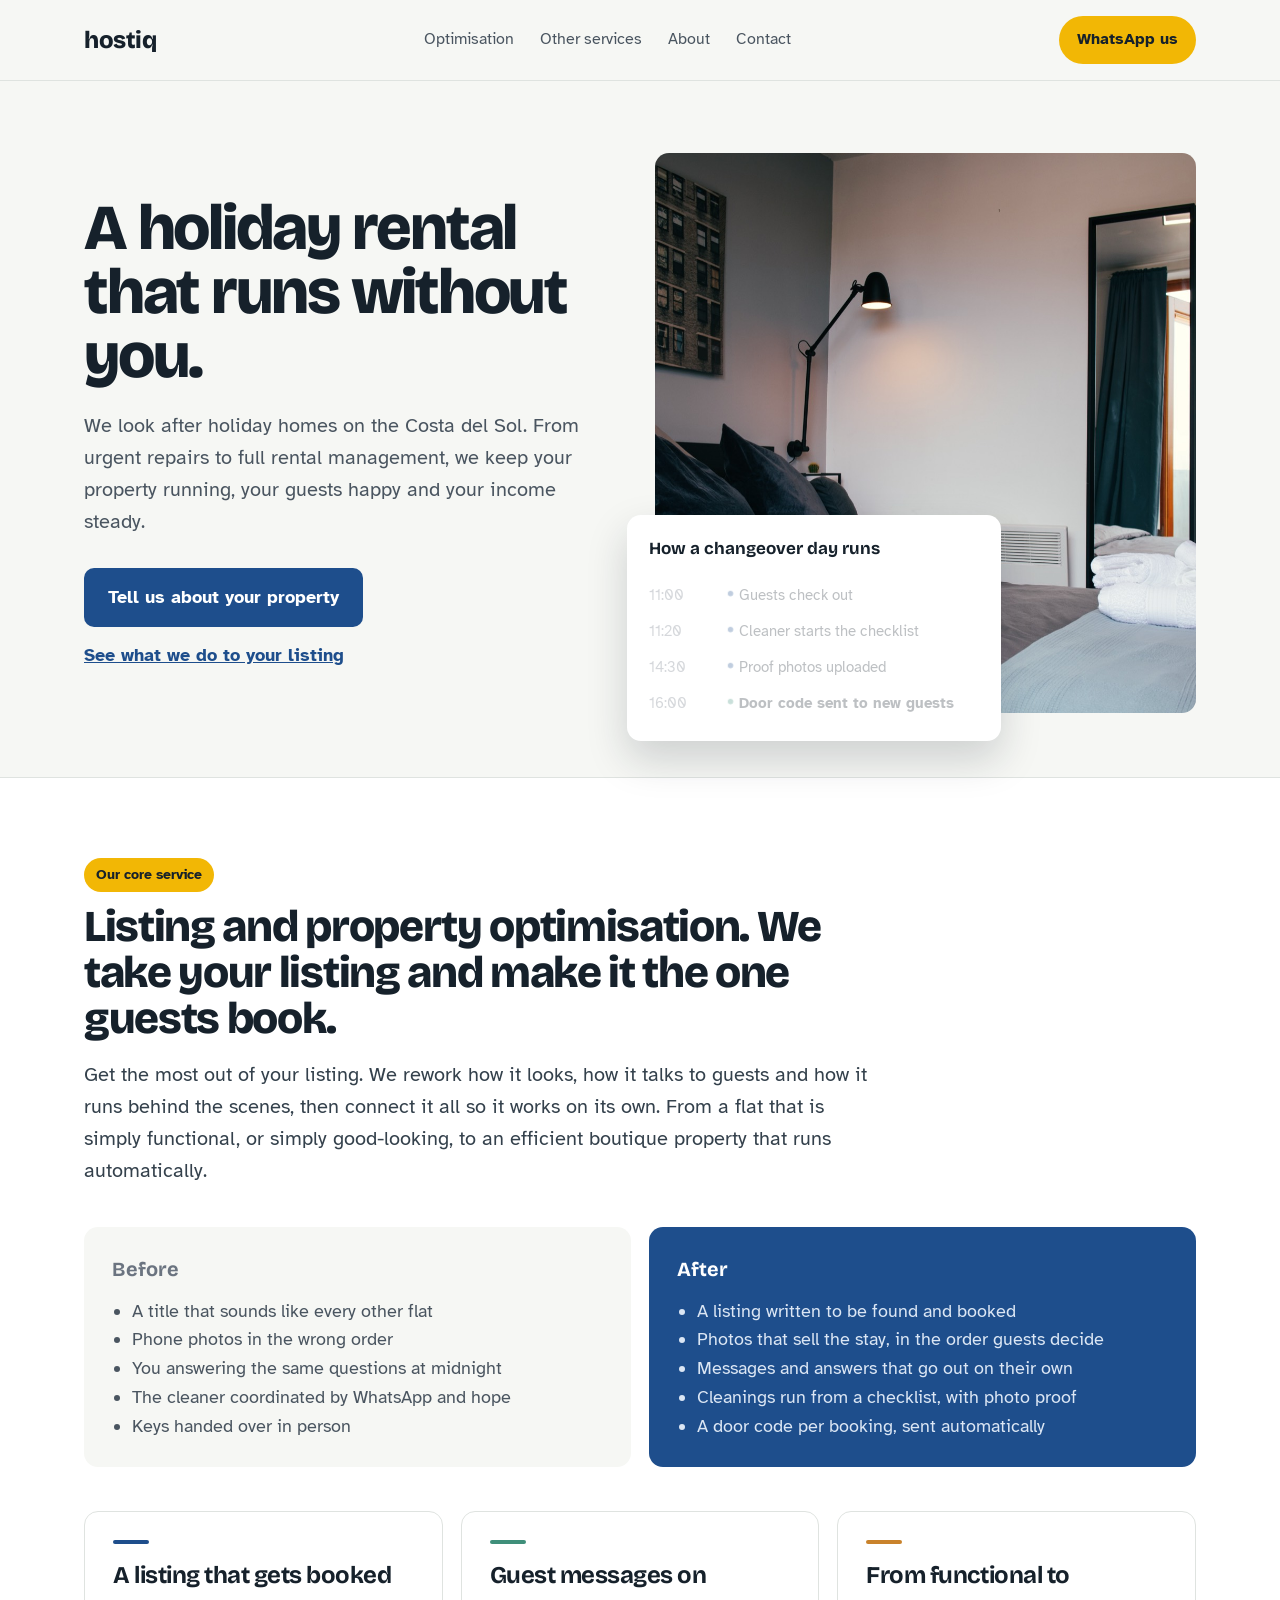
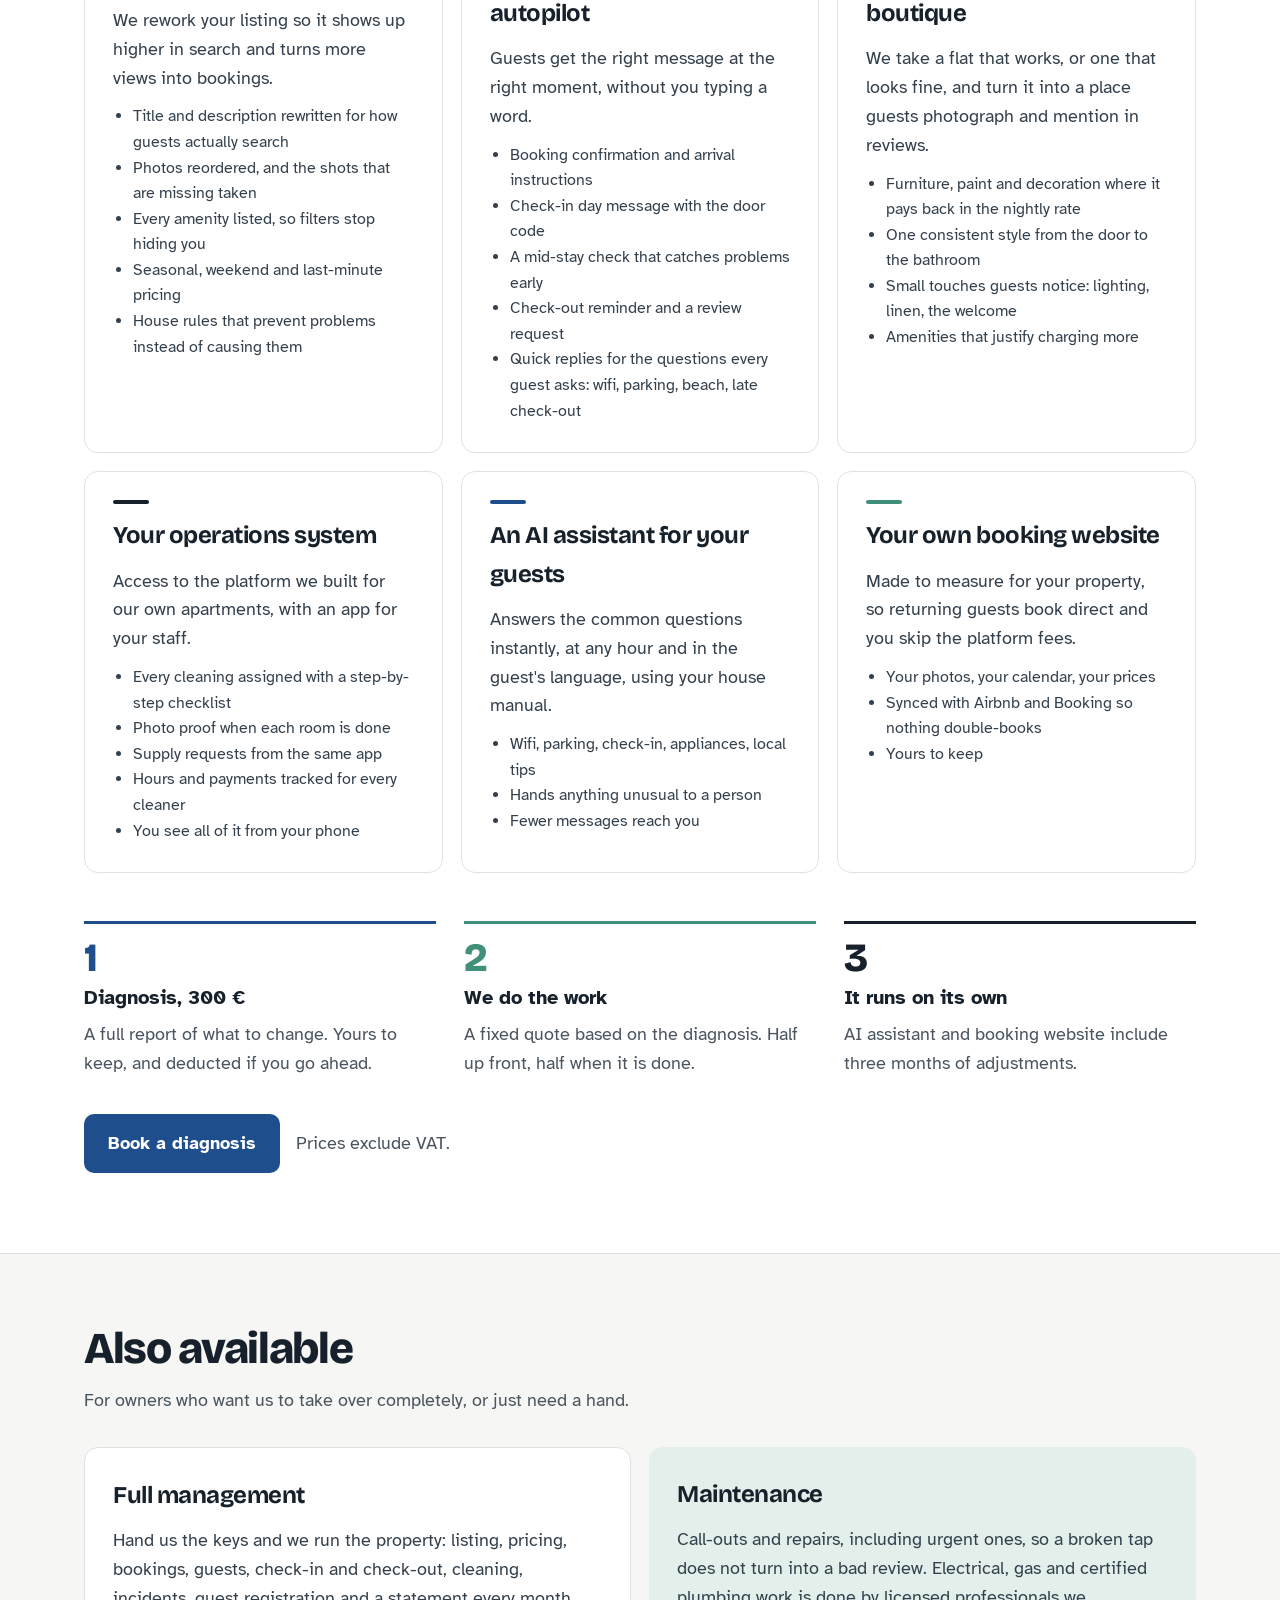
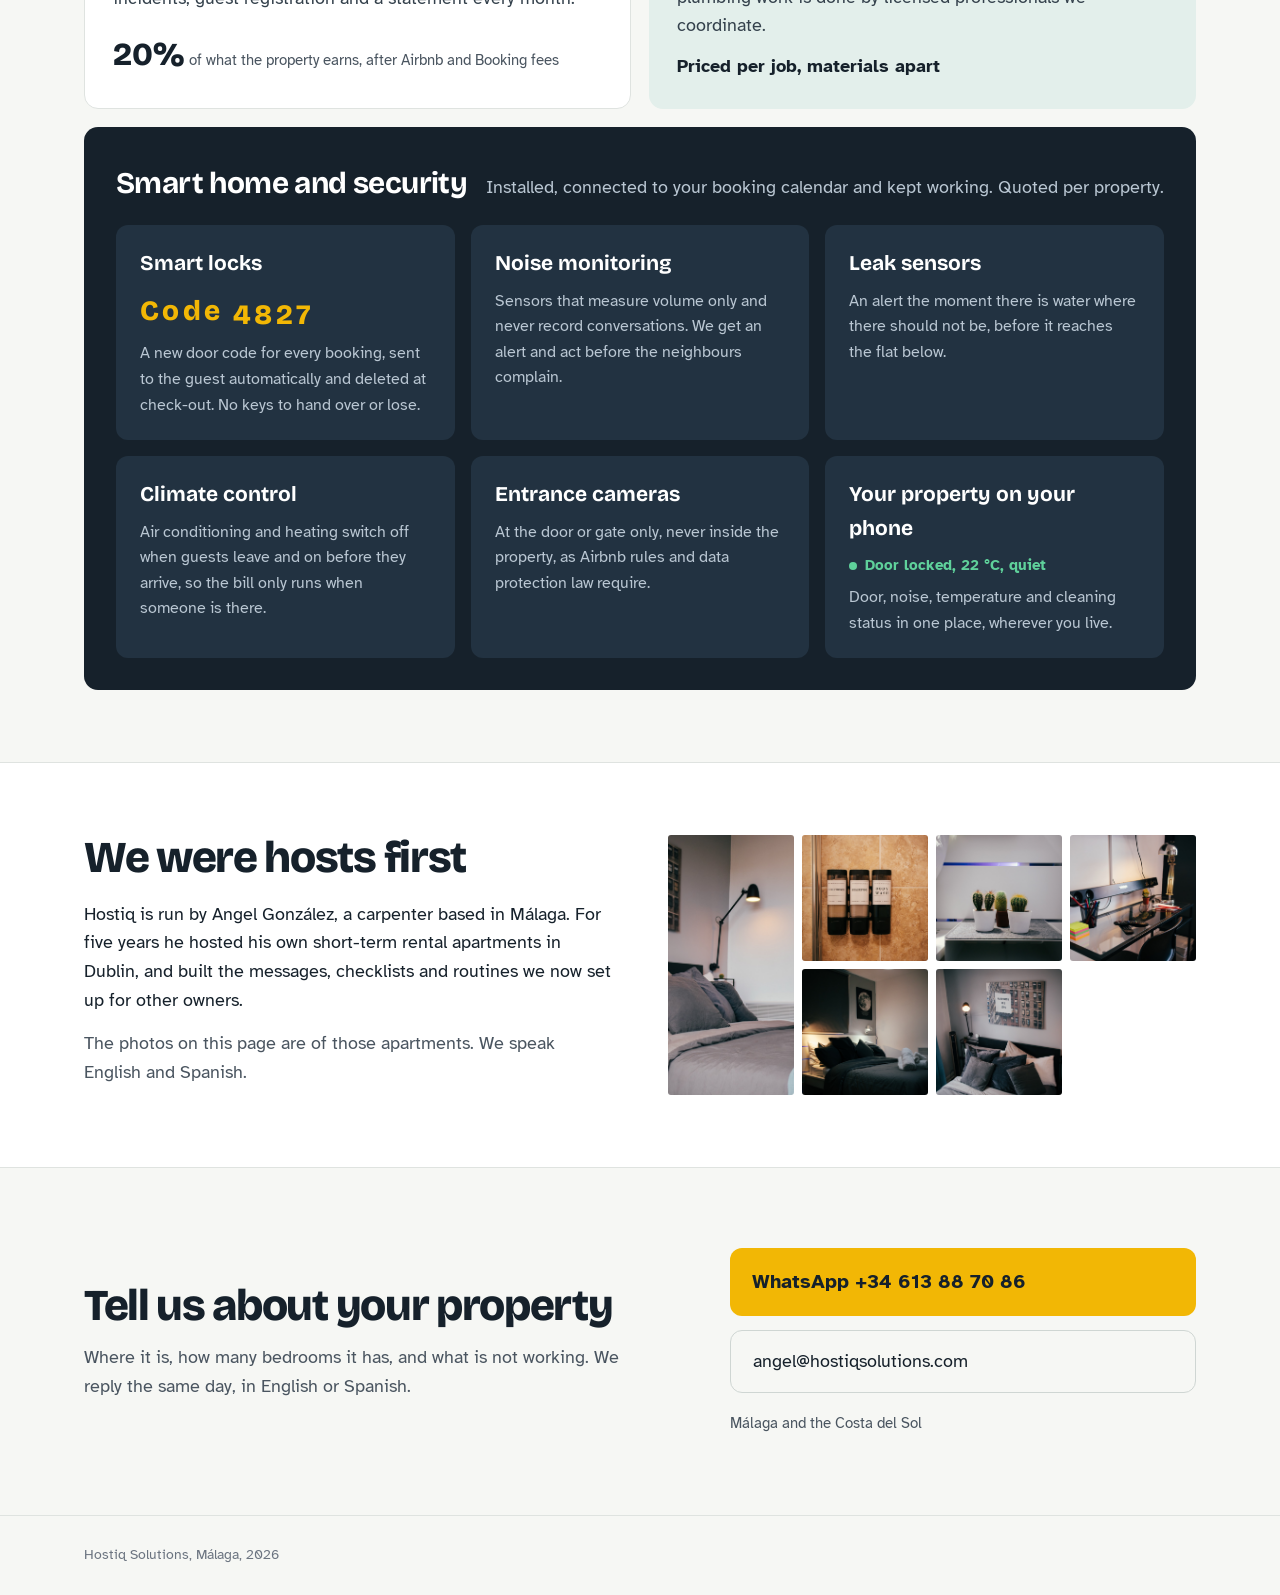
==== index.html @ 278e66f2 "Make listing and property optimisation the core service Co-Authored-By: Claude Opus 5.5 <noreply@ant" ====
<!doctype html>
<html lang="en">
<head>
<meta charset="utf-8">
<meta name="viewport" content="width=device-width, initial-scale=1, viewport-fit=cover">
<title>Hostiq Solutions | Holiday rental management on the Costa del Sol</title>
<meta name="description" content="Management, maintenance and setup for holiday rentals on the Costa del Sol. Run by a host with five years of short-term rental experience. WhatsApp +34 613 88 70 86.">
<link rel="icon" href="data:image/svg+xml,%3Csvg xmlns='http://www.w3.org/2000/svg' viewBox='0 0 32 32'%3E%3Crect width='32' height='32' rx='7' fill='%231e4e8c'/%3E%3Ctext x='16' y='22' font-family='sans-serif' font-size='18' font-weight='700' fill='white' text-anchor='middle'%3Eh%3C/text%3E%3C/svg%3E">
<link rel="stylesheet" href="https://fonts.googleapis.com/css2?family=Bricolage+Grotesque:opsz,wght@12..96,500;12..96,700;12..96,800&amp;family=Atkinson+Hyperlegible:wght@400;700&amp;display=swap">
<style>
body{margin:0}
a{color:#1e4e8c}a:hover{color:#163a68}
a:focus-visible{outline:3px solid #1e4e8c;outline-offset:3px}
.wrap{max-width:1160px;margin:0 auto;padding-inline:24px;box-sizing:border-box}
.hero{display:grid;grid-template-columns:minmax(0,1fr) minmax(0,1.05fr);gap:56px;align-items:center}
.day{display:grid;grid-template-columns:72px 18px minmax(0,1fr);row-gap:0}
.svc{display:grid;grid-template-columns:repeat(6,minmax(0,1fr));gap:18px}
.svc .big{grid-column:span 4}
.svc .side{grid-column:span 2}
.svc .half{grid-column:span 3}
.svc .full{grid-column:span 6}
.path{display:grid;grid-template-columns:repeat(3,minmax(0,1fr));gap:0}
.about{display:grid;grid-template-columns:minmax(0,1fr) minmax(0,1fr);gap:56px;align-items:start}
.gallery{display:grid;grid-template-columns:repeat(4,minmax(0,1fr));gap:8px}
.gallery img{width:100%;aspect-ratio:1/1;object-fit:cover;display:block;border-radius:3px}
.gallery img.tall{grid-row:span 2;aspect-ratio:auto;height:100%}
.contact{display:grid;grid-template-columns:minmax(0,1.3fr) minmax(0,1fr);gap:40px;align-items:center}
.h1{font-size:64px}
.daycard{position:absolute;left:-28px;bottom:-28px;width:330px}

@keyframes rise{from{opacity:0;transform:translateY(18px)}to{opacity:1;transform:none}}
.in1,.in2,.in3,.in4{animation:rise .8s cubic-bezier(.2,.7,.2,1) both}
.in2{animation-delay:.12s}.in3{animation-delay:.24s}.in4{animation-delay:.5s}
@keyframes step{0%,6%{opacity:.28}10%,88%{opacity:1}96%,100%{opacity:.28}}
@keyframes dot{0%,6%{transform:scale(.6);box-shadow:0 0 0 0 rgba(30,78,140,0)}10%{transform:scale(1.5);box-shadow:0 0 0 6px rgba(30,78,140,.18)}16%,88%{transform:scale(1);box-shadow:0 0 0 0 rgba(30,78,140,0)}96%,100%{transform:scale(.6)}}
.st{animation:step 10s ease-in-out infinite both}
.st .d{animation:dot 10s ease-in-out infinite both}
.st1{animation-delay:.6s}.st1 .d{animation-delay:.6s}
.st2{animation-delay:2.1s}.st2 .d{animation-delay:2.1s}
.st3{animation-delay:3.6s}.st3 .d{animation-delay:3.6s}
.st4{animation-delay:5.1s}.st4 .d{animation-delay:5.1s}
@keyframes code{0%,22%{transform:translateY(0)}25%,47%{transform:translateY(-1.25em)}50%,72%{transform:translateY(-2.5em)}75%,97%{transform:translateY(-3.75em)}100%{transform:translateY(-5em)}}
.codewin{display:inline-block;height:1.25em;overflow:hidden;vertical-align:bottom}
.codewin span{display:block;line-height:1.25em;animation:code 12s steps(1,end) infinite}
@keyframes pulse{0%,100%{opacity:1}50%{opacity:.35}}
.live{display:inline-block;width:8px;height:8px;border-radius:50%;background:#5fd19b;margin-right:8px;animation:pulse 2s ease-in-out infinite}
.lift{transition:transform .2s ease,box-shadow .2s ease}
.lift:hover{transform:translateY(-4px);box-shadow:0 14px 30px rgba(22,33,43,.14)}
.btn{transition:transform .15s ease,filter .15s ease}.btn:hover{transform:translateY(-2px);filter:brightness(1.06)}
@media (prefers-reduced-motion:reduce){.in1,.in2,.in3,.in4,.st,.st .d,.codewin span,.live{animation:none!important;opacity:1!important}.lift,.btn{transition:none}.lift:hover,.btn:hover{transform:none}}
.coregrid{display:grid;grid-template-columns:repeat(3,minmax(0,1fr));gap:18px}
.contrast{display:grid;grid-template-columns:1fr 1fr;gap:18px}
.steps{display:grid;grid-template-columns:repeat(3,minmax(0,1fr));gap:28px}
.smartgrid{display:grid;grid-template-columns:repeat(3,minmax(0,1fr));gap:16px}
@media (max-width:900px){.hero,.about,.contact{grid-template-columns:1fr}.svc .big,.svc .side,.svc .half,.svc .full{grid-column:span 6}.path{grid-template-columns:1fr}.navlinks{display:none!important}.gallery{grid-template-columns:repeat(2,minmax(0,1fr))}.h1{font-size:44px}.daycard{position:relative;left:auto;bottom:auto;width:auto;margin-top:-40px;margin-inline:12px}.heroimg{height:380px!important}.smartgrid,.coregrid,.contrast,.steps{grid-template-columns:1fr}}
</style>
</head>
<body>
<div style="background: #f6f7f4; color: #16212b; font-family: 'Atkinson Hyperlegible', system-ui, sans-serif; font-size: 18px; line-height: 1.6">

<header style="background: #f6f7f4; border-bottom: 1px solid #dfe3e0">
<div class="wrap" style="display: flex; align-items: center; justify-content: space-between; gap: 16px; padding-block: 16px; flex-wrap: wrap">
<a href="#top" style="font-family: 'Bricolage Grotesque', system-ui, sans-serif; font-weight: 800; font-size: 24px; letter-spacing: -0.02em; color: #16212b; text-decoration: none">hostiq</a>
<nav class="navlinks" style="display: flex; gap: 26px; font-size: 16px">
<a href="#core" style="color: #4a5560; text-decoration: none">Optimisation</a>
<a href="#services" style="color: #4a5560; text-decoration: none">Other services</a>
<a href="#about" style="color: #4a5560; text-decoration: none">About</a>
<a href="#contact" style="color: #4a5560; text-decoration: none">Contact</a>
</nav>
<a href="https://wa.me/34613887086" class="btn" style="background: #f2b705; color: #16212b; font-weight: 700; text-decoration: none; padding: 11px 18px; border-radius: 999px; font-size: 16px">WhatsApp us</a>
</div>
</header>

<section id="top" style="padding-block: 72px 64px">
<div class="wrap hero">
<div>
<h1 class="h1 in1" style="font-family: 'Bricolage Grotesque', system-ui, sans-serif; font-weight: 800; line-height: 1.0; letter-spacing: -0.035em; margin: 0 0 22px">A holiday rental that runs without you.</h1>
<p class="in2" style="font-size: 20px; color: #4a5560; margin: 0 0 30px; max-width: 34em">We look after holiday homes on the Costa del Sol. From urgent repairs to full rental management, we keep your property running, your guests happy and your income steady.</p>
<div class="in3" style="display: flex; gap: 14px; flex-wrap: wrap; align-items: center">
<a href="#contact" class="btn" style="background: #1e4e8c; color: #ffffff; font-weight: 700; text-decoration: none; padding: 15px 24px; border-radius: 10px">Tell us about your property</a>
<a href="#core" style="color: #1e4e8c; font-weight: 700">See what we do to your listing</a>
</div>
</div>

<div style="position: relative; z-index: 1">
<img src="img/IMG_9966.jpg" alt="Guest bedroom ready for the next arrival: made bed, folded towels, lamp on" class="heroimg" style="width: 100%; height: 560px; object-fit: cover; display: block; border-radius: 14px">
<div class="daycard in4" style="background: #ffffff; border-radius: 14px; padding: 20px 22px; box-shadow: 0 18px 40px rgba(22,33,43,0.18)">
<p style="margin: 0 0 14px; font-family: 'Bricolage Grotesque', system-ui, sans-serif; font-weight: 700; font-size: 17px">How a changeover day runs</p>
<div class="day" style="font-size: 15px">
<div class="st st1" style="color: #6b7480; padding-block: 6px">11:00</div><div class="st st1" style="display: flex; justify-content: center; padding-top: 12px"><div class="d" style="width: 9px; height: 9px; border-radius: 50%; background: #1e4e8c"></div></div><div class="st st1" style="padding-block: 6px">Guests check out</div>
<div class="st st2" style="color: #6b7480; padding-block: 6px">11:20</div><div class="st st2" style="display: flex; justify-content: center; padding-top: 12px"><div class="d" style="width: 9px; height: 9px; border-radius: 50%; background: #1e4e8c"></div></div><div class="st st2" style="padding-block: 6px">Cleaner starts the checklist</div>
<div class="st st3" style="color: #6b7480; padding-block: 6px">14:30</div><div class="st st3" style="display: flex; justify-content: center; padding-top: 12px"><div class="d" style="width: 9px; height: 9px; border-radius: 50%; background: #1e4e8c"></div></div><div class="st st3" style="padding-block: 6px">Proof photos uploaded</div>
<div class="st st4" style="color: #6b7480; padding-block: 6px">16:00</div><div class="st st4" style="display: flex; justify-content: center; padding-top: 12px"><div class="d" style="width: 9px; height: 9px; border-radius: 50%; background: #3f8f7a"></div></div><div class="st st4" style="padding-block: 6px; font-weight: 700">Door code sent to new guests</div>
</div>
</div>
</div>
</div>
</section>

<section id="core" style="padding-block: 80px; background: #ffffff; border-block: 1px solid #dfe3e0">
<div class="wrap">
<p style="margin: 0 0 12px; display: inline-block; background: #f2b705; color: #16212b; font-weight: 700; font-size: 14px; padding: 6px 12px; border-radius: 999px">Our core service</p>
<h2 style="font-family: 'Bricolage Grotesque', system-ui, sans-serif; font-weight: 800; font-size: 44px; letter-spacing: -0.03em; line-height: 1.05; margin: 0 0 16px; max-width: 18em">Listing and property optimisation. We take your listing and make it the one guests book.</h2>
<p style="font-size: 20px; color: #34414c; margin: 0 0 40px; max-width: 40em">Get the most out of your listing. We rework how it looks, how it talks to guests and how it runs behind the scenes, then connect it all so it works on its own. From a flat that is simply functional, or simply good-looking, to an efficient boutique property that runs automatically.</p>

<div class="contrast" style="margin-bottom: 44px">
<div style="background: #f6f7f4; border-radius: 14px; padding: 26px 28px">
<p style="margin: 0 0 12px; font-family: 'Bricolage Grotesque', system-ui, sans-serif; font-weight: 700; font-size: 20px; color: #6b7480">Before</p>
<ul style="margin: 0; padding-left: 20px; color: #4a5560">
<li>A title that sounds like every other flat</li>
<li>Phone photos in the wrong order</li>
<li>You answering the same questions at midnight</li>
<li>The cleaner coordinated by WhatsApp and hope</li>
<li>Keys handed over in person</li>
</ul>
</div>
<div style="background: #1e4e8c; color: #ffffff; border-radius: 14px; padding: 26px 28px">
<p style="margin: 0 0 12px; font-family: 'Bricolage Grotesque', system-ui, sans-serif; font-weight: 700; font-size: 20px">After</p>
<ul style="margin: 0; padding-left: 20px; color: #dbe6f4">
<li>A listing written to be found and booked</li>
<li>Photos that sell the stay, in the order guests decide</li>
<li>Messages and answers that go out on their own</li>
<li>Cleanings run from a checklist, with photo proof</li>
<li>A door code per booking, sent automatically</li>
</ul>
</div>
</div>

<div class="coregrid">
<article class="lift" style="background: #ffffff; border: 1px solid #dfe3e0; border-radius: 14px; padding: 28px; display: flex; flex-direction: column; gap: 12px">
<div style="width: 36px; height: 4px; border-radius: 2px; background: #1e4e8c"></div>
<h3 style="font-family: 'Bricolage Grotesque', system-ui, sans-serif; font-weight: 700; font-size: 24px; letter-spacing: -0.02em; margin: 0">A listing that gets booked</h3>
<p style="margin: 0; color: #34414c">We rework your listing so it shows up higher in search and turns more views into bookings.</p>
<ul style="margin: 0; padding-left: 20px; color: #34414c; font-size: 16px"><li>Title and description rewritten for how guests actually search</li><li>Photos reordered, and the shots that are missing taken</li><li>Every amenity listed, so filters stop hiding you</li><li>Seasonal, weekend and last-minute pricing</li><li>House rules that prevent problems instead of causing them</li></ul>
</article>
<article class="lift" style="background: #ffffff; border: 1px solid #dfe3e0; border-radius: 14px; padding: 28px; display: flex; flex-direction: column; gap: 12px">
<div style="width: 36px; height: 4px; border-radius: 2px; background: #3f8f7a"></div>
<h3 style="font-family: 'Bricolage Grotesque', system-ui, sans-serif; font-weight: 700; font-size: 24px; letter-spacing: -0.02em; margin: 0">Guest messages on autopilot</h3>
<p style="margin: 0; color: #34414c">Guests get the right message at the right moment, without you typing a word.</p>
<ul style="margin: 0; padding-left: 20px; color: #34414c; font-size: 16px"><li>Booking confirmation and arrival instructions</li><li>Check-in day message with the door code</li><li>A mid-stay check that catches problems early</li><li>Check-out reminder and a review request</li><li>Quick replies for the questions every guest asks: wifi, parking, beach, late check-out</li></ul>
</article>
<article class="lift" style="background: #ffffff; border: 1px solid #dfe3e0; border-radius: 14px; padding: 28px; display: flex; flex-direction: column; gap: 12px">
<div style="width: 36px; height: 4px; border-radius: 2px; background: #c9822b"></div>
<h3 style="font-family: 'Bricolage Grotesque', system-ui, sans-serif; font-weight: 700; font-size: 24px; letter-spacing: -0.02em; margin: 0">From functional to boutique</h3>
<p style="margin: 0; color: #34414c">We take a flat that works, or one that looks fine, and turn it into a place guests photograph and mention in reviews.</p>
<ul style="margin: 0; padding-left: 20px; color: #34414c; font-size: 16px"><li>Furniture, paint and decoration where it pays back in the nightly rate</li><li>One consistent style from the door to the bathroom</li><li>Small touches guests notice: lighting, linen, the welcome</li><li>Amenities that justify charging more</li></ul>
</article>
<article class="lift" style="background: #ffffff; border: 1px solid #dfe3e0; border-radius: 14px; padding: 28px; display: flex; flex-direction: column; gap: 12px">
<div style="width: 36px; height: 4px; border-radius: 2px; background: #16212b"></div>
<h3 style="font-family: 'Bricolage Grotesque', system-ui, sans-serif; font-weight: 700; font-size: 24px; letter-spacing: -0.02em; margin: 0">Your operations system</h3>
<p style="margin: 0; color: #34414c">Access to the platform we built for our own apartments, with an app for your staff.</p>
<ul style="margin: 0; padding-left: 20px; color: #34414c; font-size: 16px"><li>Every cleaning assigned with a step-by-step checklist</li><li>Photo proof when each room is done</li><li>Supply requests from the same app</li><li>Hours and payments tracked for every cleaner</li><li>You see all of it from your phone</li></ul>
</article>
<article class="lift" style="background: #ffffff; border: 1px solid #dfe3e0; border-radius: 14px; padding: 28px; display: flex; flex-direction: column; gap: 12px">
<div style="width: 36px; height: 4px; border-radius: 2px; background: #1e4e8c"></div>
<h3 style="font-family: 'Bricolage Grotesque', system-ui, sans-serif; font-weight: 700; font-size: 24px; letter-spacing: -0.02em; margin: 0">An AI assistant for your guests</h3>
<p style="margin: 0; color: #34414c">Answers the common questions instantly, at any hour and in the guest's language, using your house manual.</p>
<ul style="margin: 0; padding-left: 20px; color: #34414c; font-size: 16px"><li>Wifi, parking, check-in, appliances, local tips</li><li>Hands anything unusual to a person</li><li>Fewer messages reach you</li></ul>
</article>
<article class="lift" style="background: #ffffff; border: 1px solid #dfe3e0; border-radius: 14px; padding: 28px; display: flex; flex-direction: column; gap: 12px">
<div style="width: 36px; height: 4px; border-radius: 2px; background: #3f8f7a"></div>
<h3 style="font-family: 'Bricolage Grotesque', system-ui, sans-serif; font-weight: 700; font-size: 24px; letter-spacing: -0.02em; margin: 0">Your own booking website</h3>
<p style="margin: 0; color: #34414c">Made to measure for your property, so returning guests book direct and you skip the platform fees.</p>
<ul style="margin: 0; padding-left: 20px; color: #34414c; font-size: 16px"><li>Your photos, your calendar, your prices</li><li>Synced with Airbnb and Booking so nothing double-books</li><li>Yours to keep</li></ul>
</article>
</div>

<div class="steps" style="margin-top: 48px">
<div style="border-top: 3px solid #1e4e8c; padding-top: 14px">
<p style="font-family: 'Bricolage Grotesque', system-ui, sans-serif; font-weight: 800; font-size: 40px; color: #1e4e8c; margin: 0 0 4px; line-height: 1">1</p>
<h3 style="margin: 0 0 6px; font-size: 20px">Diagnosis, 300 €</h3>
<p style="margin: 0; color: #4a5560">A full report of what to change. Yours to keep, and deducted if you go ahead.</p>
</div>
<div style="border-top: 3px solid #3f8f7a; padding-top: 14px">
<p style="font-family: 'Bricolage Grotesque', system-ui, sans-serif; font-weight: 800; font-size: 40px; color: #3f8f7a; margin: 0 0 4px; line-height: 1">2</p>
<h3 style="margin: 0 0 6px; font-size: 20px">We do the work</h3>
<p style="margin: 0; color: #4a5560">A fixed quote based on the diagnosis. Half up front, half when it is done.</p>
</div>
<div style="border-top: 3px solid #16212b; padding-top: 14px">
<p style="font-family: 'Bricolage Grotesque', system-ui, sans-serif; font-weight: 800; font-size: 40px; color: #16212b; margin: 0 0 4px; line-height: 1">3</p>
<h3 style="margin: 0 0 6px; font-size: 20px">It runs on its own</h3>
<p style="margin: 0; color: #4a5560">AI assistant and booking website include three months of adjustments.</p>
</div>
</div>
<div style="margin-top: 36px; display: flex; gap: 16px; flex-wrap: wrap; align-items: center">
<a href="https://wa.me/34613887086" class="btn" style="background: #1e4e8c; color: #ffffff; font-weight: 700; text-decoration: none; padding: 15px 24px; border-radius: 10px">Book a diagnosis</a>
<span style="color: #4a5560">Prices exclude VAT.</span>
</div>
</div>
</section>

<section id="services" style="padding-block: 72px">
<div class="wrap">
<h2 style="font-family: 'Bricolage Grotesque', system-ui, sans-serif; font-weight: 800; font-size: 44px; letter-spacing: -0.03em; line-height: 1.05; margin: 0 0 14px">Also available</h2>
<p style="color: #4a5560; margin: 0 0 32px; max-width: 38em">For owners who want us to take over completely, or just need a hand.</p>
<div class="svc">
<article class="half lift" style="background: #ffffff; border: 1px solid #dfe3e0; border-radius: 14px; padding: 28px; display: flex; flex-direction: column; gap: 12px">
<h3 style="font-family: 'Bricolage Grotesque', system-ui, sans-serif; font-weight: 700; font-size: 24px; letter-spacing: -0.02em; margin: 0">Full management</h3>
<p style="margin: 0; color: #34414c">Hand us the keys and we run the property: listing, pricing, bookings, guests, check-in and check-out, cleaning, incidents, guest registration and a statement every month.</p>
<p style="margin: auto 0 0"><span style="font-family: 'Bricolage Grotesque', system-ui, sans-serif; font-weight: 800; font-size: 32px">20%</span> <span style="color: #4a5560; font-size: 15px">of what the property earns, after Airbnb and Booking fees</span></p>
</article>
<article class="half lift" style="background: #e3efeb; border-radius: 14px; padding: 28px; display: flex; flex-direction: column; gap: 12px">
<h3 style="font-family: 'Bricolage Grotesque', system-ui, sans-serif; font-weight: 700; font-size: 24px; letter-spacing: -0.02em; margin: 0">Maintenance</h3>
<p style="margin: 0; color: #34414c">Call-outs and repairs, including urgent ones, so a broken tap does not turn into a bad review. Electrical, gas and certified plumbing work is done by licensed professionals we coordinate.</p>
<p style="margin: auto 0 0; font-weight: 700">Priced per job, materials apart</p>
</article>
<article class="full lift" style="background: #16212b; color: #ffffff; border-radius: 14px; padding: 32px; display: flex; flex-direction: column; gap: 18px">
<div style="display: flex; justify-content: space-between; align-items: baseline; gap: 16px; flex-wrap: wrap">
<h3 style="font-family: 'Bricolage Grotesque', system-ui, sans-serif; font-weight: 700; font-size: 30px; letter-spacing: -0.02em; margin: 0; color: #ffffff">Smart home and security</h3>
<p style="margin: 0; color: #b9c6d2">Installed, connected to your booking calendar and kept working. Quoted per property.</p>
</div>
<div class="smartgrid">
<div class="lift" style="padding: 22px 24px; border-radius: 12px; background: #223241; display: flex; flex-direction: column; gap: 8px"><h3 style="margin: 0; font-family: 'Bricolage Grotesque', system-ui, sans-serif; font-weight: 700; font-size: 21px; color: #ffffff">Smart locks</h3><p style="margin: 0; font-family: 'Bricolage Grotesque', system-ui, sans-serif; font-weight: 800; font-size: 28px; letter-spacing: .12em; color: #f2b705">Code <span class="codewin"><span>4827<br>1593<br>7360<br>2948<br>4827</span></span></p><p style="margin: 0; color: #b9c6d2; font-size: 16px">A new door code for every booking, sent to the guest automatically and deleted at check-out. No keys to hand over or lose.</p></div>
<div class="lift" style="padding: 22px 24px; border-radius: 12px; background: #223241; display: flex; flex-direction: column; gap: 8px"><h3 style="margin: 0; font-family: 'Bricolage Grotesque', system-ui, sans-serif; font-weight: 700; font-size: 21px; color: #ffffff">Noise monitoring</h3><p style="margin: 0; color: #b9c6d2; font-size: 16px">Sensors that measure volume only and never record conversations. We get an alert and act before the neighbours complain.</p></div>
<div class="lift" style="padding: 22px 24px; border-radius: 12px; background: #223241; display: flex; flex-direction: column; gap: 8px"><h3 style="margin: 0; font-family: 'Bricolage Grotesque', system-ui, sans-serif; font-weight: 700; font-size: 21px; color: #ffffff">Leak sensors</h3><p style="margin: 0; color: #b9c6d2; font-size: 16px">An alert the moment there is water where there should not be, before it reaches the flat below.</p></div>
<div class="lift" style="padding: 22px 24px; border-radius: 12px; background: #223241; display: flex; flex-direction: column; gap: 8px"><h3 style="margin: 0; font-family: 'Bricolage Grotesque', system-ui, sans-serif; font-weight: 700; font-size: 21px; color: #ffffff">Climate control</h3><p style="margin: 0; color: #b9c6d2; font-size: 16px">Air conditioning and heating switch off when guests leave and on before they arrive, so the bill only runs when someone is there.</p></div>
<div class="lift" style="padding: 22px 24px; border-radius: 12px; background: #223241; display: flex; flex-direction: column; gap: 8px"><h3 style="margin: 0; font-family: 'Bricolage Grotesque', system-ui, sans-serif; font-weight: 700; font-size: 21px; color: #ffffff">Entrance cameras</h3><p style="margin: 0; color: #b9c6d2; font-size: 16px">At the door or gate only, never inside the property, as Airbnb rules and data protection law require.</p></div>
<div class="lift" style="padding: 22px 24px; border-radius: 12px; background: #223241; display: flex; flex-direction: column; gap: 8px"><h3 style="margin: 0; font-family: 'Bricolage Grotesque', system-ui, sans-serif; font-weight: 700; font-size: 21px; color: #ffffff">Your property on your phone</h3><p style="margin: 0; color: #5fd19b; font-size: 15px; font-weight: 700"><span class="live"></span>Door locked, 22 °C, quiet</p><p style="margin: 0; color: #b9c6d2; font-size: 16px">Door, noise, temperature and cleaning status in one place, wherever you live.</p></div>
</div>
</article>
</div>
</div>
</section>

<section id="about" style="padding-block: 72px; background: #ffffff; border-block: 1px solid #dfe3e0">
<div class="wrap about">
<div>
<h2 style="font-family: 'Bricolage Grotesque', system-ui, sans-serif; font-weight: 800; font-size: 44px; letter-spacing: -0.03em; line-height: 1.05; margin: 0 0 18px">We were hosts first</h2>
<p style="margin: 0 0 14px">Hostiq is run by Angel González, a carpenter based in Málaga. For five years he hosted his own short-term rental apartments in Dublin, and built the messages, checklists and routines we now set up for other owners.</p>
<p style="margin: 0; color: #4a5560">The photos on this page are of those apartments. We speak English and Spanish.</p>
</div>
<div class="gallery">
<img class="tall" src="img/IMG_0034.jpg" alt="Double bedroom with grey bedding and wall art">
<img src="img/IMG_0231.jpg" alt="Shampoo, conditioner and body wash dispensers on the shower wall">
<img src="img/IMG_0309.jpg" alt="Small cactus plants on a bedside shelf">
<img src="img/IMG_9973.jpg" alt="Desk with lamp, pens and notes for guests">
<img src="img/IMG_0346.jpg" alt="Bedroom with moon print and folded towels">
<img src="img/IMG_0099.jpg" alt="Bedroom with desk, lamp and wall art">
</div>
</div>
</section>

<section id="contact" style="padding-block: 80px">
<div class="wrap contact">
<div>
<h2 style="font-family: 'Bricolage Grotesque', system-ui, sans-serif; font-weight: 800; font-size: 44px; letter-spacing: -0.03em; line-height: 1.05; margin: 0 0 14px">Tell us about your property</h2>
<p style="margin: 0; color: #4a5560; max-width: 30em">Where it is, how many bedrooms it has, and what is not working. We reply the same day, in English or Spanish.</p>
</div>
<div style="display: grid; gap: 14px">
<a href="https://wa.me/34613887086" style="display: block; background: #f2b705; color: #16212b; font-weight: 700; text-decoration: none; padding: 18px 22px; border-radius: 12px; font-size: 20px">WhatsApp +34 613 88 70 86</a>
<a href="mailto:angel@hostiqsolutions.com" style="display: block; border: 1px solid #cfd6d3; color: #16212b; text-decoration: none; padding: 16px 22px; border-radius: 12px">angel@hostiqsolutions.com</a>
<p style="margin: 4px 0 0; color: #4a5560; font-size: 15px">Málaga and the Costa del Sol</p>
</div>
</div>
</section>
<footer style="padding-block: 28px; border-top: 1px solid #dfe3e0; color: #6b7480; font-size: 14px"><div class="wrap">Hostiq Solutions, Málaga, 2026</div></footer>
</div>
</body>
</html>
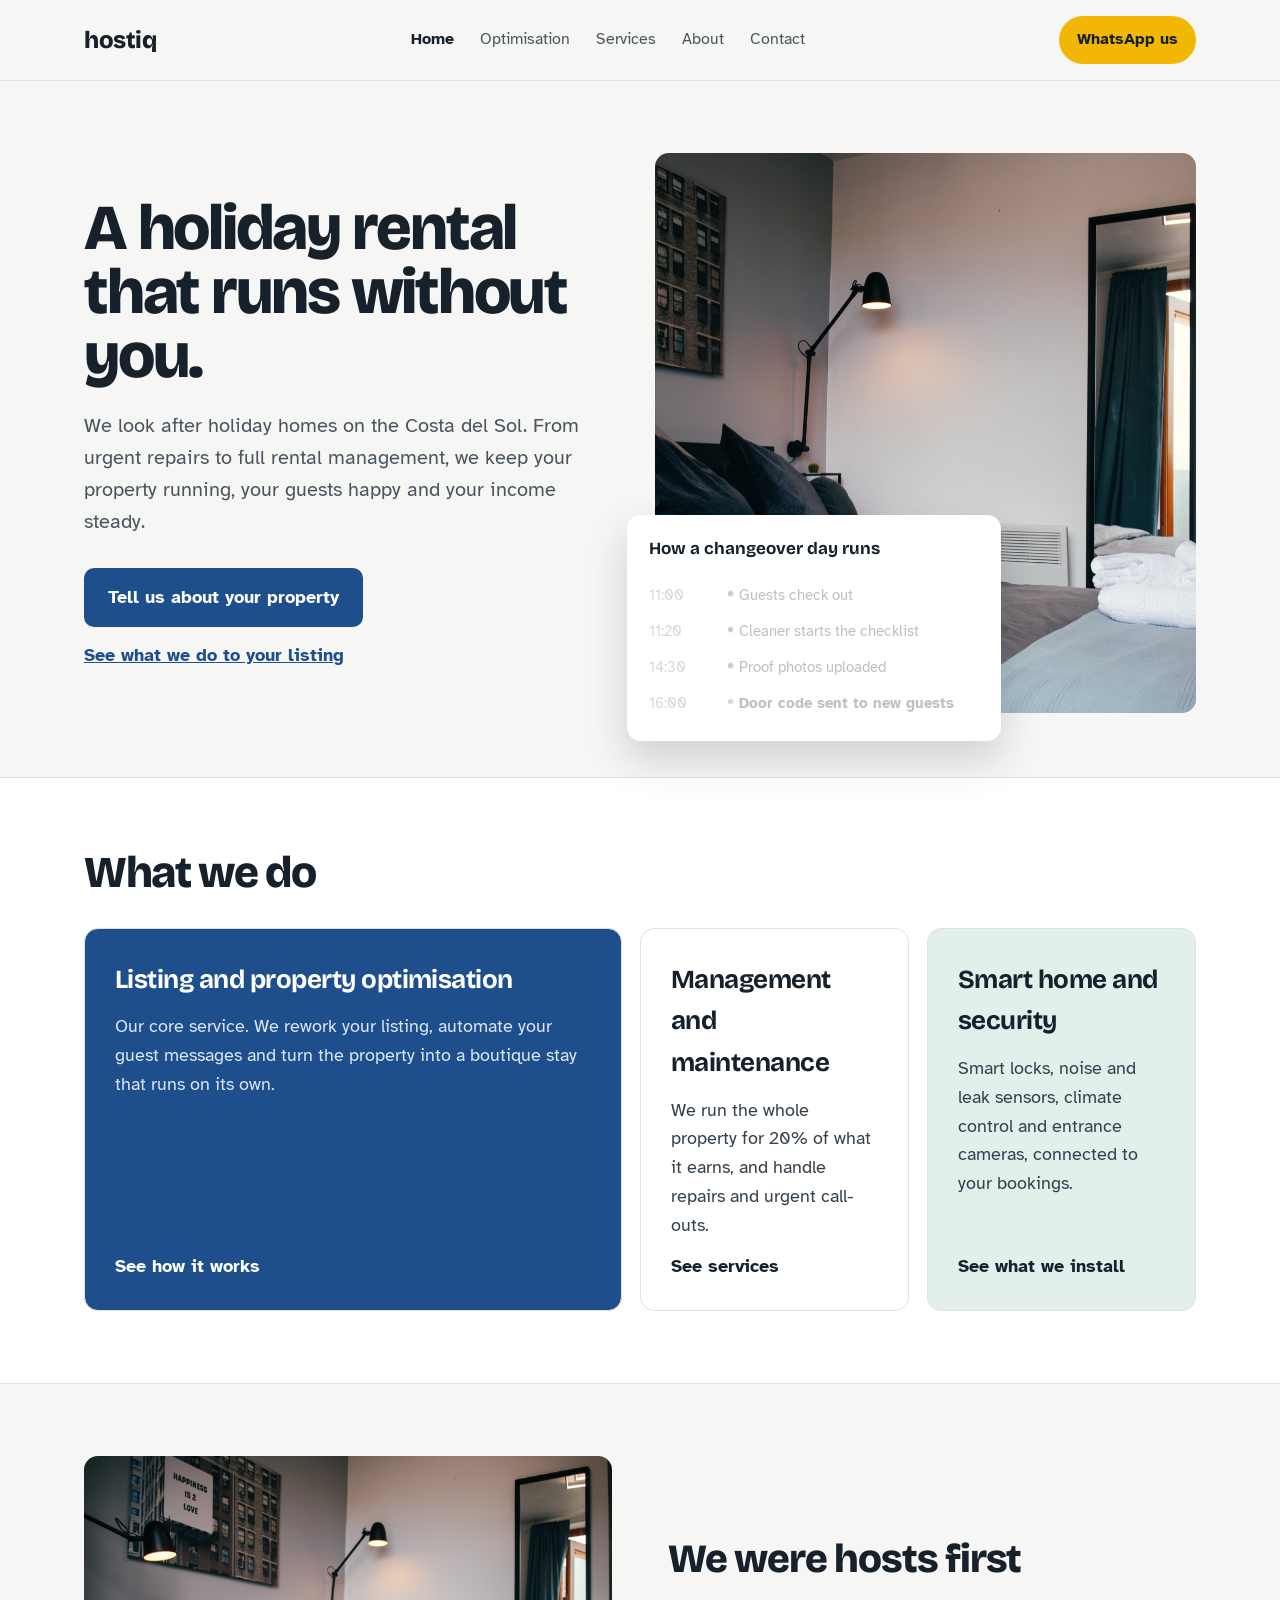
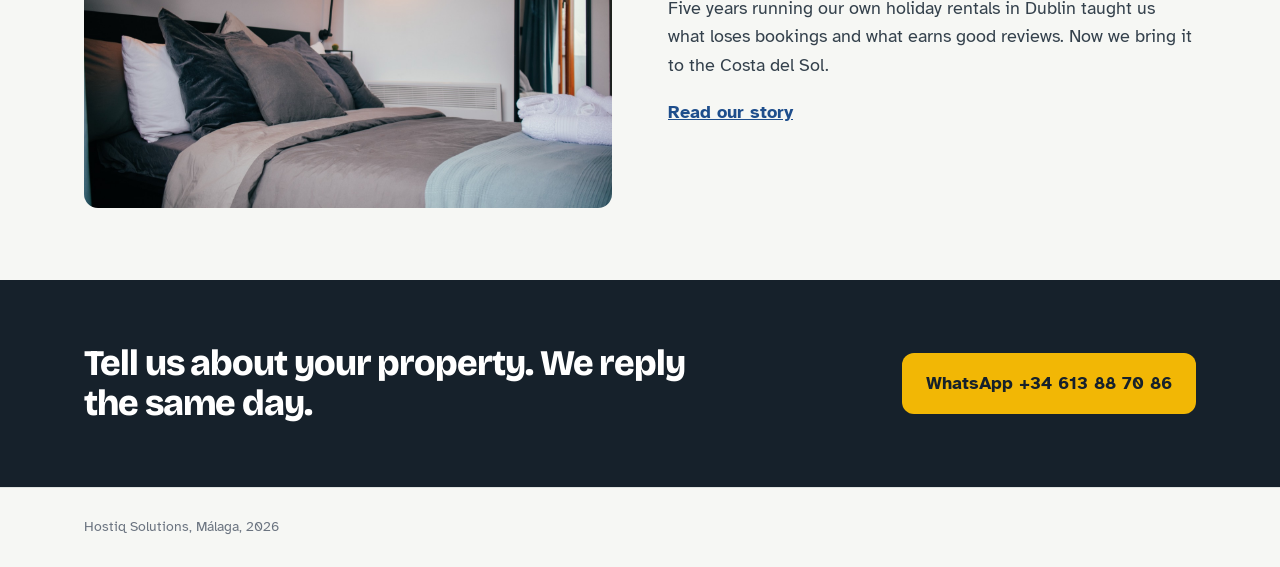
==== commit 88464136: "Split site into home, optimisation, services, about and contact pages Co-Authored-By: Claude Opus 5." ====
--- a/index.html
+++ b/index.html
@@ -3,8 +3,8 @@
 <head>
 <meta charset="utf-8">
 <meta name="viewport" content="width=device-width, initial-scale=1, viewport-fit=cover">
-<title>Hostiq Solutions | Holiday rental management on the Costa del Sol</title>
-<meta name="description" content="Management, maintenance and setup for holiday rentals on the Costa del Sol. Run by a host with five years of short-term rental experience. WhatsApp +34 613 88 70 86.">
+<title>Hostiq Solutions | Holiday rental optimisation and management, Costa del Sol</title>
+<meta name="description" content="Listing and property optimisation, management, maintenance and smart home for holiday rentals on the Costa del Sol. WhatsApp +34 613 88 70 86.">
 <link rel="icon" href="data:image/svg+xml,%3Csvg xmlns='http://www.w3.org/2000/svg' viewBox='0 0 32 32'%3E%3Crect width='32' height='32' rx='7' fill='%231e4e8c'/%3E%3Ctext x='16' y='22' font-family='sans-serif' font-size='18' font-weight='700' fill='white' text-anchor='middle'%3Eh%3C/text%3E%3C/svg%3E">
 <link rel="stylesheet" href="https://fonts.googleapis.com/css2?family=Bricolage+Grotesque:opsz,wght@12..96,500;12..96,700;12..96,800&amp;family=Atkinson+Hyperlegible:wght@400;700&amp;display=swap">
 <style>
@@ -48,24 +48,25 @@
 .lift:hover{transform:translateY(-4px);box-shadow:0 14px 30px rgba(22,33,43,.14)}
 .btn{transition:transform .15s ease,filter .15s ease}.btn:hover{transform:translateY(-2px);filter:brightness(1.06)}
 @media (prefers-reduced-motion:reduce){.in1,.in2,.in3,.in4,.st,.st .d,.codewin span,.live{animation:none!important;opacity:1!important}.lift,.btn{transition:none}.lift:hover,.btn:hover{transform:none}}
+.hometiles{display:grid;grid-template-columns:2fr 1fr 1fr;gap:18px}
 .coregrid{display:grid;grid-template-columns:repeat(3,minmax(0,1fr));gap:18px}
 .contrast{display:grid;grid-template-columns:1fr 1fr;gap:18px}
 .steps{display:grid;grid-template-columns:repeat(3,minmax(0,1fr));gap:28px}
 .smartgrid{display:grid;grid-template-columns:repeat(3,minmax(0,1fr));gap:16px}
-@media (max-width:900px){.hero,.about,.contact{grid-template-columns:1fr}.svc .big,.svc .side,.svc .half,.svc .full{grid-column:span 6}.path{grid-template-columns:1fr}.navlinks{display:none!important}.gallery{grid-template-columns:repeat(2,minmax(0,1fr))}.h1{font-size:44px}.daycard{position:relative;left:auto;bottom:auto;width:auto;margin-top:-40px;margin-inline:12px}.heroimg{height:380px!important}.smartgrid,.coregrid,.contrast,.steps{grid-template-columns:1fr}}
+@media (max-width:900px){.hero,.about,.contact{grid-template-columns:1fr}.svc .big,.svc .side,.svc .half,.svc .full{grid-column:span 6}.path{grid-template-columns:1fr}.navlinks{display:none!important}.gallery{grid-template-columns:repeat(2,minmax(0,1fr))}.h1{font-size:44px}.daycard{position:relative;left:auto;bottom:auto;width:auto;margin-top:-40px;margin-inline:12px}.heroimg{height:380px!important}.smartgrid,.coregrid,.contrast,.steps,.hometiles{grid-template-columns:1fr}}
 </style>
 </head>
 <body>
 <div style="background: #f6f7f4; color: #16212b; font-family: 'Atkinson Hyperlegible', system-ui, sans-serif; font-size: 18px; line-height: 1.6">
-
 <header style="background: #f6f7f4; border-bottom: 1px solid #dfe3e0">
 <div class="wrap" style="display: flex; align-items: center; justify-content: space-between; gap: 16px; padding-block: 16px; flex-wrap: wrap">
-<a href="#top" style="font-family: 'Bricolage Grotesque', system-ui, sans-serif; font-weight: 800; font-size: 24px; letter-spacing: -0.02em; color: #16212b; text-decoration: none">hostiq</a>
+<a href="index.html" style="font-family: 'Bricolage Grotesque', system-ui, sans-serif; font-weight: 800; font-size: 24px; letter-spacing: -0.02em; color: #16212b; text-decoration: none">hostiq</a>
 <nav class="navlinks" style="display: flex; gap: 26px; font-size: 16px">
-<a href="#core" style="color: #4a5560; text-decoration: none">Optimisation</a>
-<a href="#services" style="color: #4a5560; text-decoration: none">Other services</a>
-<a href="#about" style="color: #4a5560; text-decoration: none">About</a>
-<a href="#contact" style="color: #4a5560; text-decoration: none">Contact</a>
+<a href="index.html" style="color: #16212b; text-decoration: none; font-weight: 700;">Home</a>
+<a href="optimisation.html" style="color: #4a5560; text-decoration: none;">Optimisation</a>
+<a href="services.html" style="color: #4a5560; text-decoration: none;">Services</a>
+<a href="about.html" style="color: #4a5560; text-decoration: none;">About</a>
+<a href="contact.html" style="color: #4a5560; text-decoration: none;">Contact</a>
 </nav>
 <a href="https://wa.me/34613887086" class="btn" style="background: #f2b705; color: #16212b; font-weight: 700; text-decoration: none; padding: 11px 18px; border-radius: 999px; font-size: 16px">WhatsApp us</a>
 </div>
@@ -77,8 +78,8 @@
 <h1 class="h1 in1" style="font-family: 'Bricolage Grotesque', system-ui, sans-serif; font-weight: 800; line-height: 1.0; letter-spacing: -0.035em; margin: 0 0 22px">A holiday rental that runs without you.</h1>
 <p class="in2" style="font-size: 20px; color: #4a5560; margin: 0 0 30px; max-width: 34em">We look after holiday homes on the Costa del Sol. From urgent repairs to full rental management, we keep your property running, your guests happy and your income steady.</p>
 <div class="in3" style="display: flex; gap: 14px; flex-wrap: wrap; align-items: center">
-<a href="#contact" class="btn" style="background: #1e4e8c; color: #ffffff; font-weight: 700; text-decoration: none; padding: 15px 24px; border-radius: 10px">Tell us about your property</a>
-<a href="#core" style="color: #1e4e8c; font-weight: 700">See what we do to your listing</a>
+<a href="contact.html" class="btn" style="background: #1e4e8c; color: #ffffff; font-weight: 700; text-decoration: none; padding: 15px 24px; border-radius: 10px">Tell us about your property</a>
+<a href="optimisation.html" style="color: #1e4e8c; font-weight: 700">See what we do to your listing</a>
 </div>
 </div>
 
@@ -97,160 +98,44 @@
 </div>
 </section>
 
-<section id="core" style="padding-block: 80px; background: #ffffff; border-block: 1px solid #dfe3e0">
+<section style="padding-block: 72px; background: #ffffff; border-block: 1px solid #dfe3e0">
 <div class="wrap">
-<p style="margin: 0 0 12px; display: inline-block; background: #f2b705; color: #16212b; font-weight: 700; font-size: 14px; padding: 6px 12px; border-radius: 999px">Our core service</p>
-<h2 style="font-family: 'Bricolage Grotesque', system-ui, sans-serif; font-weight: 800; font-size: 44px; letter-spacing: -0.03em; line-height: 1.05; margin: 0 0 16px; max-width: 18em">Listing and property optimisation. We take your listing and make it the one guests book.</h2>
-<p style="font-size: 20px; color: #34414c; margin: 0 0 40px; max-width: 40em">Get the most out of your listing. We rework how it looks, how it talks to guests and how it runs behind the scenes, then connect it all so it works on its own. From a flat that is simply functional, or simply good-looking, to an efficient boutique property that runs automatically.</p>
-
-<div class="contrast" style="margin-bottom: 44px">
-<div style="background: #f6f7f4; border-radius: 14px; padding: 26px 28px">
-<p style="margin: 0 0 12px; font-family: 'Bricolage Grotesque', system-ui, sans-serif; font-weight: 700; font-size: 20px; color: #6b7480">Before</p>
-<ul style="margin: 0; padding-left: 20px; color: #4a5560">
-<li>A title that sounds like every other flat</li>
-<li>Phone photos in the wrong order</li>
-<li>You answering the same questions at midnight</li>
-<li>The cleaner coordinated by WhatsApp and hope</li>
-<li>Keys handed over in person</li>
-</ul>
-</div>
-<div style="background: #1e4e8c; color: #ffffff; border-radius: 14px; padding: 26px 28px">
-<p style="margin: 0 0 12px; font-family: 'Bricolage Grotesque', system-ui, sans-serif; font-weight: 700; font-size: 20px">After</p>
-<ul style="margin: 0; padding-left: 20px; color: #dbe6f4">
-<li>A listing written to be found and booked</li>
-<li>Photos that sell the stay, in the order guests decide</li>
-<li>Messages and answers that go out on their own</li>
-<li>Cleanings run from a checklist, with photo proof</li>
-<li>A door code per booking, sent automatically</li>
-</ul>
-</div>
-</div>
-
-<div class="coregrid">
-<article class="lift" style="background: #ffffff; border: 1px solid #dfe3e0; border-radius: 14px; padding: 28px; display: flex; flex-direction: column; gap: 12px">
-<div style="width: 36px; height: 4px; border-radius: 2px; background: #1e4e8c"></div>
-<h3 style="font-family: 'Bricolage Grotesque', system-ui, sans-serif; font-weight: 700; font-size: 24px; letter-spacing: -0.02em; margin: 0">A listing that gets booked</h3>
-<p style="margin: 0; color: #34414c">We rework your listing so it shows up higher in search and turns more views into bookings.</p>
-<ul style="margin: 0; padding-left: 20px; color: #34414c; font-size: 16px"><li>Title and description rewritten for how guests actually search</li><li>Photos reordered, and the shots that are missing taken</li><li>Every amenity listed, so filters stop hiding you</li><li>Seasonal, weekend and last-minute pricing</li><li>House rules that prevent problems instead of causing them</li></ul>
-</article>
-<article class="lift" style="background: #ffffff; border: 1px solid #dfe3e0; border-radius: 14px; padding: 28px; display: flex; flex-direction: column; gap: 12px">
-<div style="width: 36px; height: 4px; border-radius: 2px; background: #3f8f7a"></div>
-<h3 style="font-family: 'Bricolage Grotesque', system-ui, sans-serif; font-weight: 700; font-size: 24px; letter-spacing: -0.02em; margin: 0">Guest messages on autopilot</h3>
-<p style="margin: 0; color: #34414c">Guests get the right message at the right moment, without you typing a word.</p>
-<ul style="margin: 0; padding-left: 20px; color: #34414c; font-size: 16px"><li>Booking confirmation and arrival instructions</li><li>Check-in day message with the door code</li><li>A mid-stay check that catches problems early</li><li>Check-out reminder and a review request</li><li>Quick replies for the questions every guest asks: wifi, parking, beach, late check-out</li></ul>
-</article>
-<article class="lift" style="background: #ffffff; border: 1px solid #dfe3e0; border-radius: 14px; padding: 28px; display: flex; flex-direction: column; gap: 12px">
-<div style="width: 36px; height: 4px; border-radius: 2px; background: #c9822b"></div>
-<h3 style="font-family: 'Bricolage Grotesque', system-ui, sans-serif; font-weight: 700; font-size: 24px; letter-spacing: -0.02em; margin: 0">From functional to boutique</h3>
-<p style="margin: 0; color: #34414c">We take a flat that works, or one that looks fine, and turn it into a place guests photograph and mention in reviews.</p>
-<ul style="margin: 0; padding-left: 20px; color: #34414c; font-size: 16px"><li>Furniture, paint and decoration where it pays back in the nightly rate</li><li>One consistent style from the door to the bathroom</li><li>Small touches guests notice: lighting, linen, the welcome</li><li>Amenities that justify charging more</li></ul>
-</article>
-<article class="lift" style="background: #ffffff; border: 1px solid #dfe3e0; border-radius: 14px; padding: 28px; display: flex; flex-direction: column; gap: 12px">
-<div style="width: 36px; height: 4px; border-radius: 2px; background: #16212b"></div>
-<h3 style="font-family: 'Bricolage Grotesque', system-ui, sans-serif; font-weight: 700; font-size: 24px; letter-spacing: -0.02em; margin: 0">Your operations system</h3>
-<p style="margin: 0; color: #34414c">Access to the platform we built for our own apartments, with an app for your staff.</p>
-<ul style="margin: 0; padding-left: 20px; color: #34414c; font-size: 16px"><li>Every cleaning assigned with a step-by-step checklist</li><li>Photo proof when each room is done</li><li>Supply requests from the same app</li><li>Hours and payments tracked for every cleaner</li><li>You see all of it from your phone</li></ul>
-</article>
-<article class="lift" style="background: #ffffff; border: 1px solid #dfe3e0; border-radius: 14px; padding: 28px; display: flex; flex-direction: column; gap: 12px">
-<div style="width: 36px; height: 4px; border-radius: 2px; background: #1e4e8c"></div>
-<h3 style="font-family: 'Bricolage Grotesque', system-ui, sans-serif; font-weight: 700; font-size: 24px; letter-spacing: -0.02em; margin: 0">An AI assistant for your guests</h3>
-<p style="margin: 0; color: #34414c">Answers the common questions instantly, at any hour and in the guest's language, using your house manual.</p>
-<ul style="margin: 0; padding-left: 20px; color: #34414c; font-size: 16px"><li>Wifi, parking, check-in, appliances, local tips</li><li>Hands anything unusual to a person</li><li>Fewer messages reach you</li></ul>
-</article>
-<article class="lift" style="background: #ffffff; border: 1px solid #dfe3e0; border-radius: 14px; padding: 28px; display: flex; flex-direction: column; gap: 12px">
-<div style="width: 36px; height: 4px; border-radius: 2px; background: #3f8f7a"></div>
-<h3 style="font-family: 'Bricolage Grotesque', system-ui, sans-serif; font-weight: 700; font-size: 24px; letter-spacing: -0.02em; margin: 0">Your own booking website</h3>
-<p style="margin: 0; color: #34414c">Made to measure for your property, so returning guests book direct and you skip the platform fees.</p>
-<ul style="margin: 0; padding-left: 20px; color: #34414c; font-size: 16px"><li>Your photos, your calendar, your prices</li><li>Synced with Airbnb and Booking so nothing double-books</li><li>Yours to keep</li></ul>
-</article>
-</div>
-
-<div class="steps" style="margin-top: 48px">
-<div style="border-top: 3px solid #1e4e8c; padding-top: 14px">
-<p style="font-family: 'Bricolage Grotesque', system-ui, sans-serif; font-weight: 800; font-size: 40px; color: #1e4e8c; margin: 0 0 4px; line-height: 1">1</p>
-<h3 style="margin: 0 0 6px; font-size: 20px">Diagnosis, 300 €</h3>
-<p style="margin: 0; color: #4a5560">A full report of what to change. Yours to keep, and deducted if you go ahead.</p>
-</div>
-<div style="border-top: 3px solid #3f8f7a; padding-top: 14px">
-<p style="font-family: 'Bricolage Grotesque', system-ui, sans-serif; font-weight: 800; font-size: 40px; color: #3f8f7a; margin: 0 0 4px; line-height: 1">2</p>
-<h3 style="margin: 0 0 6px; font-size: 20px">We do the work</h3>
-<p style="margin: 0; color: #4a5560">A fixed quote based on the diagnosis. Half up front, half when it is done.</p>
-</div>
-<div style="border-top: 3px solid #16212b; padding-top: 14px">
-<p style="font-family: 'Bricolage Grotesque', system-ui, sans-serif; font-weight: 800; font-size: 40px; color: #16212b; margin: 0 0 4px; line-height: 1">3</p>
-<h3 style="margin: 0 0 6px; font-size: 20px">It runs on its own</h3>
-<p style="margin: 0; color: #4a5560">AI assistant and booking website include three months of adjustments.</p>
-</div>
-</div>
-<div style="margin-top: 36px; display: flex; gap: 16px; flex-wrap: wrap; align-items: center">
-<a href="https://wa.me/34613887086" class="btn" style="background: #1e4e8c; color: #ffffff; font-weight: 700; text-decoration: none; padding: 15px 24px; border-radius: 10px">Book a diagnosis</a>
-<span style="color: #4a5560">Prices exclude VAT.</span>
+<h2 style="font-family: 'Bricolage Grotesque', system-ui, sans-serif; font-weight: 800; font-size: 44px; letter-spacing: -0.03em; line-height: 1.05; margin: 0 0 32px">What we do</h2>
+<div class="hometiles">
+<a href="optimisation.html" class="lift" style="background: #1e4e8c; color: #ffffff; border-radius: 14px; padding: 30px; display: flex; flex-direction: column; gap: 12px; text-decoration: none; border: 1px solid #dfe3e0">
+<h3 style="font-family: 'Bricolage Grotesque', system-ui, sans-serif; font-weight: 700; font-size: 26px; letter-spacing: -0.02em; margin: 0; color: #ffffff">Listing and property optimisation</h3>
+<p style="margin: 0; color: #dbe6f4">Our core service. We rework your listing, automate your guest messages and turn the property into a boutique stay that runs on its own.</p>
+<span style="margin-top: auto; font-weight: 700; color: #ffffff">See how it works</span>
+</a>
+<a href="services.html" class="lift" style="background: #ffffff; color: #16212b; border-radius: 14px; padding: 30px; display: flex; flex-direction: column; gap: 12px; text-decoration: none; border: 1px solid #dfe3e0">
+<h3 style="font-family: 'Bricolage Grotesque', system-ui, sans-serif; font-weight: 700; font-size: 26px; letter-spacing: -0.02em; margin: 0; color: #16212b">Management and maintenance</h3>
+<p style="margin: 0; color: #34414c">We run the whole property for 20% of what it earns, and handle repairs and urgent call-outs.</p>
+<span style="margin-top: auto; font-weight: 700; color: #16212b">See services</span>
+</a>
+<a href="services.html" class="lift" style="background: #e3efeb; color: #16212b; border-radius: 14px; padding: 30px; display: flex; flex-direction: column; gap: 12px; text-decoration: none; border: 1px solid #dfe3e0">
+<h3 style="font-family: 'Bricolage Grotesque', system-ui, sans-serif; font-weight: 700; font-size: 26px; letter-spacing: -0.02em; margin: 0; color: #16212b">Smart home and security</h3>
+<p style="margin: 0; color: #34414c">Smart locks, noise and leak sensors, climate control and entrance cameras, connected to your bookings.</p>
+<span style="margin-top: auto; font-weight: 700; color: #16212b">See what we install</span>
+</a>
 </div>
 </div>
 </section>
 
-<section id="services" style="padding-block: 72px">
-<div class="wrap">
-<h2 style="font-family: 'Bricolage Grotesque', system-ui, sans-serif; font-weight: 800; font-size: 44px; letter-spacing: -0.03em; line-height: 1.05; margin: 0 0 14px">Also available</h2>
-<p style="color: #4a5560; margin: 0 0 32px; max-width: 38em">For owners who want us to take over completely, or just need a hand.</p>
-<div class="svc">
-<article class="half lift" style="background: #ffffff; border: 1px solid #dfe3e0; border-radius: 14px; padding: 28px; display: flex; flex-direction: column; gap: 12px">
-<h3 style="font-family: 'Bricolage Grotesque', system-ui, sans-serif; font-weight: 700; font-size: 24px; letter-spacing: -0.02em; margin: 0">Full management</h3>
-<p style="margin: 0; color: #34414c">Hand us the keys and we run the property: listing, pricing, bookings, guests, check-in and check-out, cleaning, incidents, guest registration and a statement every month.</p>
-<p style="margin: auto 0 0"><span style="font-family: 'Bricolage Grotesque', system-ui, sans-serif; font-weight: 800; font-size: 32px">20%</span> <span style="color: #4a5560; font-size: 15px">of what the property earns, after Airbnb and Booking fees</span></p>
-</article>
-<article class="half lift" style="background: #e3efeb; border-radius: 14px; padding: 28px; display: flex; flex-direction: column; gap: 12px">
-<h3 style="font-family: 'Bricolage Grotesque', system-ui, sans-serif; font-weight: 700; font-size: 24px; letter-spacing: -0.02em; margin: 0">Maintenance</h3>
-<p style="margin: 0; color: #34414c">Call-outs and repairs, including urgent ones, so a broken tap does not turn into a bad review. Electrical, gas and certified plumbing work is done by licensed professionals we coordinate.</p>
-<p style="margin: auto 0 0; font-weight: 700">Priced per job, materials apart</p>
-</article>
-<article class="full lift" style="background: #16212b; color: #ffffff; border-radius: 14px; padding: 32px; display: flex; flex-direction: column; gap: 18px">
-<div style="display: flex; justify-content: space-between; align-items: baseline; gap: 16px; flex-wrap: wrap">
-<h3 style="font-family: 'Bricolage Grotesque', system-ui, sans-serif; font-weight: 700; font-size: 30px; letter-spacing: -0.02em; margin: 0; color: #ffffff">Smart home and security</h3>
-<p style="margin: 0; color: #b9c6d2">Installed, connected to your booking calendar and kept working. Quoted per property.</p>
-</div>
-<div class="smartgrid">
-<div class="lift" style="padding: 22px 24px; border-radius: 12px; background: #223241; display: flex; flex-direction: column; gap: 8px"><h3 style="margin: 0; font-family: 'Bricolage Grotesque', system-ui, sans-serif; font-weight: 700; font-size: 21px; color: #ffffff">Smart locks</h3><p style="margin: 0; font-family: 'Bricolage Grotesque', system-ui, sans-serif; font-weight: 800; font-size: 28px; letter-spacing: .12em; color: #f2b705">Code <span class="codewin"><span>4827<br>1593<br>7360<br>2948<br>4827</span></span></p><p style="margin: 0; color: #b9c6d2; font-size: 16px">A new door code for every booking, sent to the guest automatically and deleted at check-out. No keys to hand over or lose.</p></div>
-<div class="lift" style="padding: 22px 24px; border-radius: 12px; background: #223241; display: flex; flex-direction: column; gap: 8px"><h3 style="margin: 0; font-family: 'Bricolage Grotesque', system-ui, sans-serif; font-weight: 700; font-size: 21px; color: #ffffff">Noise monitoring</h3><p style="margin: 0; color: #b9c6d2; font-size: 16px">Sensors that measure volume only and never record conversations. We get an alert and act before the neighbours complain.</p></div>
-<div class="lift" style="padding: 22px 24px; border-radius: 12px; background: #223241; display: flex; flex-direction: column; gap: 8px"><h3 style="margin: 0; font-family: 'Bricolage Grotesque', system-ui, sans-serif; font-weight: 700; font-size: 21px; color: #ffffff">Leak sensors</h3><p style="margin: 0; color: #b9c6d2; font-size: 16px">An alert the moment there is water where there should not be, before it reaches the flat below.</p></div>
-<div class="lift" style="padding: 22px 24px; border-radius: 12px; background: #223241; display: flex; flex-direction: column; gap: 8px"><h3 style="margin: 0; font-family: 'Bricolage Grotesque', system-ui, sans-serif; font-weight: 700; font-size: 21px; color: #ffffff">Climate control</h3><p style="margin: 0; color: #b9c6d2; font-size: 16px">Air conditioning and heating switch off when guests leave and on before they arrive, so the bill only runs when someone is there.</p></div>
-<div class="lift" style="padding: 22px 24px; border-radius: 12px; background: #223241; display: flex; flex-direction: column; gap: 8px"><h3 style="margin: 0; font-family: 'Bricolage Grotesque', system-ui, sans-serif; font-weight: 700; font-size: 21px; color: #ffffff">Entrance cameras</h3><p style="margin: 0; color: #b9c6d2; font-size: 16px">At the door or gate only, never inside the property, as Airbnb rules and data protection law require.</p></div>
-<div class="lift" style="padding: 22px 24px; border-radius: 12px; background: #223241; display: flex; flex-direction: column; gap: 8px"><h3 style="margin: 0; font-family: 'Bricolage Grotesque', system-ui, sans-serif; font-weight: 700; font-size: 21px; color: #ffffff">Your property on your phone</h3><p style="margin: 0; color: #5fd19b; font-size: 15px; font-weight: 700"><span class="live"></span>Door locked, 22 °C, quiet</p><p style="margin: 0; color: #b9c6d2; font-size: 16px">Door, noise, temperature and cleaning status in one place, wherever you live.</p></div>
-</div>
-</article>
+<section style="padding-block: 72px">
+<div class="wrap about" style="align-items: center">
+<img src="img/IMG_0034.jpg" alt="Double bedroom from one of our Dublin apartments" style="width: 100%; border-radius: 14px; display: block">
+<div>
+<h2 style="font-family: 'Bricolage Grotesque', system-ui, sans-serif; font-weight: 800; font-size: 40px; letter-spacing: -0.03em; line-height: 1.05; margin: 0 0 14px">We were hosts first</h2>
+<p style="margin: 0 0 18px; color: #34414c">Five years running our own holiday rentals in Dublin taught us what loses bookings and what earns good reviews. Now we bring it to the Costa del Sol.</p>
+<a href="about.html" style="font-weight: 700">Read our story</a>
 </div>
 </div>
 </section>
 
-<section id="about" style="padding-block: 72px; background: #ffffff; border-block: 1px solid #dfe3e0">
-<div class="wrap about">
-<div>
-<h2 style="font-family: 'Bricolage Grotesque', system-ui, sans-serif; font-weight: 800; font-size: 44px; letter-spacing: -0.03em; line-height: 1.05; margin: 0 0 18px">We were hosts first</h2>
-<p style="margin: 0 0 14px">Hostiq is run by Angel González, a carpenter based in Málaga. For five years he hosted his own short-term rental apartments in Dublin, and built the messages, checklists and routines we now set up for other owners.</p>
-<p style="margin: 0; color: #4a5560">The photos on this page are of those apartments. We speak English and Spanish.</p>
-</div>
-<div class="gallery">
-<img class="tall" src="img/IMG_0034.jpg" alt="Double bedroom with grey bedding and wall art">
-<img src="img/IMG_0231.jpg" alt="Shampoo, conditioner and body wash dispensers on the shower wall">
-<img src="img/IMG_0309.jpg" alt="Small cactus plants on a bedside shelf">
-<img src="img/IMG_9973.jpg" alt="Desk with lamp, pens and notes for guests">
-<img src="img/IMG_0346.jpg" alt="Bedroom with moon print and folded towels">
-<img src="img/IMG_0099.jpg" alt="Bedroom with desk, lamp and wall art">
-</div>
-</div>
-</section>
-
-<section id="contact" style="padding-block: 80px">
-<div class="wrap contact">
-<div>
-<h2 style="font-family: 'Bricolage Grotesque', system-ui, sans-serif; font-weight: 800; font-size: 44px; letter-spacing: -0.03em; line-height: 1.05; margin: 0 0 14px">Tell us about your property</h2>
-<p style="margin: 0; color: #4a5560; max-width: 30em">Where it is, how many bedrooms it has, and what is not working. We reply the same day, in English or Spanish.</p>
-</div>
-<div style="display: grid; gap: 14px">
-<a href="https://wa.me/34613887086" style="display: block; background: #f2b705; color: #16212b; font-weight: 700; text-decoration: none; padding: 18px 22px; border-radius: 12px; font-size: 20px">WhatsApp +34 613 88 70 86</a>
-<a href="mailto:angel@hostiqsolutions.com" style="display: block; border: 1px solid #cfd6d3; color: #16212b; text-decoration: none; padding: 16px 22px; border-radius: 12px">angel@hostiqsolutions.com</a>
-<p style="margin: 4px 0 0; color: #4a5560; font-size: 15px">Málaga and the Costa del Sol</p>
-</div>
+<section style="padding-block: 64px; background: #16212b; color: #ffffff">
+<div class="wrap" style="display: flex; justify-content: space-between; align-items: center; gap: 24px; flex-wrap: wrap">
+<h2 style="font-family: 'Bricolage Grotesque', system-ui, sans-serif; font-weight: 800; font-size: 36px; letter-spacing: -0.03em; line-height: 1.1; margin: 0; color: #ffffff; max-width: 18em">Tell us about your property. We reply the same day.</h2>
+<a href="https://wa.me/34613887086" class="btn" style="background: #f2b705; color: #16212b; font-weight: 700; text-decoration: none; padding: 16px 24px; border-radius: 12px; font-size: 18px">WhatsApp +34 613 88 70 86</a>
 </div>
 </section>
 <footer style="padding-block: 28px; border-top: 1px solid #dfe3e0; color: #6b7480; font-size: 14px"><div class="wrap">Hostiq Solutions, Málaga, 2026</div></footer>
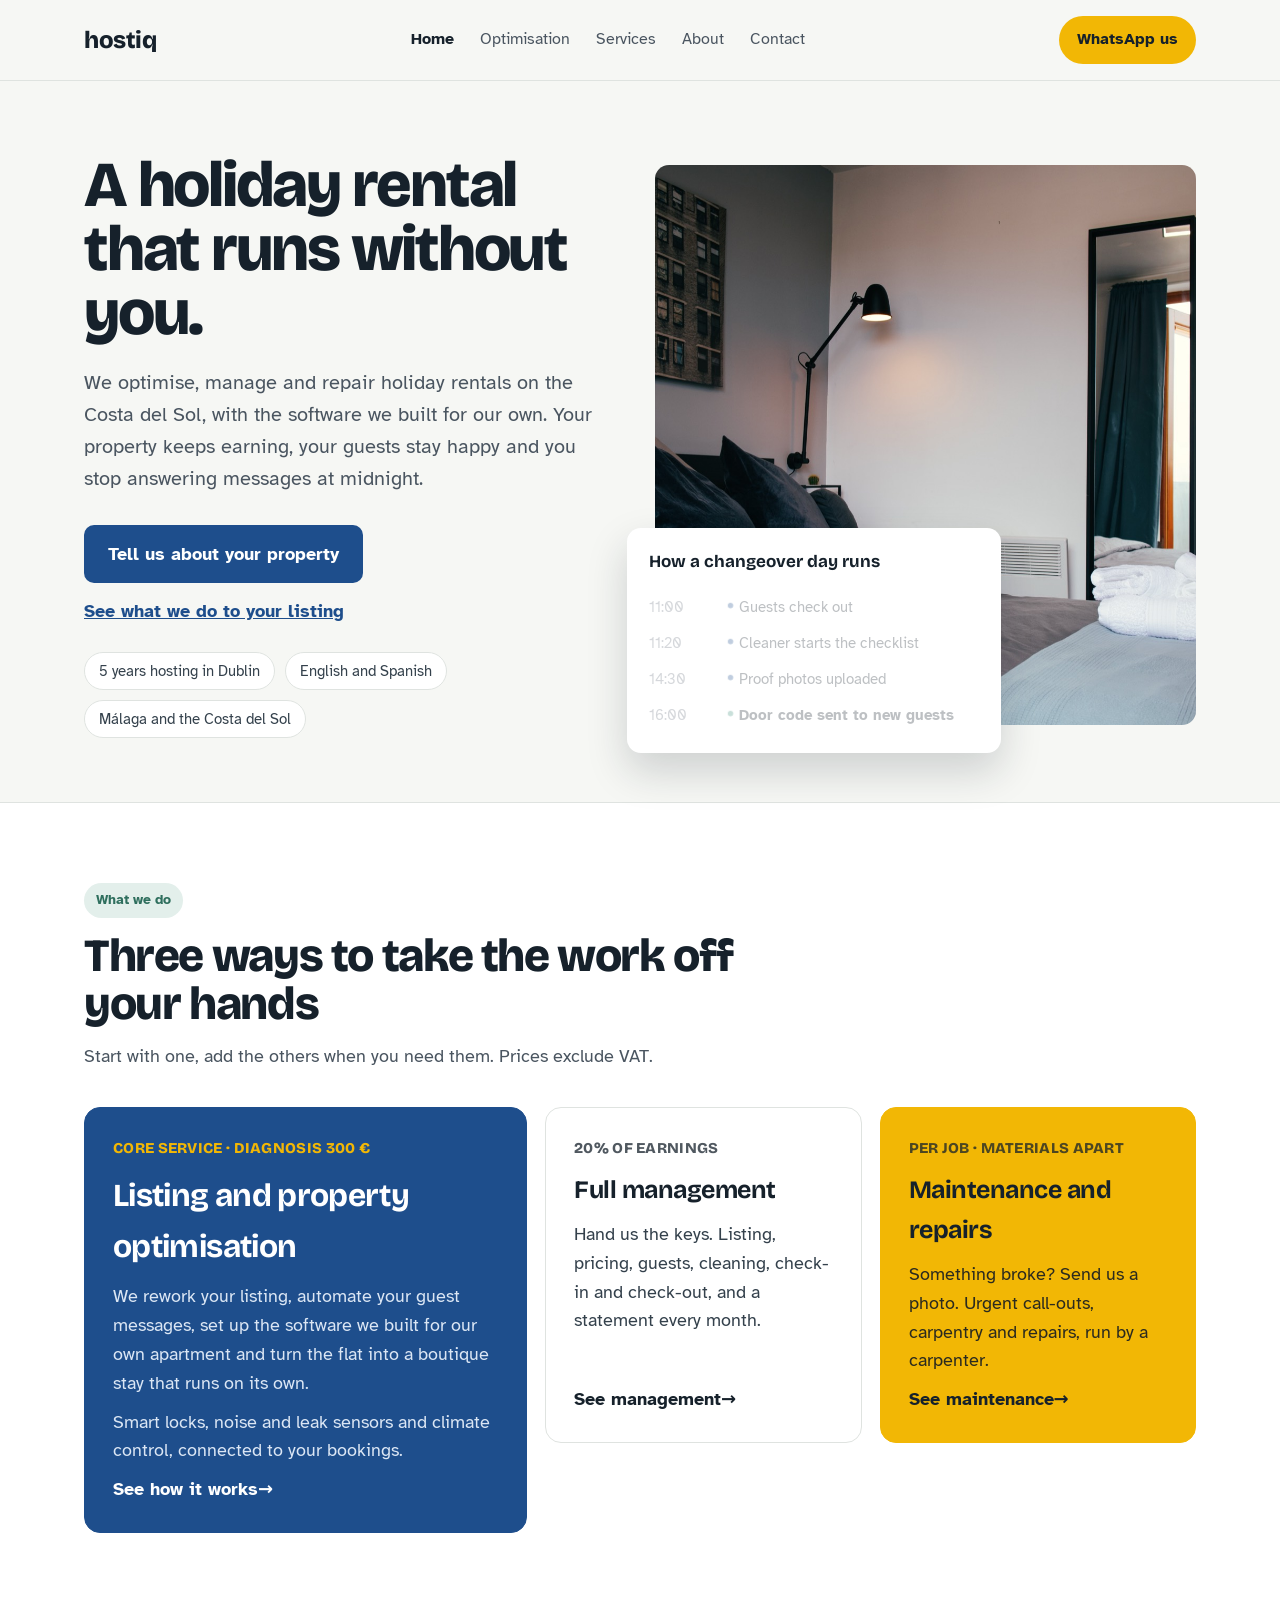
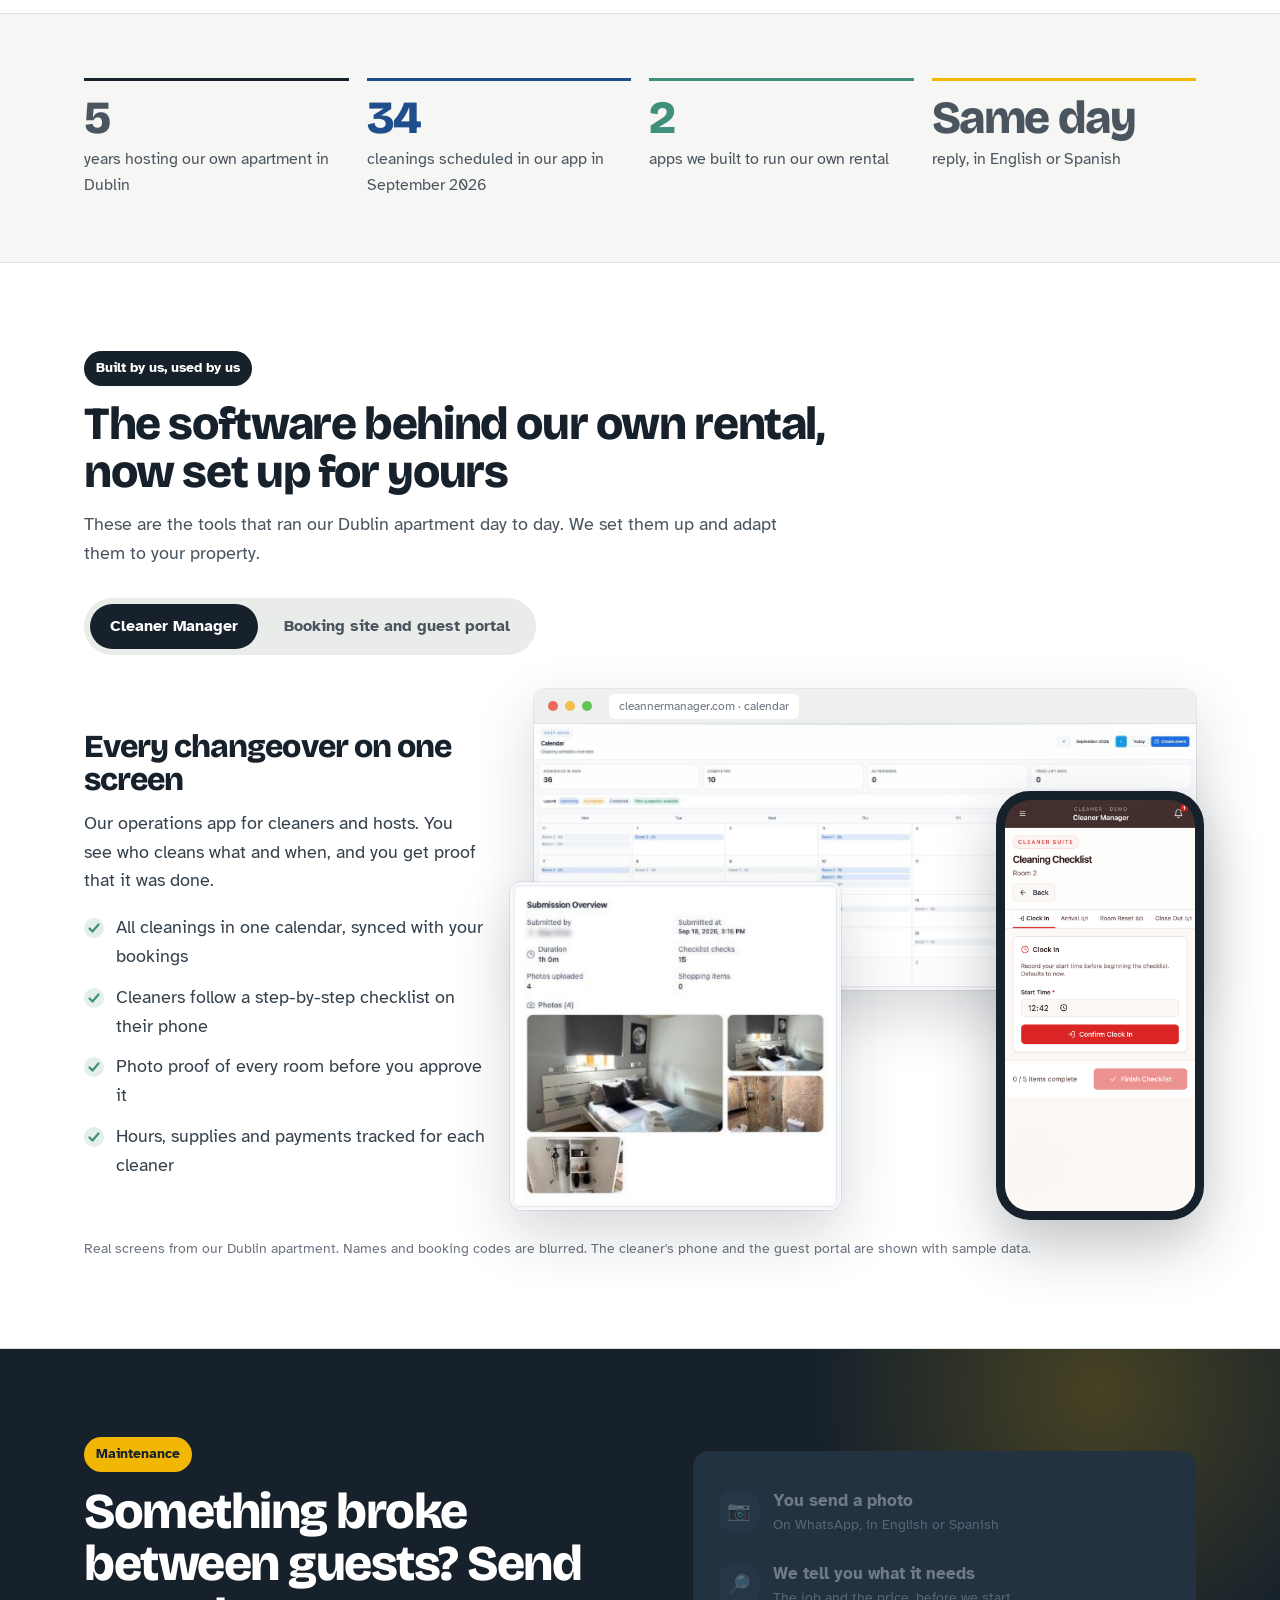
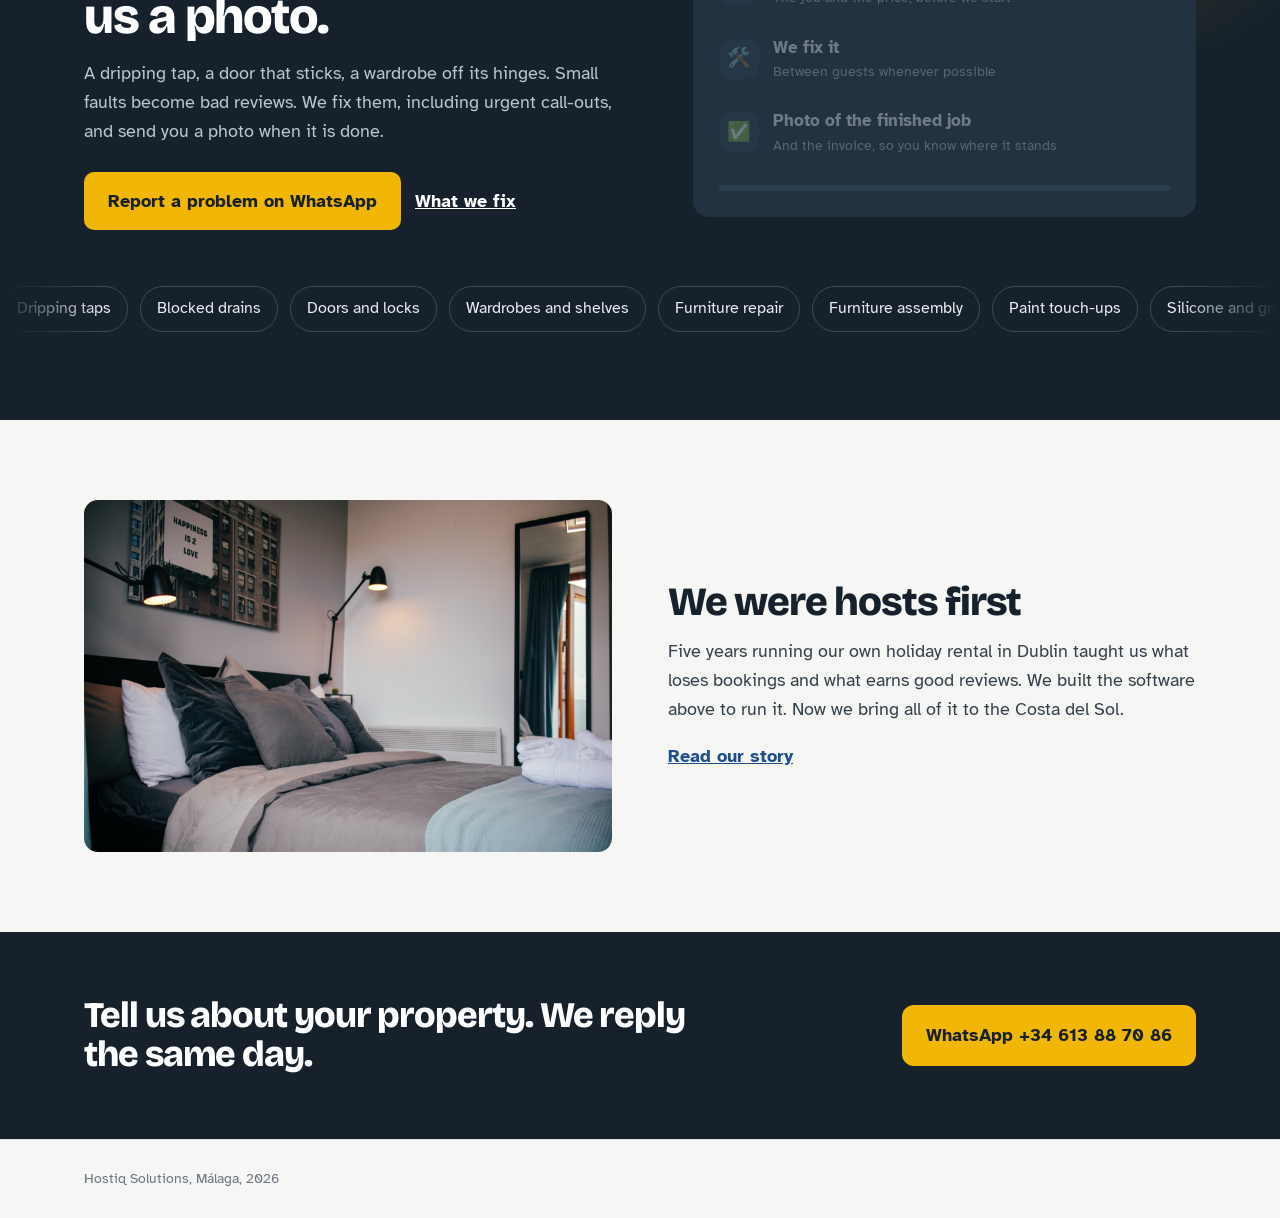
==== commit 290fe67b: "Restructure home and services: app screenshots, maintenance spotlight, scroll motion - Home: clearer" ====
--- a/index.html
+++ b/index.html
@@ -55,6 +55,8 @@
 .smartgrid{display:grid;grid-template-columns:repeat(3,minmax(0,1fr));gap:16px}
 @media (max-width:900px){.hero,.about,.contact{grid-template-columns:1fr}.svc .big,.svc .side,.svc .half,.svc .full{grid-column:span 6}.path{grid-template-columns:1fr}.navlinks{display:none!important}.gallery{grid-template-columns:repeat(2,minmax(0,1fr))}.h1{font-size:44px}.daycard{position:relative;left:auto;bottom:auto;width:auto;margin-top:-40px;margin-inline:12px}.heroimg{height:380px!important}.smartgrid,.coregrid,.contrast,.steps,.hometiles{grid-template-columns:1fr}}
 </style>
+<link rel="stylesheet" href="motion.css">
+<script src="motion.js" defer></script>
 </head>
 <body>
 <div style="background: #f6f7f4; color: #16212b; font-family: 'Atkinson Hyperlegible', system-ui, sans-serif; font-size: 18px; line-height: 1.6">
@@ -76,11 +78,12 @@
 <div class="wrap hero">
 <div>
 <h1 class="h1 in1" style="font-family: 'Bricolage Grotesque', system-ui, sans-serif; font-weight: 800; line-height: 1.0; letter-spacing: -0.035em; margin: 0 0 22px">A holiday rental that runs without you.</h1>
-<p class="in2" style="font-size: 20px; color: #4a5560; margin: 0 0 30px; max-width: 34em">We look after holiday homes on the Costa del Sol. From urgent repairs to full rental management, we keep your property running, your guests happy and your income steady.</p>
+<p class="in2" style="font-size: 20px; color: #4a5560; margin: 0 0 30px; max-width: 34em">We optimise, manage and repair holiday rentals on the Costa del Sol, with the software we built for our own. Your property keeps earning, your guests stay happy and you stop answering messages at midnight.</p>
 <div class="in3" style="display: flex; gap: 14px; flex-wrap: wrap; align-items: center">
 <a href="contact.html" class="btn" style="background: #1e4e8c; color: #ffffff; font-weight: 700; text-decoration: none; padding: 15px 24px; border-radius: 10px">Tell us about your property</a>
 <a href="optimisation.html" style="color: #1e4e8c; font-weight: 700">See what we do to your listing</a>
 </div>
+<div class="chips in4"><span>5 years hosting in Dublin</span><span>English and Spanish</span><span>Málaga and the Costa del Sol</span></div>
 </div>
 
 <div style="position: relative; z-index: 1">
@@ -98,35 +101,129 @@
 </div>
 </section>
 
-<section style="padding-block: 72px; background: #ffffff; border-block: 1px solid #dfe3e0">
+<section id="services" style="padding-block: 80px; background: #ffffff; border-block: 1px solid #dfe3e0">
 <div class="wrap">
-<h2 style="font-family: 'Bricolage Grotesque', system-ui, sans-serif; font-weight: 800; font-size: 44px; letter-spacing: -0.03em; line-height: 1.05; margin: 0 0 32px">What we do</h2>
-<div class="hometiles">
-<a href="optimisation.html" class="lift" style="background: #1e4e8c; color: #ffffff; border-radius: 14px; padding: 30px; display: flex; flex-direction: column; gap: 12px; text-decoration: none; border: 1px solid #dfe3e0">
-<h3 style="font-family: 'Bricolage Grotesque', system-ui, sans-serif; font-weight: 700; font-size: 26px; letter-spacing: -0.02em; margin: 0; color: #ffffff">Listing and property optimisation</h3>
-<p style="margin: 0; color: #dbe6f4">Our core service. We rework your listing, automate your guest messages and turn the property into a boutique stay that runs on its own.</p>
-<span style="margin-top: auto; font-weight: 700; color: #ffffff">See how it works</span>
+<p class="eyebrow reveal" style="background: #e3efeb; color: #2f6f5e">What we do</p>
+<h2 class="hd reveal" style="font-size: 46px; margin: 0 0 14px; max-width: 16em">Three ways to take the work off your hands</h2>
+<p class="reveal" style="color: #4a5560; margin: 0 0 36px; max-width: 38em">Start with one, add the others when you need them. Prices exclude VAT.</p>
+<div class="tiles4">
+<a href="optimisation.html" class="tile core lift reveal" style="background: #1e4e8c; color: #ffffff; border-color: #1e4e8c">
+<span class="price" style="color: #f2b705; opacity: 1">Core service · Diagnosis 300 €</span>
+<h3 style="font-size: 32px; color: #ffffff">Listing and property optimisation</h3>
+<p style="color: #dbe6f4">We rework your listing, automate your guest messages, set up the software we built for our own apartment and turn the flat into a boutique stay that runs on its own.</p>
+<p style="color: #dbe6f4">Smart locks, noise and leak sensors and climate control, connected to your bookings.</p>
+<span class="go" style="color: #ffffff">See how it works</span>
 </a>
-<a href="services.html" class="lift" style="background: #ffffff; color: #16212b; border-radius: 14px; padding: 30px; display: flex; flex-direction: column; gap: 12px; text-decoration: none; border: 1px solid #dfe3e0">
-<h3 style="font-family: 'Bricolage Grotesque', system-ui, sans-serif; font-weight: 700; font-size: 26px; letter-spacing: -0.02em; margin: 0; color: #16212b">Management and maintenance</h3>
-<p style="margin: 0; color: #34414c">We run the whole property for 20% of what it earns, and handle repairs and urgent call-outs.</p>
-<span style="margin-top: auto; font-weight: 700; color: #16212b">See services</span>
+<a href="services.html#management" class="tile lift reveal d1" style="background: #ffffff; color: #16212b">
+<span class="price">20% of earnings</span>
+<h3>Full management</h3>
+<p style="color: #34414c">Hand us the keys. Listing, pricing, guests, cleaning, check-in and check-out, and a statement every month.</p>
+<span class="go">See management</span>
 </a>
-<a href="services.html" class="lift" style="background: #e3efeb; color: #16212b; border-radius: 14px; padding: 30px; display: flex; flex-direction: column; gap: 12px; text-decoration: none; border: 1px solid #dfe3e0">
-<h3 style="font-family: 'Bricolage Grotesque', system-ui, sans-serif; font-weight: 700; font-size: 26px; letter-spacing: -0.02em; margin: 0; color: #16212b">Smart home and security</h3>
-<p style="margin: 0; color: #34414c">Smart locks, noise and leak sensors, climate control and entrance cameras, connected to your bookings.</p>
-<span style="margin-top: auto; font-weight: 700; color: #16212b">See what we install</span>
+<a href="services.html#maintenance" class="tile lift reveal d2" style="background: #f2b705; color: #16212b; border-color: #f2b705">
+<span class="price">Per job · materials apart</span>
+<h3>Maintenance and repairs</h3>
+<p style="color: #2b2a1f">Something broke? Send us a photo. Urgent call-outs, carpentry and repairs, run by a carpenter.</p>
+<span class="go">See maintenance</span>
 </a>
 </div>
 </div>
 </section>
 
-<section style="padding-block: 72px">
+<section style="padding-block: 64px">
+<div class="wrap stats">
+<div class="stat reveal"><p class="n" data-count="5">5</p><p>years hosting our own apartment in Dublin</p></div>
+<div class="stat reveal d1" style="border-color: #1e4e8c"><p class="n" data-count="36" style="color: #1e4e8c">36</p><p>cleanings scheduled in our app in September 2026</p></div>
+<div class="stat reveal d2" style="border-color: #3f8f7a"><p class="n" data-count="2" style="color: #3f8f7a">2</p><p>apps we built to run our own rental</p></div>
+<div class="stat reveal d3" style="border-color: #f2b705"><p class="n">Same day</p><p>reply, in English or Spanish</p></div>
+</div>
+</section>
+
+<section id="software" style="padding-block: 88px; background: #ffffff; border-block: 1px solid #dfe3e0; overflow: hidden">
+<div class="wrap">
+<p class="eyebrow reveal" style="background: #16212b; color: #ffffff">Built by us, used by us</p>
+<h2 class="hd reveal" style="font-size: 46px; margin: 0 0 14px; max-width: 17em">The software behind our own rental, now set up for yours</h2>
+<p class="reveal" style="color: #4a5560; margin: 0 0 30px; max-width: 40em">These are the tools that ran our Dublin apartment day to day. We set them up and adapt them to your property.</p>
+<div class="tabs reveal" role="tablist" aria-label="Our software">
+<button role="tab" id="t-cm" aria-controls="p-cm" aria-selected="true">Cleaner Manager</button>
+<button role="tab" id="t-hba" aria-controls="p-hba" aria-selected="false" tabindex="-1">Booking site and guest portal</button>
+</div>
+
+<div class="panel" id="p-cm" role="tabpanel" aria-labelledby="t-cm">
+<div>
+<h3 class="hd" style="font-size: 32px; margin: 0">Every changeover on one screen</h3>
+<p style="color: #34414c; margin: 12px 0 0">Our operations app for cleaners and hosts. You see who cleans what and when, and you get proof that it was done.</p>
+<ul class="ticks">
+<li>All cleanings in one calendar, synced with your bookings</li>
+<li>Cleaners follow a step-by-step checklist on their phone</li>
+<li>Photo proof of every room before you approve it</li>
+<li>Hours, supplies and payments tracked for each cleaner</li>
+</ul>
+</div>
+<div class="stage">
+<div class="browser main reveal"><div class="bar"><i></i><i></i><i></i><b>cleannermanager.com · calendar</b></div><img src="img/app-cm-calendar.jpg" alt="Cleaner Manager calendar for September 2026 with 36 scheduled cleanings across two rooms" loading="lazy" width="1397" height="560"></div>
+<div class="browser card reveal d2 float slow"><img src="img/app-cm-proof.jpg" alt="Submitted cleaning with checklist checks, duration and four proof photos of the room" loading="lazy" width="788" height="780"></div>
+<div class="phone over reveal d3 float"><img src="img/app-cm-phone.jpg" alt="Cleaner app on a phone showing the cleaning checklist with clock-in" loading="lazy" width="600" height="1299"></div>
+</div>
+</div>
+
+<div class="panel" id="p-hba" role="tabpanel" aria-labelledby="t-hba" hidden>
+<div>
+<h3 class="hd" style="font-size: 32px; margin: 0">Direct bookings and a private guest portal</h3>
+<p style="color: #34414c; margin: 12px 0 0">Hosted by Angel, the booking website and guest app of our Dublin apartment.</p>
+<ul class="ticks">
+<li>A booking website with live availability, synced with Airbnb</li>
+<li>A private portal for confirmed guests: arrival, wifi, house manual, local tips</li>
+<li>An AI assistant that answers from the house manual, at any hour</li>
+<li>English, Spanish, Italian and French</li>
+</ul>
+<p style="margin: 18px 0 0"><a href="https://hosted-by-angel-booking.vercel.app/" style="font-weight: 700" rel="noopener">Visit the live booking site</a></p>
+</div>
+<div class="stage">
+<div class="browser main reveal"><div class="bar"><i></i><i></i><i></i><b>hosted-by-angel · guest portal</b></div><img src="img/app-hba-assistant.jpg" alt="Private guest portal with the AI assistant answering a question about heating and hot water" loading="lazy" width="1400" height="875"></div>
+<div class="browser card reveal d2 float slow"><div class="bar"><i></i><i></i><i></i></div><img src="img/app-hba-home.jpg" alt="Hosted by Angel booking website with an availability search over a photo of the room" loading="lazy" width="1400" height="875"></div>
+<div class="phone over reveal d3 float"><img src="img/app-hba-assistant-phone.jpg" alt="AI assistant on a phone answering a guest" loading="lazy" width="600" height="1299"></div>
+</div>
+</div>
+<p class="note">Real screens from our Dublin apartment. Names and booking codes are blurred. The cleaner's phone and the guest portal are shown with sample data.</p>
+</div>
+</section>
+
+<section class="fix" style="padding-block: 88px">
+<div class="wrap fixgrid">
+<div>
+<p class="eyebrow reveal" style="background: #f2b705; color: #16212b">Maintenance</p>
+<h2 class="hd reveal" style="font-size: 50px; margin: 0 0 16px; color: #ffffff">Something broke between guests? Send us a photo.</h2>
+<p class="reveal" style="color: #b9c6d2; margin: 0 0 26px; max-width: 32em">A dripping tap, a door that sticks, a wardrobe off its hinges. Small faults become bad reviews. We fix them, including urgent call-outs, and send you a photo when it is done.</p>
+<div class="reveal" style="display: flex; gap: 14px; flex-wrap: wrap; align-items: center">
+<a href="https://wa.me/34613887086?text=Hi%2C%20something%20needs%20fixing%20at%20my%20property" class="btn" style="background: #f2b705; color: #16212b; font-weight: 700; text-decoration: none; padding: 15px 24px; border-radius: 10px">Report a problem on WhatsApp</a>
+<a href="services.html#maintenance" style="color: #ffffff; font-weight: 700">What we fix</a>
+</div>
+</div>
+<div class="reveal d2">
+<div class="track" aria-label="How a call-out works">
+<div class="row"><div class="ic" aria-hidden="true">📷</div><div><b>You send a photo</b><span>On WhatsApp, in English or Spanish</span></div></div>
+<div class="row"><div class="ic" aria-hidden="true">🔎</div><div><b>We tell you what it needs</b><span>The job and the price, before we start</span></div></div>
+<div class="row"><div class="ic" aria-hidden="true">🛠️</div><div><b>We fix it</b><span>Between guests whenever possible</span></div></div>
+<div class="row"><div class="ic" aria-hidden="true">✅</div><div><b>Photo of the finished job</b><span>And the invoice, so you know where it stands</span></div></div>
+<div class="bar"><i></i></div>
+</div>
+</div>
+</div>
+<div class="marquee" style="margin-top: 56px; position: relative" aria-hidden="true">
+<div class="run">
+<span>Dripping taps</span><span>Blocked drains</span><span>Doors and locks</span><span>Wardrobes and shelves</span><span>Furniture repair</span><span>Furniture assembly</span><span>Paint touch-ups</span><span>Silicone and grout</span><span>Blinds and curtain rails</span><span>Bulbs and lamps</span><span>Electrics, gas and AC by licensed pros</span>
+<span>Dripping taps</span><span>Blocked drains</span><span>Doors and locks</span><span>Wardrobes and shelves</span><span>Furniture repair</span><span>Furniture assembly</span><span>Paint touch-ups</span><span>Silicone and grout</span><span>Blinds and curtain rails</span><span>Bulbs and lamps</span><span>Electrics, gas and AC by licensed pros</span>
+</div>
+</div>
+</section>
+
+<section style="padding-block: 80px">
 <div class="wrap about" style="align-items: center">
-<img src="img/IMG_0034.jpg" alt="Double bedroom from one of our Dublin apartments" style="width: 100%; border-radius: 14px; display: block">
-<div>
-<h2 style="font-family: 'Bricolage Grotesque', system-ui, sans-serif; font-weight: 800; font-size: 40px; letter-spacing: -0.03em; line-height: 1.05; margin: 0 0 14px">We were hosts first</h2>
-<p style="margin: 0 0 18px; color: #34414c">Five years running our own holiday rentals in Dublin taught us what loses bookings and what earns good reviews. Now we bring it to the Costa del Sol.</p>
+<img src="img/IMG_0034.jpg" alt="Double bedroom in our Dublin apartment" class="reveal" style="width: 100%; border-radius: 14px; display: block" loading="lazy">
+<div class="reveal d1">
+<h2 class="hd" style="font-size: 40px; margin: 0 0 14px">We were hosts first</h2>
+<p style="margin: 0 0 18px; color: #34414c">Five years running our own holiday rental in Dublin taught us what loses bookings and what earns good reviews. We built the software above to run it. Now we bring all of it to the Costa del Sol.</p>
 <a href="about.html" style="font-weight: 700">Read our story</a>
 </div>
 </div>
--- a/motion.css
+++ b/motion.css
@@ -0,0 +1,117 @@
+/* Shared motion, device frames and new sections. */
+.hd{font-family:'Bricolage Grotesque',system-ui,sans-serif;font-weight:800;letter-spacing:-.03em;line-height:1.05}
+.eyebrow{display:inline-block;font-weight:700;font-size:14px;padding:6px 12px;border-radius:999px;margin:0 0 14px}
+
+/* Scroll reveal: only hidden when JS is running. */
+.js .reveal{opacity:0;transform:translateY(32px);transition:opacity .8s cubic-bezier(.2,.7,.2,1),transform .8s cubic-bezier(.2,.7,.2,1)}
+.js .reveal.on{opacity:1;transform:none}
+.js .reveal.d1{transition-delay:.1s}.js .reveal.d2{transition-delay:.2s}.js .reveal.d3{transition-delay:.3s}.js .reveal.d4{transition-delay:.4s}
+
+/* Trust chips under the hero. */
+.chips{display:flex;flex-wrap:wrap;gap:10px;margin-top:26px}
+.chips span{background:#ffffff;border:1px solid #dfe3e0;border-radius:999px;padding:6px 14px;font-size:15px;color:#34414c}
+
+/* Service tiles on the home page. */
+.tiles4{display:grid;grid-template-columns:1.4fr 1fr 1fr;grid-template-rows:auto auto;gap:18px}
+.tiles4 .core{grid-row:span 2}
+.tile{border-radius:16px;padding:28px;display:flex;flex-direction:column;gap:10px;text-decoration:none;border:1px solid #dfe3e0}
+.tile h3{font-family:'Bricolage Grotesque',system-ui,sans-serif;font-weight:700;font-size:25px;letter-spacing:-.02em;margin:0}
+.tile p{margin:0}
+.tile .go{margin-top:auto;font-weight:700}
+.tile .go::after{content:' \2192';display:inline-block;transition:transform .2s ease}
+.tile:hover .go::after{transform:translateX(5px)}
+.price{font-family:'Bricolage Grotesque',system-ui,sans-serif;font-weight:800;font-size:15px;letter-spacing:.02em;text-transform:uppercase;opacity:.75}
+
+/* Device frames. */
+.browser{background:#ffffff;border-radius:12px;overflow:hidden;box-shadow:0 24px 60px rgba(22,33,43,.18),0 0 0 1px rgba(22,33,43,.08)}
+.browser .bar{display:flex;align-items:center;gap:7px;height:34px;padding:0 14px;background:#eef0ee;border-bottom:1px solid #dfe3e0}
+.browser .bar i{width:10px;height:10px;border-radius:50%;background:#cfd5d1}
+.browser .bar i:nth-child(1){background:#ef6a5e}.browser .bar i:nth-child(2){background:#f5be4f}.browser .bar i:nth-child(3){background:#61c454}
+.browser .bar b{margin-left:10px;font-weight:400;font-size:12px;color:#6b7480;background:#ffffff;border-radius:6px;padding:3px 10px;white-space:nowrap;overflow:hidden;text-overflow:ellipsis;max-width:70%}
+.browser img,.phone img{display:block;width:100%;height:auto}
+.phone{width:230px;border:9px solid #16212b;border-radius:34px;overflow:hidden;background:#16212b;box-shadow:0 24px 60px rgba(22,33,43,.28)}
+.float{animation:float 7s ease-in-out infinite}
+.float.slow{animation-duration:9s;animation-delay:-3s}
+@keyframes float{0%,100%{transform:translateY(0)}50%{transform:translateY(-12px)}}
+
+/* App showcase with tabs. */
+.tabs{display:inline-flex;gap:6px;background:#e9ece9;padding:6px;border-radius:999px;margin:0 0 34px;flex-wrap:wrap}
+.tabs button{font:inherit;font-weight:700;font-size:16px;border:0;border-radius:999px;padding:10px 20px;background:transparent;color:#4a5560;cursor:pointer;transition:background .2s ease,color .2s ease}
+.tabs button[aria-selected=true]{background:#16212b;color:#ffffff}
+.tabs button:focus-visible{outline:3px solid #1e4e8c;outline-offset:2px}
+.panel{display:grid;grid-template-columns:minmax(0,.85fr) minmax(0,1.4fr);gap:48px;align-items:center}
+.panel[hidden]{display:none}
+.js .panel.enter{animation:panelin .6s cubic-bezier(.2,.7,.2,1) both}
+@keyframes panelin{from{opacity:0;transform:translateY(16px)}to{opacity:1;transform:none}}
+.ticks{list-style:none;padding:0;margin:18px 0 0;display:grid;gap:12px}
+.ticks li{position:relative;padding-left:32px;color:#34414c}
+.ticks li::before{content:'';position:absolute;left:0;top:5px;width:20px;height:20px;border-radius:50%;background:#e3efeb url("data:image/svg+xml,%3Csvg xmlns='http://www.w3.org/2000/svg' viewBox='0 0 20 20'%3E%3Cpath d='M5.5 10.5l3 3 6-7' fill='none' stroke='%233f8f7a' stroke-width='2.2' stroke-linecap='round' stroke-linejoin='round'/%3E%3C/svg%3E") center/20px no-repeat}
+.stage{position:relative;padding:0 0 230px 0}
+.stage .main{position:relative;z-index:0}
+.stage .over{position:absolute;right:-8px;bottom:0;width:190px;z-index:2}
+.stage .card{position:absolute;left:-24px;bottom:10px;width:50%;z-index:1}
+.note{font-size:14px;color:#6b7480;margin:18px 0 0}
+
+/* Maintenance spotlight. */
+.fix{background:#16212b;color:#ffffff;position:relative;overflow:hidden}
+.fix::before{content:'';position:absolute;inset:-40% -10% auto auto;width:620px;height:620px;border-radius:50%;background:radial-gradient(circle,rgba(242,183,5,.22),rgba(242,183,5,0) 65%);animation:glow 8s ease-in-out infinite}
+@keyframes glow{0%,100%{transform:translate(0,0) scale(1)}50%{transform:translate(-60px,40px) scale(1.12)}}
+.fixgrid{display:grid;grid-template-columns:minmax(0,1.1fr) minmax(0,1fr);gap:56px;align-items:center;position:relative}
+.track{background:#223241;border-radius:16px;padding:26px;display:grid;gap:4px}
+.track .row{display:grid;grid-template-columns:40px minmax(0,1fr);gap:14px;align-items:center;padding:10px 0}
+.js .track .row{opacity:.35}
+.track .ic{width:40px;height:40px;border-radius:12px;display:grid;place-items:center;background:#2c3f50;font-size:19px}
+.track .row b{display:block;font-size:17px}
+.track .row span{display:block;font-size:14px;color:#b9c6d2}
+.track .bar{height:6px;border-radius:3px;background:#2c3f50;overflow:hidden;margin-top:14px}
+.track .bar i{display:block;height:100%;width:0;background:#f2b705;border-radius:3px}
+.js .fix.on .track .row{animation:lit 12s ease-in-out infinite both}
+.js .fix.on .track .row:nth-child(2){animation-delay:3s}
+.js .fix.on .track .row:nth-child(3){animation-delay:6s}
+.js .fix.on .track .row:nth-child(4){animation-delay:9s}
+.js .fix.on .track .row .ic{animation:icon 12s ease-in-out infinite both;animation-delay:inherit}
+.js .fix.on .track .bar i{animation:fill 12s linear infinite}
+@keyframes lit{0%{opacity:.35}4%,92%{opacity:1}100%{opacity:.35}}
+@keyframes icon{0%{background:#2c3f50}4%,92%{background:#f2b705}100%{background:#2c3f50}}
+@keyframes fill{0%{width:0}92%{width:100%}100%{width:100%}}
+
+/* Moving list of jobs. */
+.marquee{overflow:hidden;-webkit-mask-image:linear-gradient(90deg,transparent,#000 8%,#000 92%,transparent);mask-image:linear-gradient(90deg,transparent,#000 8%,#000 92%,transparent)}
+.marquee .run{display:flex;gap:12px;width:max-content;animation:run 40s linear infinite}
+.marquee:hover .run{animation-play-state:paused}
+.marquee span{white-space:nowrap;border:1px solid rgba(255,255,255,.18);border-radius:999px;padding:9px 16px;font-size:16px;color:#e8eef3}
+.marquee.light span{border-color:#dfe3e0;color:#34414c;background:#ffffff}
+@keyframes run{to{transform:translateX(-50%)}}
+
+/* Jobs grid on the services page. */
+.jobs{display:grid;grid-template-columns:repeat(4,minmax(0,1fr));gap:14px}
+.job{background:#223241;border-radius:14px;padding:20px;display:flex;flex-direction:column;gap:8px;transition:transform .2s ease,background .2s ease}
+.job:hover{transform:translateY(-4px);background:#2a3d4e}
+.job .em{font-size:26px;line-height:1}
+.job b{font-size:17px}
+.job span{font-size:15px;color:#b9c6d2}
+.pro{border:1px dashed rgba(242,183,5,.6);border-radius:14px;padding:20px 22px;color:#e8eef3}
+
+/* Count-up numbers. */
+.stats{display:grid;grid-template-columns:repeat(4,minmax(0,1fr));gap:18px}
+.stat{border-top:3px solid #16212b;padding-top:14px}
+.stat .n{font-family:'Bricolage Grotesque',system-ui,sans-serif;font-weight:800;font-size:46px;letter-spacing:-.03em;line-height:1;margin:0 0 6px}
+.stat p{margin:0;color:#4a5560;font-size:16px}
+
+@media (max-width:900px){
+.tiles4,.panel,.fixgrid,.stats{grid-template-columns:1fr}
+.tiles4 .core{grid-row:auto}
+.jobs{grid-template-columns:repeat(2,minmax(0,1fr))}
+.stage{padding:0 0 180px}
+.stage .over{width:150px;right:0}
+.stage .card{left:0;width:58%}
+.phone{width:190px}
+}
+@media (max-width:520px){.jobs{grid-template-columns:1fr}.stats{grid-template-columns:repeat(2,minmax(0,1fr))}}
+@media (prefers-reduced-motion:reduce){
+.js .reveal{opacity:1;transform:none;transition:none}
+.float,.marquee .run,.fix::before,.js .panel.enter{animation:none}
+.js .fix.on .track .row,.js .fix.on .track .row .ic,.js .fix.on .track .bar i{animation:none;opacity:1}
+.js .fix.on .track .bar i{width:100%}
+.tile .go::after,.job{transition:none}
+}
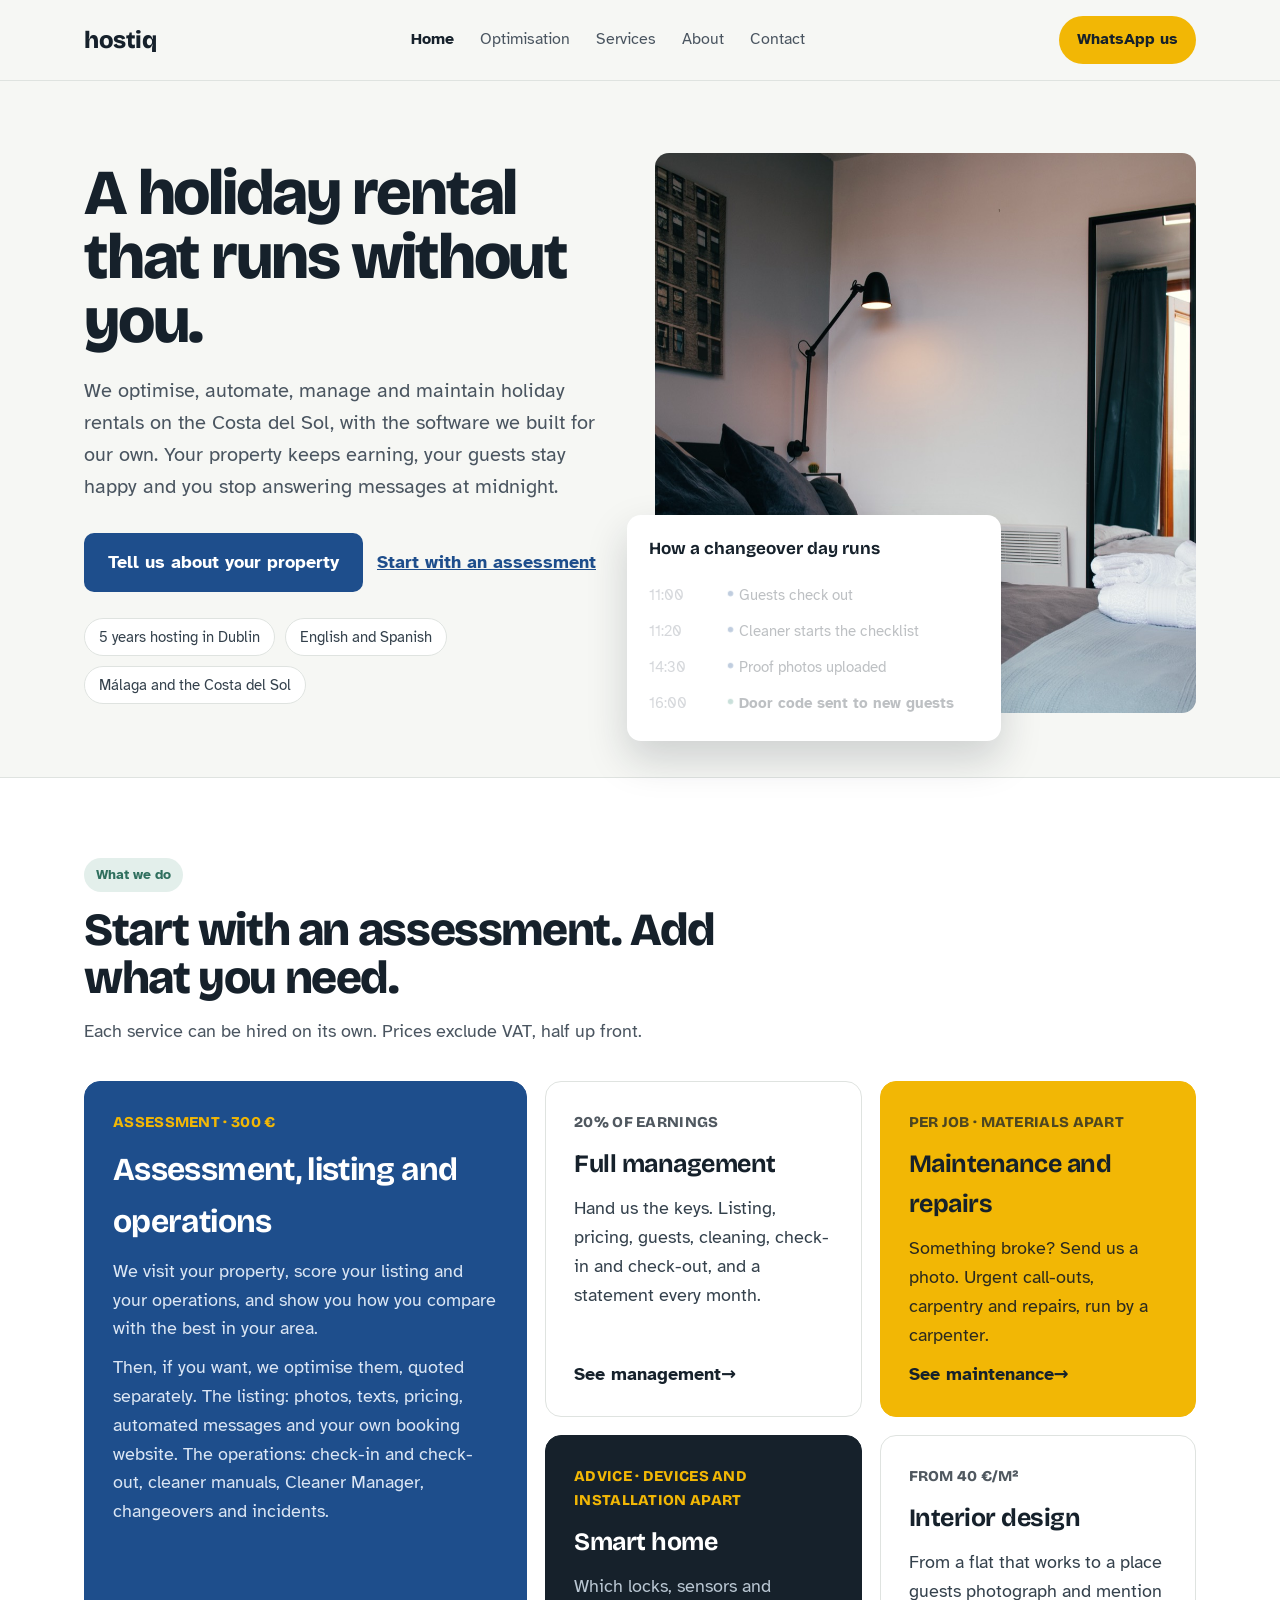
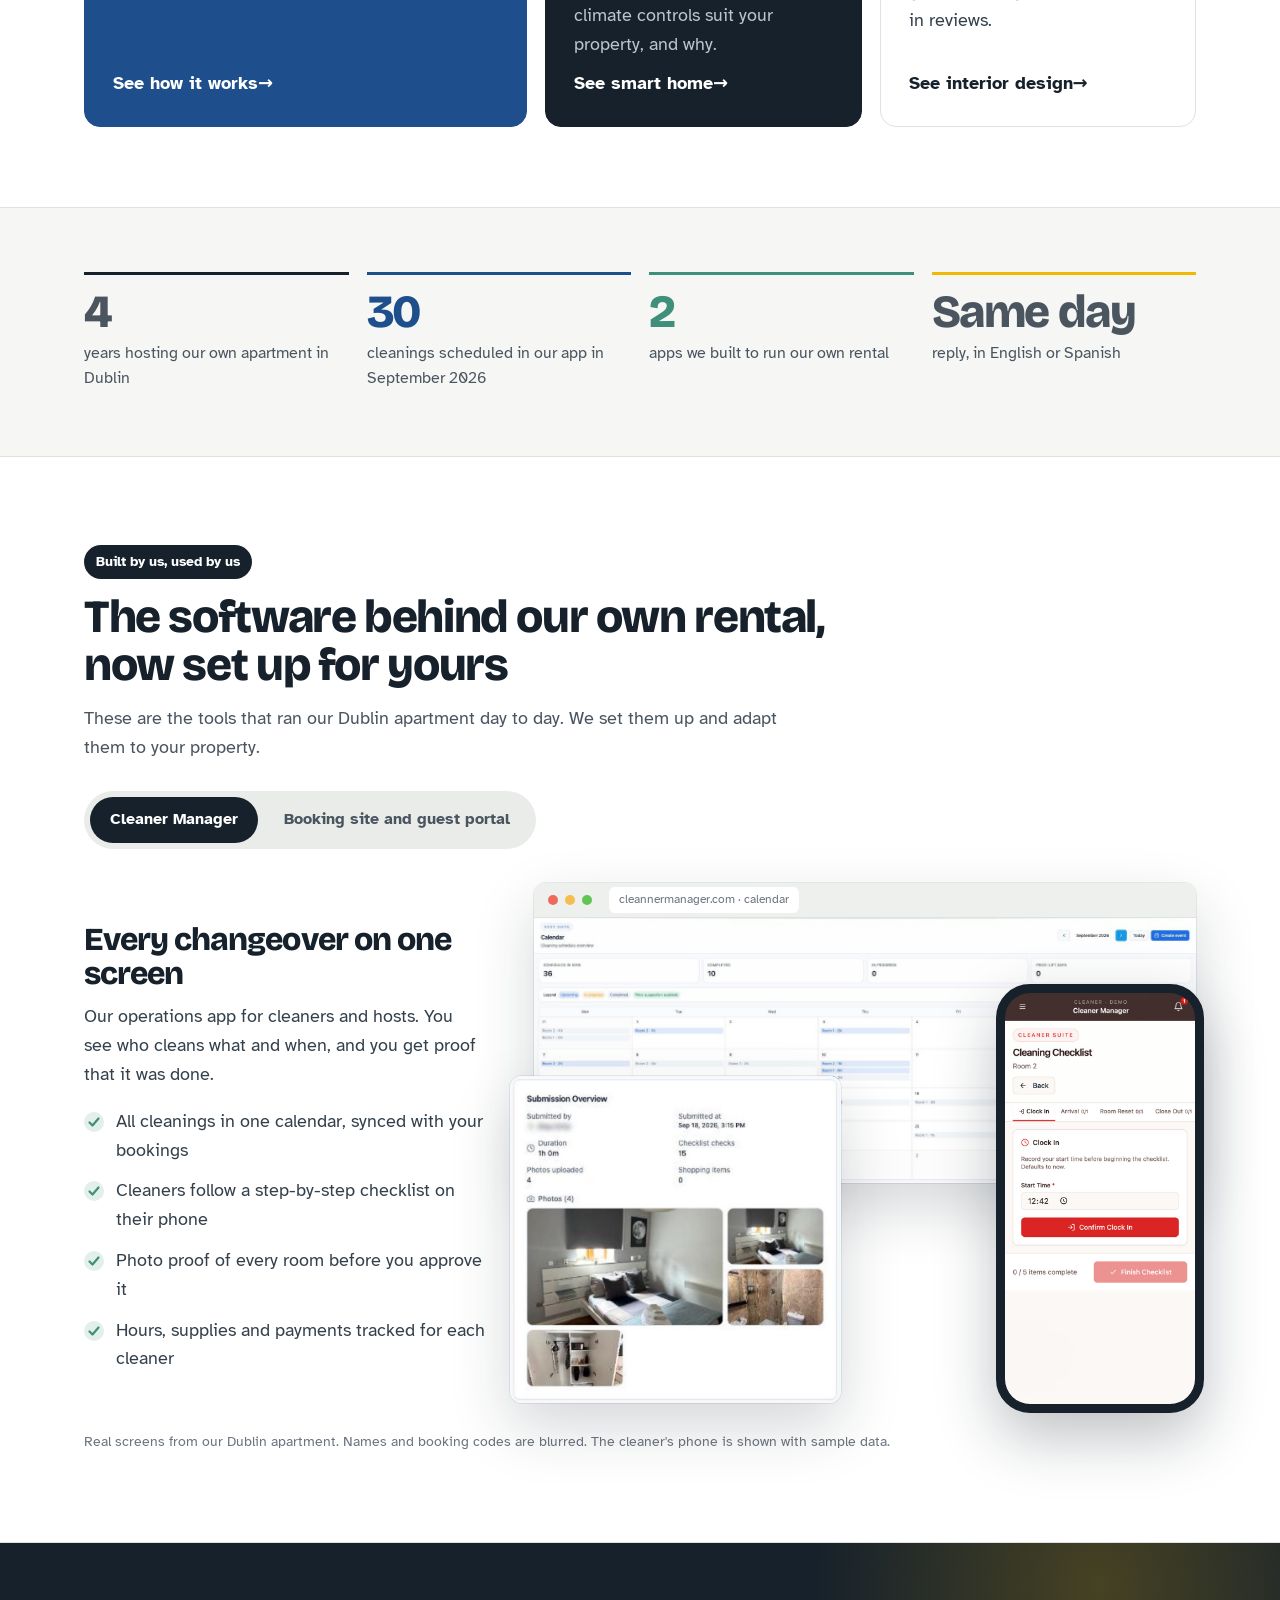
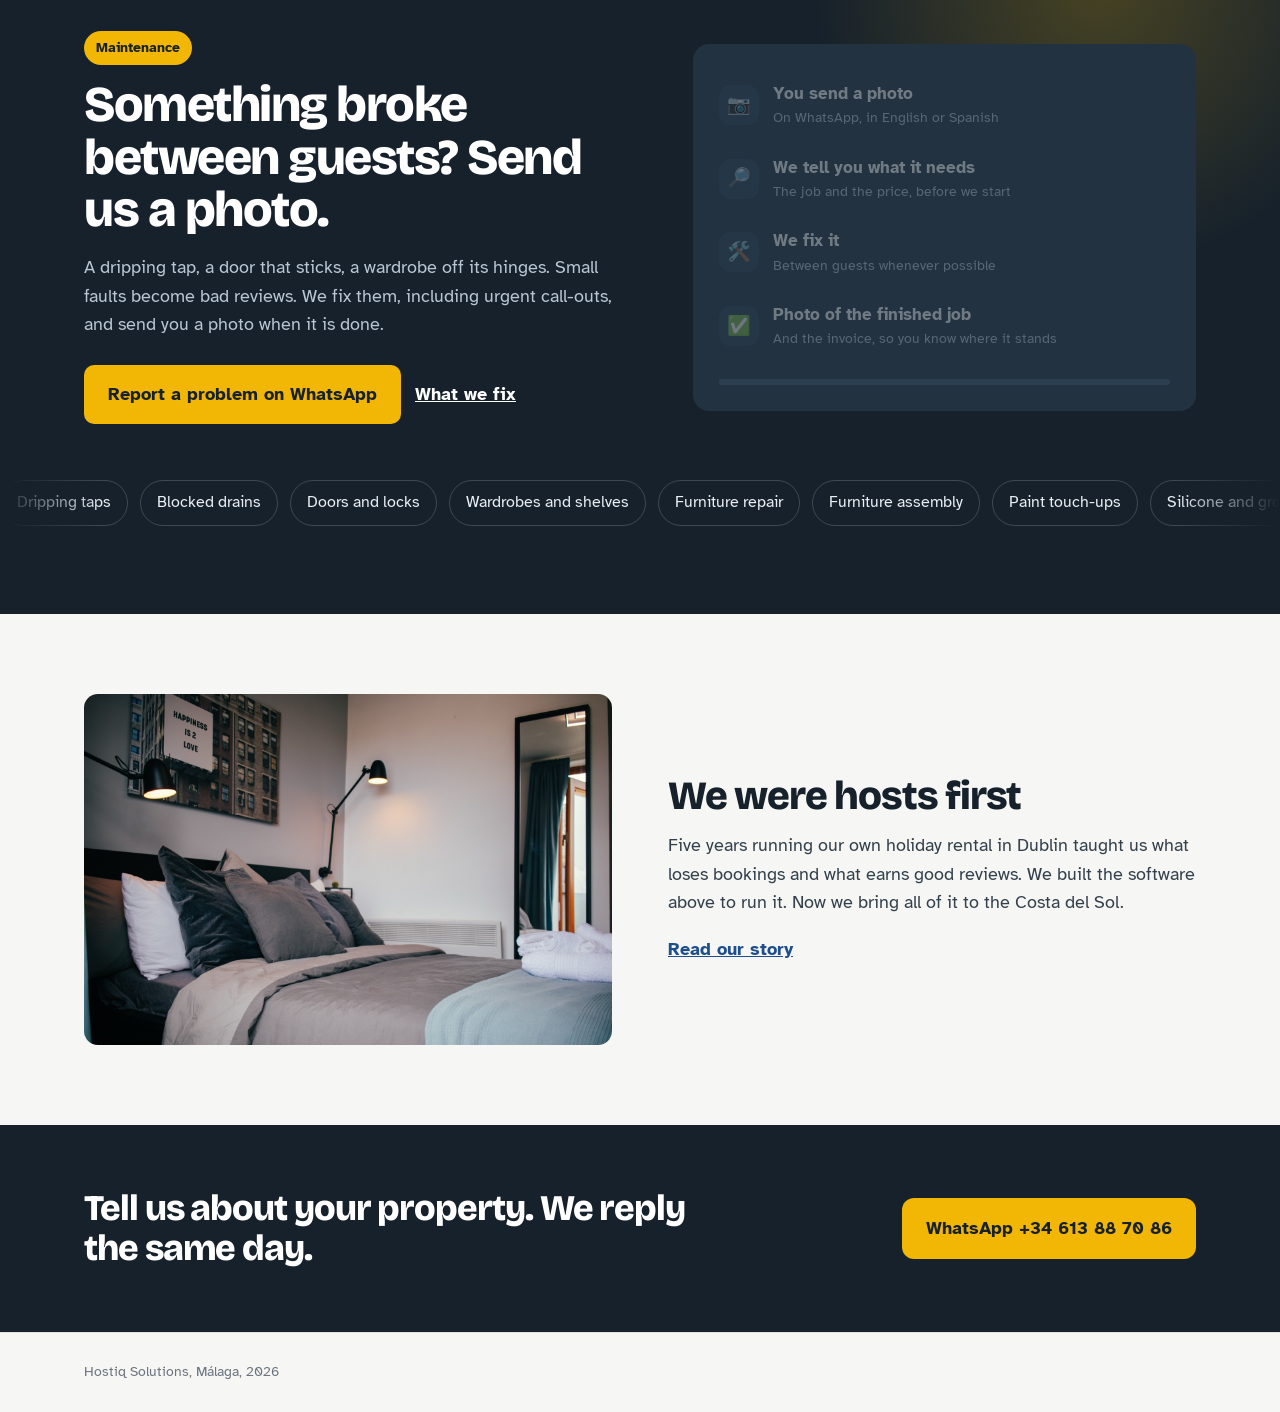
==== commit 27d912fe: "Services per the official definition: assessment, listing and operations optimisation, smart home ad" ====
--- a/index.html
+++ b/index.html
@@ -4,7 +4,7 @@
 <meta charset="utf-8">
 <meta name="viewport" content="width=device-width, initial-scale=1, viewport-fit=cover">
 <title>Hostiq Solutions | Holiday rental optimisation and management, Costa del Sol</title>
-<meta name="description" content="Listing and property optimisation, management, maintenance and smart home for holiday rentals on the Costa del Sol. WhatsApp +34 613 88 70 86.">
+<meta name="description" content="Assessment, listing and operations optimisation, management, maintenance, smart home and interior design for holiday rentals on the Costa del Sol. WhatsApp +34 613 88 70 86.">
 <link rel="icon" href="data:image/svg+xml,%3Csvg xmlns='http://www.w3.org/2000/svg' viewBox='0 0 32 32'%3E%3Crect width='32' height='32' rx='7' fill='%231e4e8c'/%3E%3Ctext x='16' y='22' font-family='sans-serif' font-size='18' font-weight='700' fill='white' text-anchor='middle'%3Eh%3C/text%3E%3C/svg%3E">
 <link rel="stylesheet" href="https://fonts.googleapis.com/css2?family=Bricolage+Grotesque:opsz,wght@12..96,500;12..96,700;12..96,800&amp;family=Atkinson+Hyperlegible:wght@400;700&amp;display=swap">
 <style>
@@ -78,10 +78,10 @@
 <div class="wrap hero">
 <div>
 <h1 class="h1 in1" style="font-family: 'Bricolage Grotesque', system-ui, sans-serif; font-weight: 800; line-height: 1.0; letter-spacing: -0.035em; margin: 0 0 22px">A holiday rental that runs without you.</h1>
-<p class="in2" style="font-size: 20px; color: #4a5560; margin: 0 0 30px; max-width: 34em">We optimise, manage and repair holiday rentals on the Costa del Sol, with the software we built for our own. Your property keeps earning, your guests stay happy and you stop answering messages at midnight.</p>
+<p class="in2" style="font-size: 20px; color: #4a5560; margin: 0 0 30px; max-width: 34em">We optimise, automate, manage and maintain holiday rentals on the Costa del Sol, with the software we built for our own. Your property keeps earning, your guests stay happy and you stop answering messages at midnight.</p>
 <div class="in3" style="display: flex; gap: 14px; flex-wrap: wrap; align-items: center">
 <a href="contact.html" class="btn" style="background: #1e4e8c; color: #ffffff; font-weight: 700; text-decoration: none; padding: 15px 24px; border-radius: 10px">Tell us about your property</a>
-<a href="optimisation.html" style="color: #1e4e8c; font-weight: 700">See what we do to your listing</a>
+<a href="optimisation.html" style="color: #1e4e8c; font-weight: 700">Start with an assessment</a>
 </div>
 <div class="chips in4"><span>5 years hosting in Dublin</span><span>English and Spanish</span><span>Málaga and the Costa del Sol</span></div>
 </div>
@@ -104,14 +104,14 @@
 <section id="services" style="padding-block: 80px; background: #ffffff; border-block: 1px solid #dfe3e0">
 <div class="wrap">
 <p class="eyebrow reveal" style="background: #e3efeb; color: #2f6f5e">What we do</p>
-<h2 class="hd reveal" style="font-size: 46px; margin: 0 0 14px; max-width: 16em">Three ways to take the work off your hands</h2>
-<p class="reveal" style="color: #4a5560; margin: 0 0 36px; max-width: 38em">Start with one, add the others when you need them. Prices exclude VAT.</p>
+<h2 class="hd reveal" style="font-size: 46px; margin: 0 0 14px; max-width: 16em">Start with an assessment. Add what you need.</h2>
+<p class="reveal" style="color: #4a5560; margin: 0 0 36px; max-width: 38em">Each service can be hired on its own. Prices exclude VAT, half up front.</p>
 <div class="tiles4">
 <a href="optimisation.html" class="tile core lift reveal" style="background: #1e4e8c; color: #ffffff; border-color: #1e4e8c">
-<span class="price" style="color: #f2b705; opacity: 1">Core service · Diagnosis 300 €</span>
-<h3 style="font-size: 32px; color: #ffffff">Listing and property optimisation</h3>
-<p style="color: #dbe6f4">We rework your listing, automate your guest messages, set up the software we built for our own apartment and turn the flat into a boutique stay that runs on its own.</p>
-<p style="color: #dbe6f4">Smart locks, noise and leak sensors and climate control, connected to your bookings.</p>
+<span class="price" style="color: #f2b705; opacity: 1">Assessment · 300 €</span>
+<h3 style="font-size: 32px; color: #ffffff">Assessment, listing and operations</h3>
+<p style="color: #dbe6f4">We visit your property, score your listing and your operations, and show you how you compare with the best in your area.</p>
+<p style="color: #dbe6f4">Then, if you want, we optimise them, quoted separately. The listing: photos, texts, pricing, automated messages and your own booking website. The operations: check-in and check-out, cleaner manuals, Cleaner Manager, changeovers and incidents.</p>
 <span class="go" style="color: #ffffff">See how it works</span>
 </a>
 <a href="services.html#management" class="tile lift reveal d1" style="background: #ffffff; color: #16212b">
@@ -125,6 +125,18 @@
 <h3>Maintenance and repairs</h3>
 <p style="color: #2b2a1f">Something broke? Send us a photo. Urgent call-outs, carpentry and repairs, run by a carpenter.</p>
 <span class="go">See maintenance</span>
+</a>
+<a href="services.html#smart" class="tile lift reveal d3" style="background: #16212b; color: #ffffff; border-color: #16212b">
+<span class="price" style="color: #f2b705; opacity: 1">Advice · devices and installation apart</span>
+<h3>Smart home</h3>
+<p style="color: #b9c6d2">Which locks, sensors and climate controls suit your property, and why.</p>
+<span class="go" style="color: #ffffff">See smart home</span>
+</a>
+<a href="optimisation.html#interior" class="tile lift reveal d3" style="background: #ffffff; color: #16212b">
+<span class="price">From 40 €/m²</span>
+<h3>Interior design</h3>
+<p style="color: #34414c">From a flat that works to a place guests photograph and mention in reviews.</p>
+<span class="go">See interior design</span>
 </a>
 </div>
 </div>
@@ -174,18 +186,15 @@
 <ul class="ticks">
 <li>A booking website with live availability, synced with Airbnb</li>
 <li>A private portal for confirmed guests: arrival, wifi, house manual, local tips</li>
-<li>An AI assistant that answers from the house manual, at any hour</li>
 <li>English, Spanish, Italian and French</li>
 </ul>
 <p style="margin: 18px 0 0"><a href="https://hosted-by-angel-booking.vercel.app/" style="font-weight: 700" rel="noopener">Visit the live booking site</a></p>
 </div>
 <div class="stage">
-<div class="browser main reveal"><div class="bar"><i></i><i></i><i></i><b>hosted-by-angel · guest portal</b></div><img src="img/app-hba-assistant.jpg" alt="Private guest portal with the AI assistant answering a question about heating and hot water" loading="lazy" width="1400" height="875"></div>
-<div class="browser card reveal d2 float slow"><div class="bar"><i></i><i></i><i></i></div><img src="img/app-hba-home.jpg" alt="Hosted by Angel booking website with an availability search over a photo of the room" loading="lazy" width="1400" height="875"></div>
-<div class="phone over reveal d3 float"><img src="img/app-hba-assistant-phone.jpg" alt="AI assistant on a phone answering a guest" loading="lazy" width="600" height="1299"></div>
-</div>
-</div>
-<p class="note">Real screens from our Dublin apartment. Names and booking codes are blurred. The cleaner's phone and the guest portal are shown with sample data.</p>
+<div class="browser main reveal"><div class="bar"><i></i><i></i><i></i><b>hosted-by-angel · booking site</b></div><img src="img/app-hba-home.jpg" alt="Hosted by Angel booking website with an availability search over a photo of the room" loading="lazy" width="1400" height="875"></div>
+</div>
+</div>
+<p class="note">Real screens from our Dublin apartment. Names and booking codes are blurred. The cleaner's phone is shown with sample data.</p>
 </div>
 </section>
 
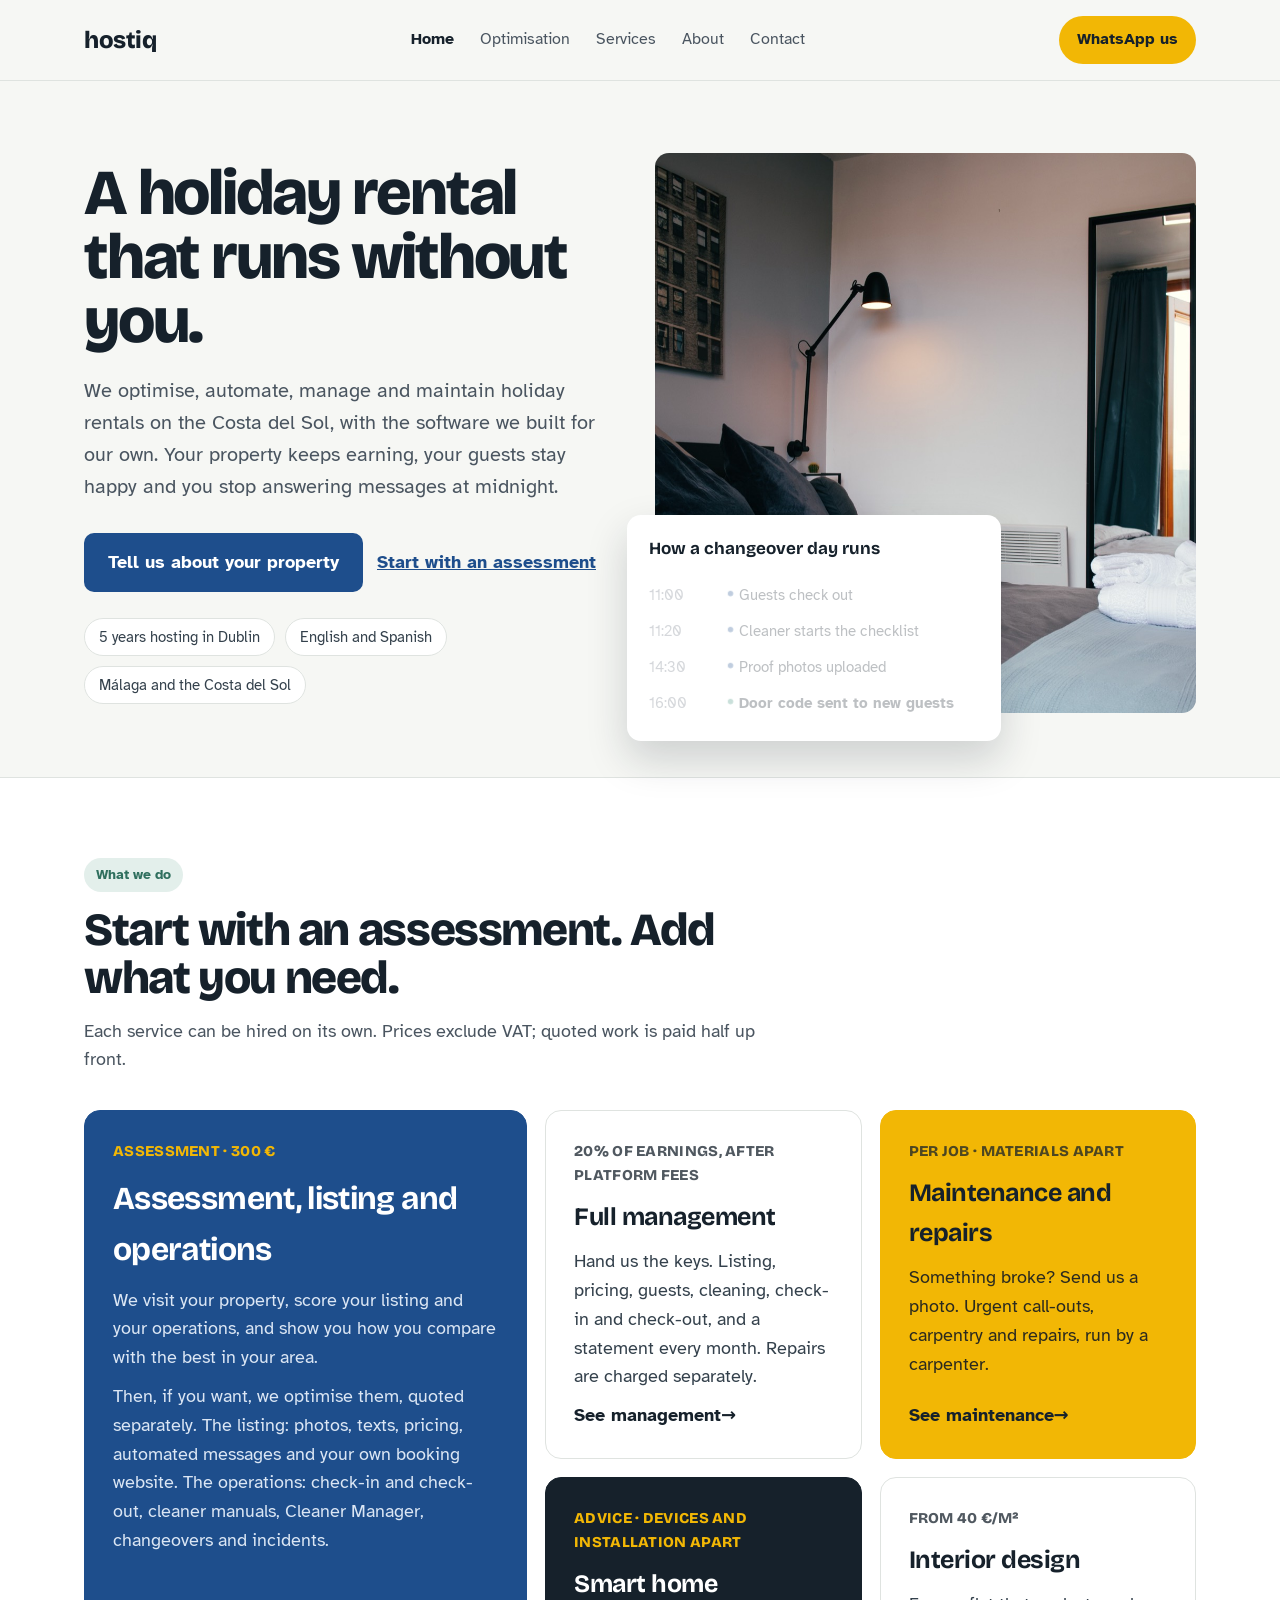
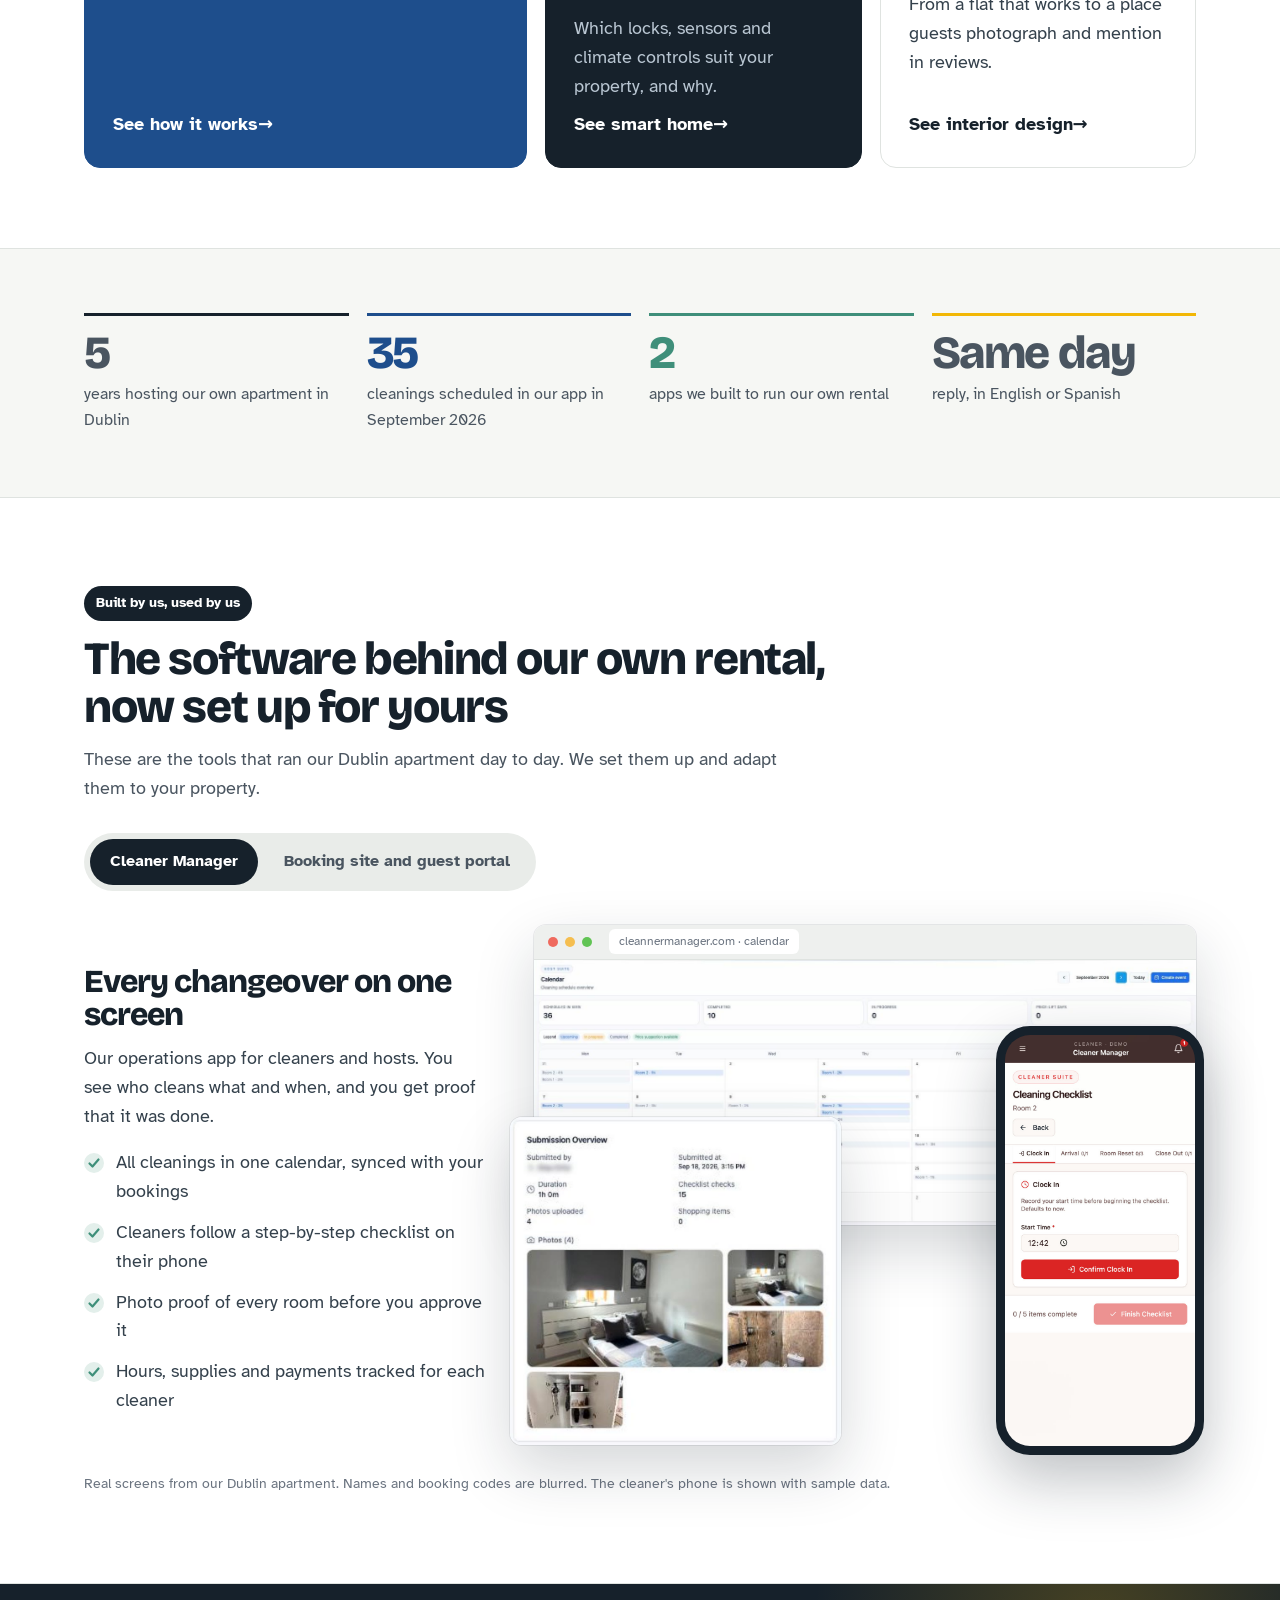
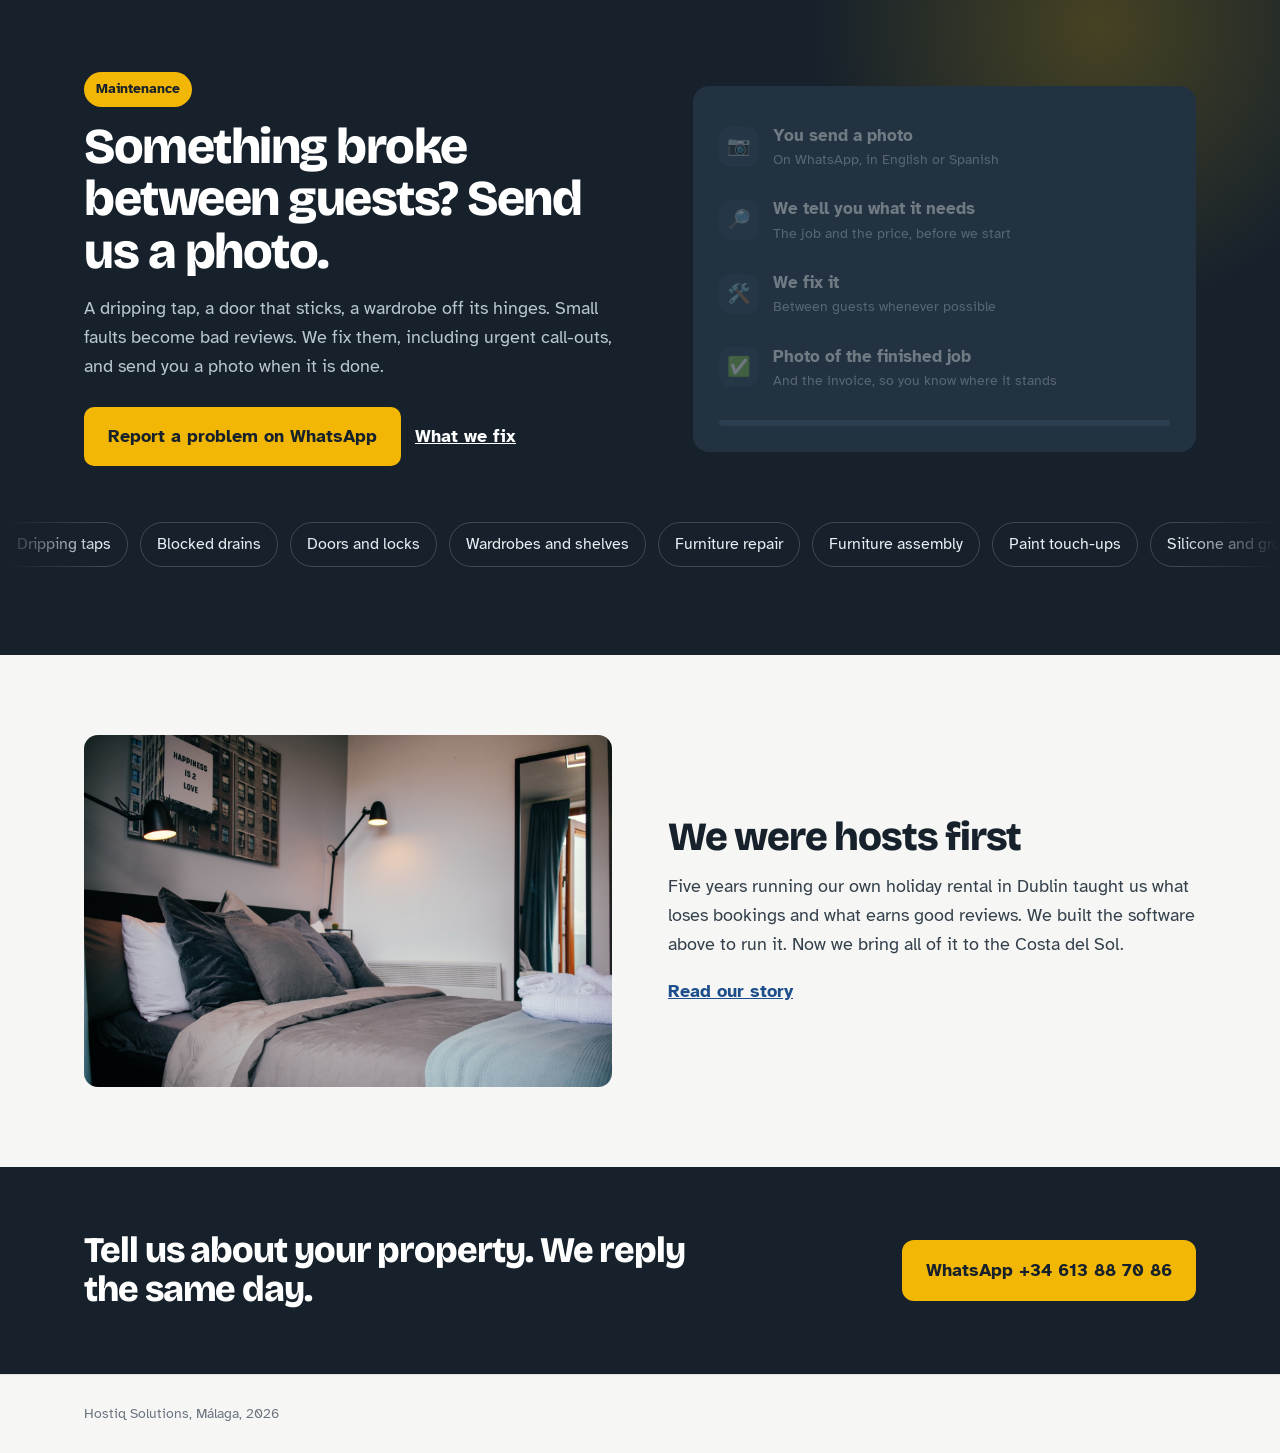
==== commit 569f4b50: "Mobile nav, per-page descriptions, share previews, sitemap; payment terms and management fee wording" ====
--- a/index.html
+++ b/index.html
@@ -4,7 +4,13 @@
 <meta charset="utf-8">
 <meta name="viewport" content="width=device-width, initial-scale=1, viewport-fit=cover">
 <title>Hostiq Solutions | Holiday rental optimisation and management, Costa del Sol</title>
-<meta name="description" content="Assessment, listing and operations optimisation, management, maintenance, smart home and interior design for holiday rentals on the Costa del Sol. WhatsApp +34 613 88 70 86.">
+<meta name="description" content="Holiday rental assessment, listing and operations optimisation, full management, maintenance, smart home and interior design on the Costa del Sol. Málaga based.">
+<meta property="og:title" content="Hostiq Solutions | Holiday rental optimisation and management, Costa del Sol">
+<meta property="og:description" content="Holiday rental assessment, listing and operations optimisation, full management, maintenance, smart home and interior design on the Costa del Sol. Málaga based.">
+<meta property="og:url" content="https://hostiqsolutions.com/">
+<meta property="og:image" content="https://hostiqsolutions.com/img/IMG_9966.jpg">
+<meta property="og:type" content="website">
+<link rel="canonical" href="https://hostiqsolutions.com/">
 <link rel="icon" href="data:image/svg+xml,%3Csvg xmlns='http://www.w3.org/2000/svg' viewBox='0 0 32 32'%3E%3Crect width='32' height='32' rx='7' fill='%231e4e8c'/%3E%3Ctext x='16' y='22' font-family='sans-serif' font-size='18' font-weight='700' fill='white' text-anchor='middle'%3Eh%3C/text%3E%3C/svg%3E">
 <link rel="stylesheet" href="https://fonts.googleapis.com/css2?family=Bricolage+Grotesque:opsz,wght@12..96,500;12..96,700;12..96,800&amp;family=Atkinson+Hyperlegible:wght@400;700&amp;display=swap">
 <style>
@@ -53,7 +59,7 @@
 .contrast{display:grid;grid-template-columns:1fr 1fr;gap:18px}
 .steps{display:grid;grid-template-columns:repeat(3,minmax(0,1fr));gap:28px}
 .smartgrid{display:grid;grid-template-columns:repeat(3,minmax(0,1fr));gap:16px}
-@media (max-width:900px){.hero,.about,.contact{grid-template-columns:1fr}.svc .big,.svc .side,.svc .half,.svc .full{grid-column:span 6}.path{grid-template-columns:1fr}.navlinks{display:none!important}.gallery{grid-template-columns:repeat(2,minmax(0,1fr))}.h1{font-size:44px}.daycard{position:relative;left:auto;bottom:auto;width:auto;margin-top:-40px;margin-inline:12px}.heroimg{height:380px!important}.smartgrid,.coregrid,.contrast,.steps,.hometiles{grid-template-columns:1fr}}
+@media (max-width:900px){.hero,.about,.contact{grid-template-columns:1fr}.svc .big,.svc .side,.svc .half,.svc .full{grid-column:span 6}.path{grid-template-columns:1fr}.navlinks{order:3;width:100%;overflow-x:auto;scrollbar-width:none;gap:12px!important;font-size:15px!important;padding-top:4px}.gallery{grid-template-columns:repeat(2,minmax(0,1fr))}.h1{font-size:44px}.daycard{position:relative;left:auto;bottom:auto;width:auto;margin-top:-40px;margin-inline:12px}.heroimg{height:380px!important}.smartgrid,.coregrid,.contrast,.steps,.hometiles{grid-template-columns:1fr}}
 </style>
 <link rel="stylesheet" href="motion.css">
 <script src="motion.js" defer></script>
@@ -105,7 +111,7 @@
 <div class="wrap">
 <p class="eyebrow reveal" style="background: #e3efeb; color: #2f6f5e">What we do</p>
 <h2 class="hd reveal" style="font-size: 46px; margin: 0 0 14px; max-width: 16em">Start with an assessment. Add what you need.</h2>
-<p class="reveal" style="color: #4a5560; margin: 0 0 36px; max-width: 38em">Each service can be hired on its own. Prices exclude VAT, half up front.</p>
+<p class="reveal" style="color: #4a5560; margin: 0 0 36px; max-width: 38em">Each service can be hired on its own. Prices exclude VAT; quoted work is paid half up front.</p>
 <div class="tiles4">
 <a href="optimisation.html" class="tile core lift reveal" style="background: #1e4e8c; color: #ffffff; border-color: #1e4e8c">
 <span class="price" style="color: #f2b705; opacity: 1">Assessment · 300 €</span>
@@ -115,9 +121,9 @@
 <span class="go" style="color: #ffffff">See how it works</span>
 </a>
 <a href="services.html#management" class="tile lift reveal d1" style="background: #ffffff; color: #16212b">
-<span class="price">20% of earnings</span>
+<span class="price">20% of earnings, after platform fees</span>
 <h3>Full management</h3>
-<p style="color: #34414c">Hand us the keys. Listing, pricing, guests, cleaning, check-in and check-out, and a statement every month.</p>
+<p style="color: #34414c">Hand us the keys. Listing, pricing, guests, cleaning, check-in and check-out, and a statement every month. Repairs are charged separately.</p>
 <span class="go">See management</span>
 </a>
 <a href="services.html#maintenance" class="tile lift reveal d2" style="background: #f2b705; color: #16212b; border-color: #f2b705">
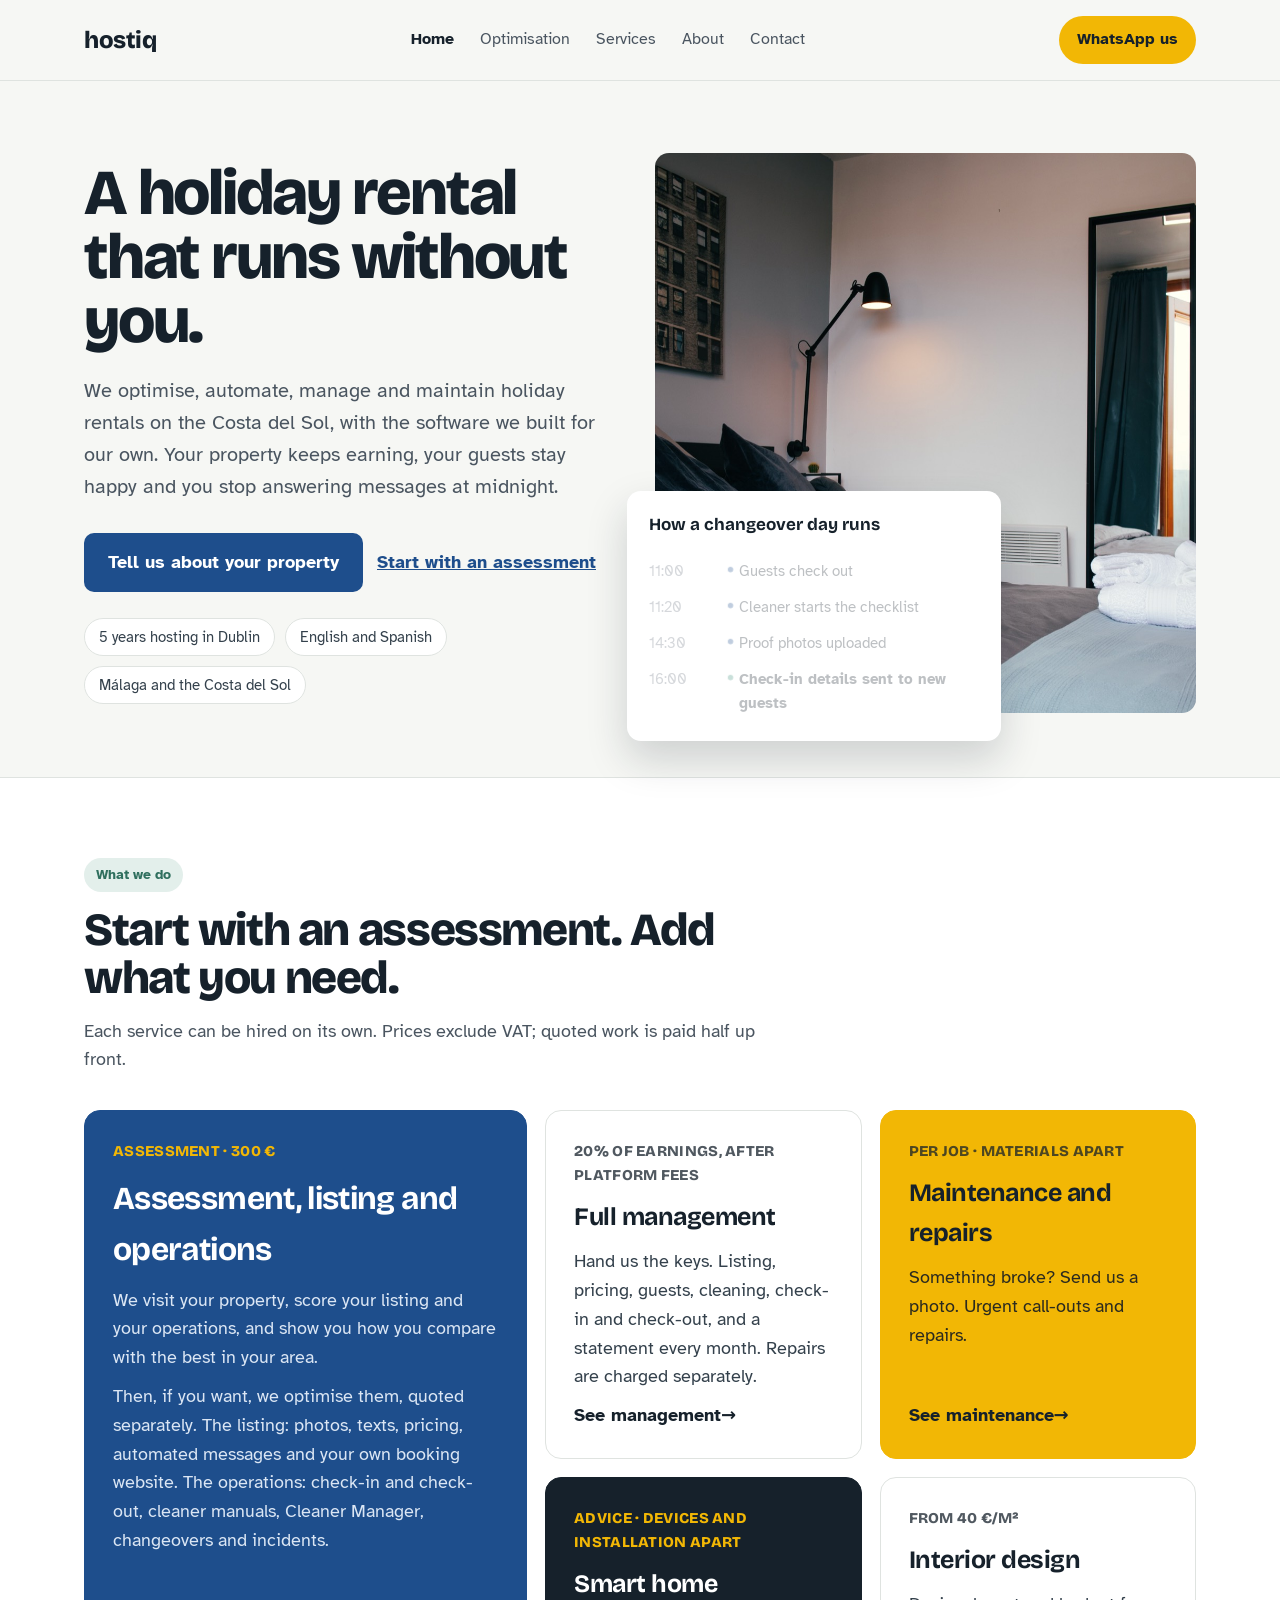
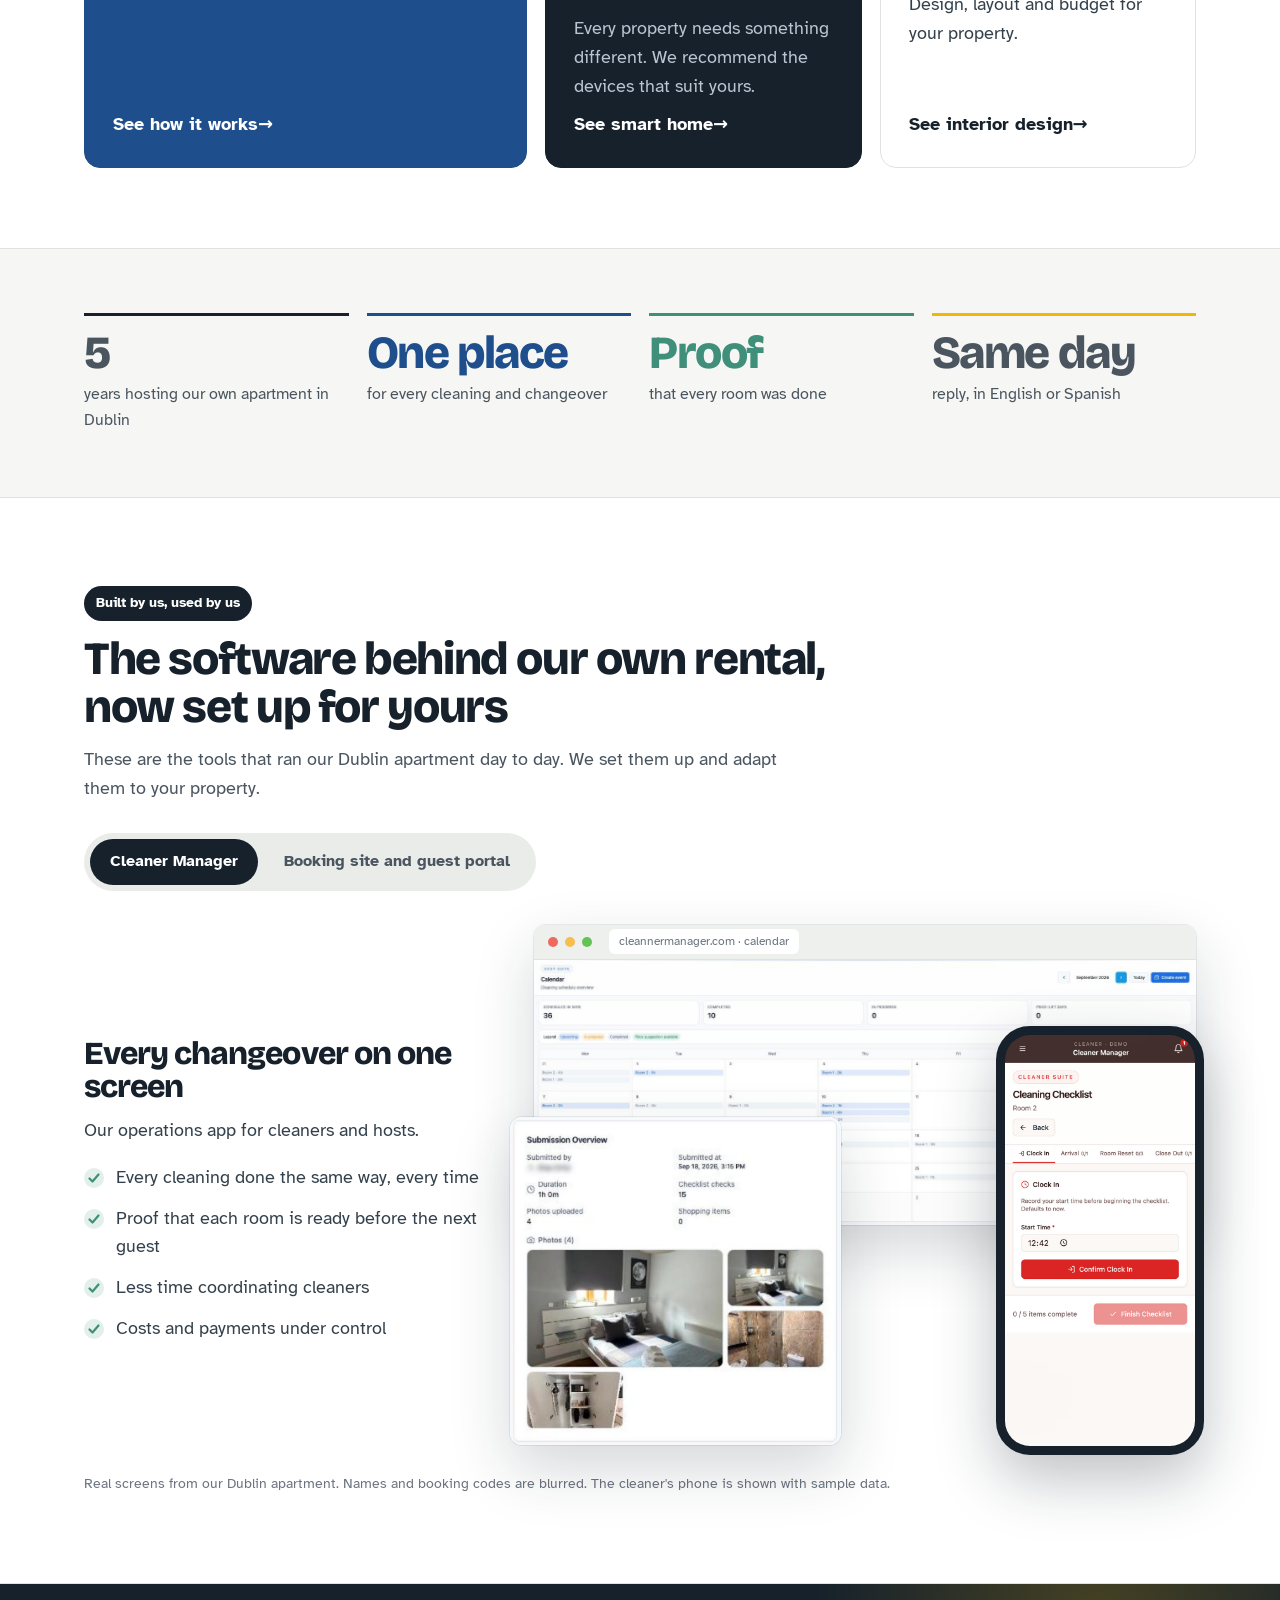
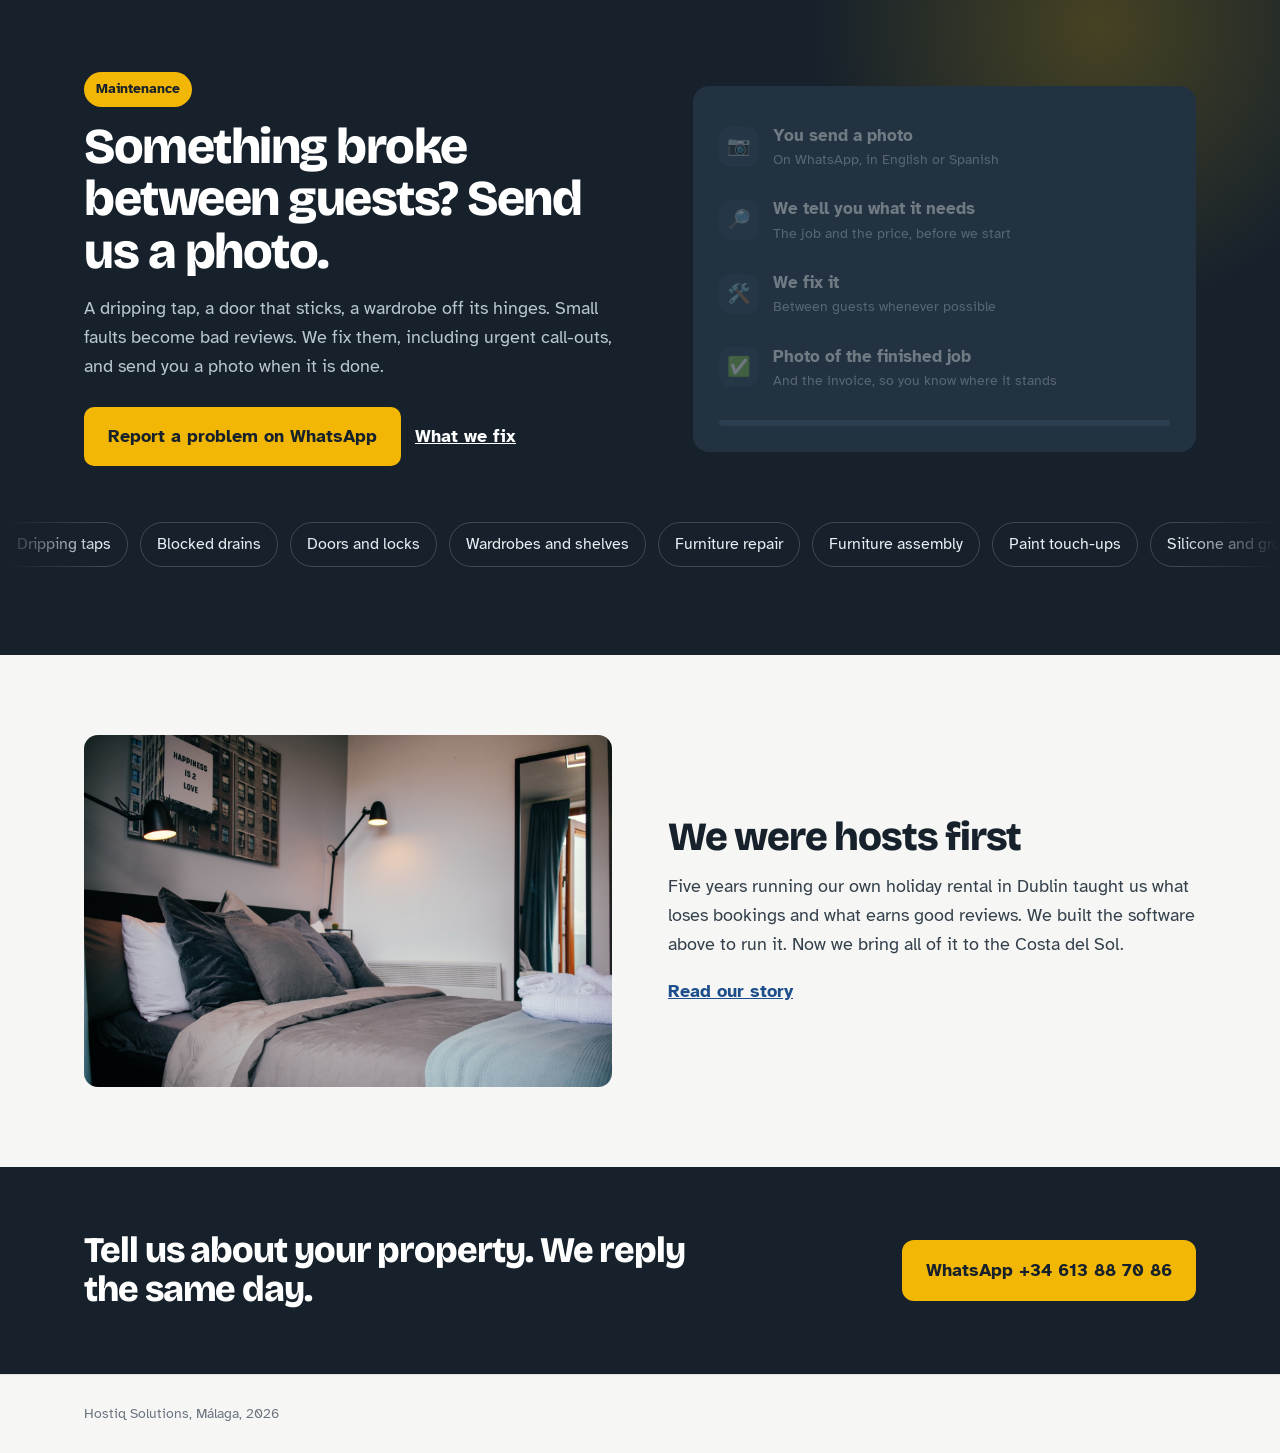
==== commit df5b4959: "Align copy with Angel's decisions: no carpenter, platform benefits without figures, smart home as ad" ====
--- a/index.html
+++ b/index.html
@@ -100,7 +100,7 @@
 <div class="st st1" style="color: #6b7480; padding-block: 6px">11:00</div><div class="st st1" style="display: flex; justify-content: center; padding-top: 12px"><div class="d" style="width: 9px; height: 9px; border-radius: 50%; background: #1e4e8c"></div></div><div class="st st1" style="padding-block: 6px">Guests check out</div>
 <div class="st st2" style="color: #6b7480; padding-block: 6px">11:20</div><div class="st st2" style="display: flex; justify-content: center; padding-top: 12px"><div class="d" style="width: 9px; height: 9px; border-radius: 50%; background: #1e4e8c"></div></div><div class="st st2" style="padding-block: 6px">Cleaner starts the checklist</div>
 <div class="st st3" style="color: #6b7480; padding-block: 6px">14:30</div><div class="st st3" style="display: flex; justify-content: center; padding-top: 12px"><div class="d" style="width: 9px; height: 9px; border-radius: 50%; background: #1e4e8c"></div></div><div class="st st3" style="padding-block: 6px">Proof photos uploaded</div>
-<div class="st st4" style="color: #6b7480; padding-block: 6px">16:00</div><div class="st st4" style="display: flex; justify-content: center; padding-top: 12px"><div class="d" style="width: 9px; height: 9px; border-radius: 50%; background: #3f8f7a"></div></div><div class="st st4" style="padding-block: 6px; font-weight: 700">Door code sent to new guests</div>
+<div class="st st4" style="color: #6b7480; padding-block: 6px">16:00</div><div class="st st4" style="display: flex; justify-content: center; padding-top: 12px"><div class="d" style="width: 9px; height: 9px; border-radius: 50%; background: #3f8f7a"></div></div><div class="st st4" style="padding-block: 6px; font-weight: 700">Check-in details sent to new guests</div>
 </div>
 </div>
 </div>
@@ -129,19 +129,19 @@
 <a href="services.html#maintenance" class="tile lift reveal d2" style="background: #f2b705; color: #16212b; border-color: #f2b705">
 <span class="price">Per job · materials apart</span>
 <h3>Maintenance and repairs</h3>
-<p style="color: #2b2a1f">Something broke? Send us a photo. Urgent call-outs, carpentry and repairs, run by a carpenter.</p>
+<p style="color: #2b2a1f">Something broke? Send us a photo. Urgent call-outs and repairs.</p>
 <span class="go">See maintenance</span>
 </a>
 <a href="services.html#smart" class="tile lift reveal d3" style="background: #16212b; color: #ffffff; border-color: #16212b">
 <span class="price" style="color: #f2b705; opacity: 1">Advice · devices and installation apart</span>
 <h3>Smart home</h3>
-<p style="color: #b9c6d2">Which locks, sensors and climate controls suit your property, and why.</p>
+<p style="color: #b9c6d2">Every property needs something different. We recommend the devices that suit yours.</p>
 <span class="go" style="color: #ffffff">See smart home</span>
 </a>
 <a href="optimisation.html#interior" class="tile lift reveal d3" style="background: #ffffff; color: #16212b">
 <span class="price">From 40 €/m²</span>
 <h3>Interior design</h3>
-<p style="color: #34414c">From a flat that works to a place guests photograph and mention in reviews.</p>
+<p style="color: #34414c">Design, layout and budget for your property.</p>
 <span class="go">See interior design</span>
 </a>
 </div>
@@ -151,8 +151,8 @@
 <section style="padding-block: 64px">
 <div class="wrap stats">
 <div class="stat reveal"><p class="n" data-count="5">5</p><p>years hosting our own apartment in Dublin</p></div>
-<div class="stat reveal d1" style="border-color: #1e4e8c"><p class="n" data-count="36" style="color: #1e4e8c">36</p><p>cleanings scheduled in our app in September 2026</p></div>
-<div class="stat reveal d2" style="border-color: #3f8f7a"><p class="n" data-count="2" style="color: #3f8f7a">2</p><p>apps we built to run our own rental</p></div>
+<div class="stat reveal d1" style="border-color: #1e4e8c"><p class="n" style="color: #1e4e8c">One place</p><p>for every cleaning and changeover</p></div>
+<div class="stat reveal d2" style="border-color: #3f8f7a"><p class="n" style="color: #3f8f7a">Proof</p><p>that every room was done</p></div>
 <div class="stat reveal d3" style="border-color: #f2b705"><p class="n">Same day</p><p>reply, in English or Spanish</p></div>
 </div>
 </section>
@@ -170,16 +170,16 @@
 <div class="panel" id="p-cm" role="tabpanel" aria-labelledby="t-cm">
 <div>
 <h3 class="hd" style="font-size: 32px; margin: 0">Every changeover on one screen</h3>
-<p style="color: #34414c; margin: 12px 0 0">Our operations app for cleaners and hosts. You see who cleans what and when, and you get proof that it was done.</p>
+<p style="color: #34414c; margin: 12px 0 0">Our operations app for cleaners and hosts.</p>
 <ul class="ticks">
-<li>All cleanings in one calendar, synced with your bookings</li>
-<li>Cleaners follow a step-by-step checklist on their phone</li>
-<li>Photo proof of every room before you approve it</li>
-<li>Hours, supplies and payments tracked for each cleaner</li>
+<li>Every cleaning done the same way, every time</li>
+<li>Proof that each room is ready before the next guest</li>
+<li>Less time coordinating cleaners</li>
+<li>Costs and payments under control</li>
 </ul>
 </div>
 <div class="stage">
-<div class="browser main reveal"><div class="bar"><i></i><i></i><i></i><b>cleannermanager.com · calendar</b></div><img src="img/app-cm-calendar.jpg" alt="Cleaner Manager calendar for September 2026 with 36 scheduled cleanings across two rooms" loading="lazy" width="1397" height="560"></div>
+<div class="browser main reveal"><div class="bar"><i></i><i></i><i></i><b>cleannermanager.com · calendar</b></div><img src="img/app-cm-calendar.jpg" alt="Cleaner Manager calendar with scheduled cleanings across two rooms" loading="lazy" width="1397" height="560"></div>
 <div class="browser card reveal d2 float slow"><img src="img/app-cm-proof.jpg" alt="Submitted cleaning with checklist checks, duration and four proof photos of the room" loading="lazy" width="788" height="780"></div>
 <div class="phone over reveal d3 float"><img src="img/app-cm-phone.jpg" alt="Cleaner app on a phone showing the cleaning checklist with clock-in" loading="lazy" width="600" height="1299"></div>
 </div>
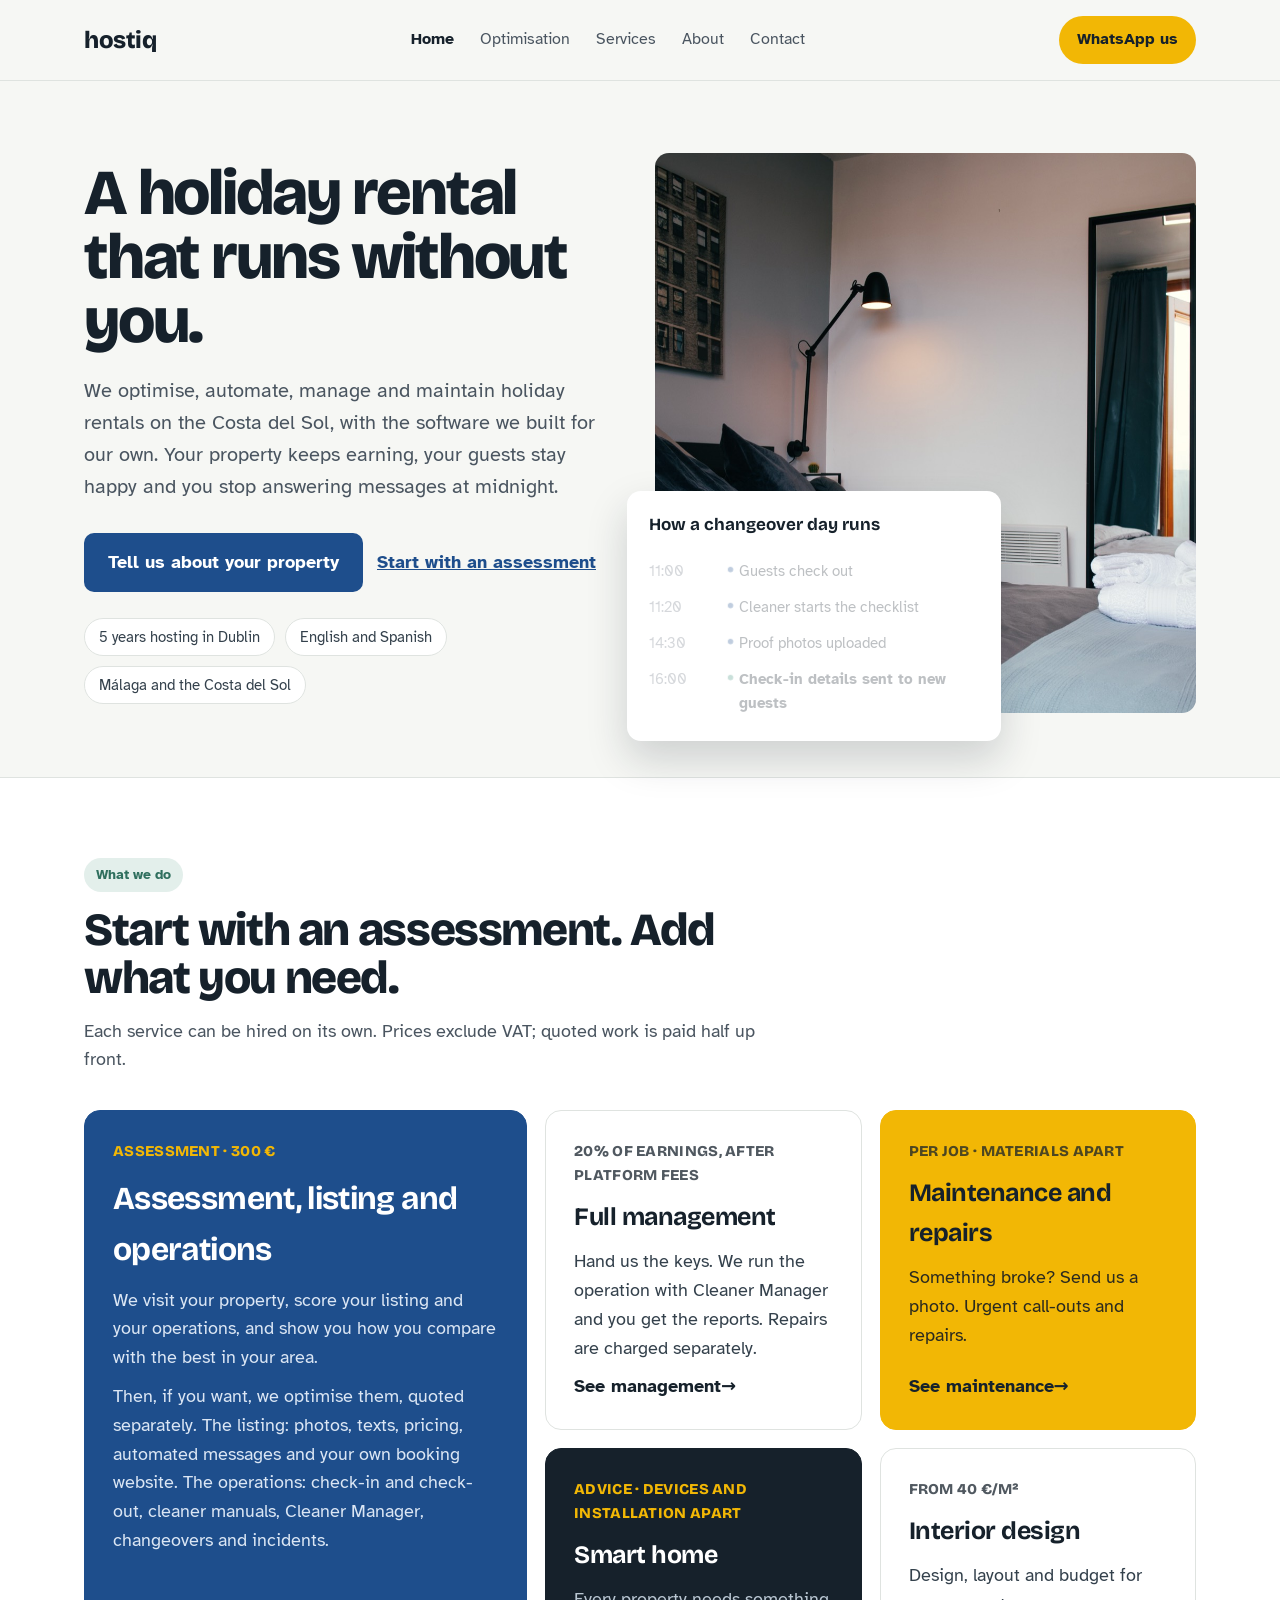
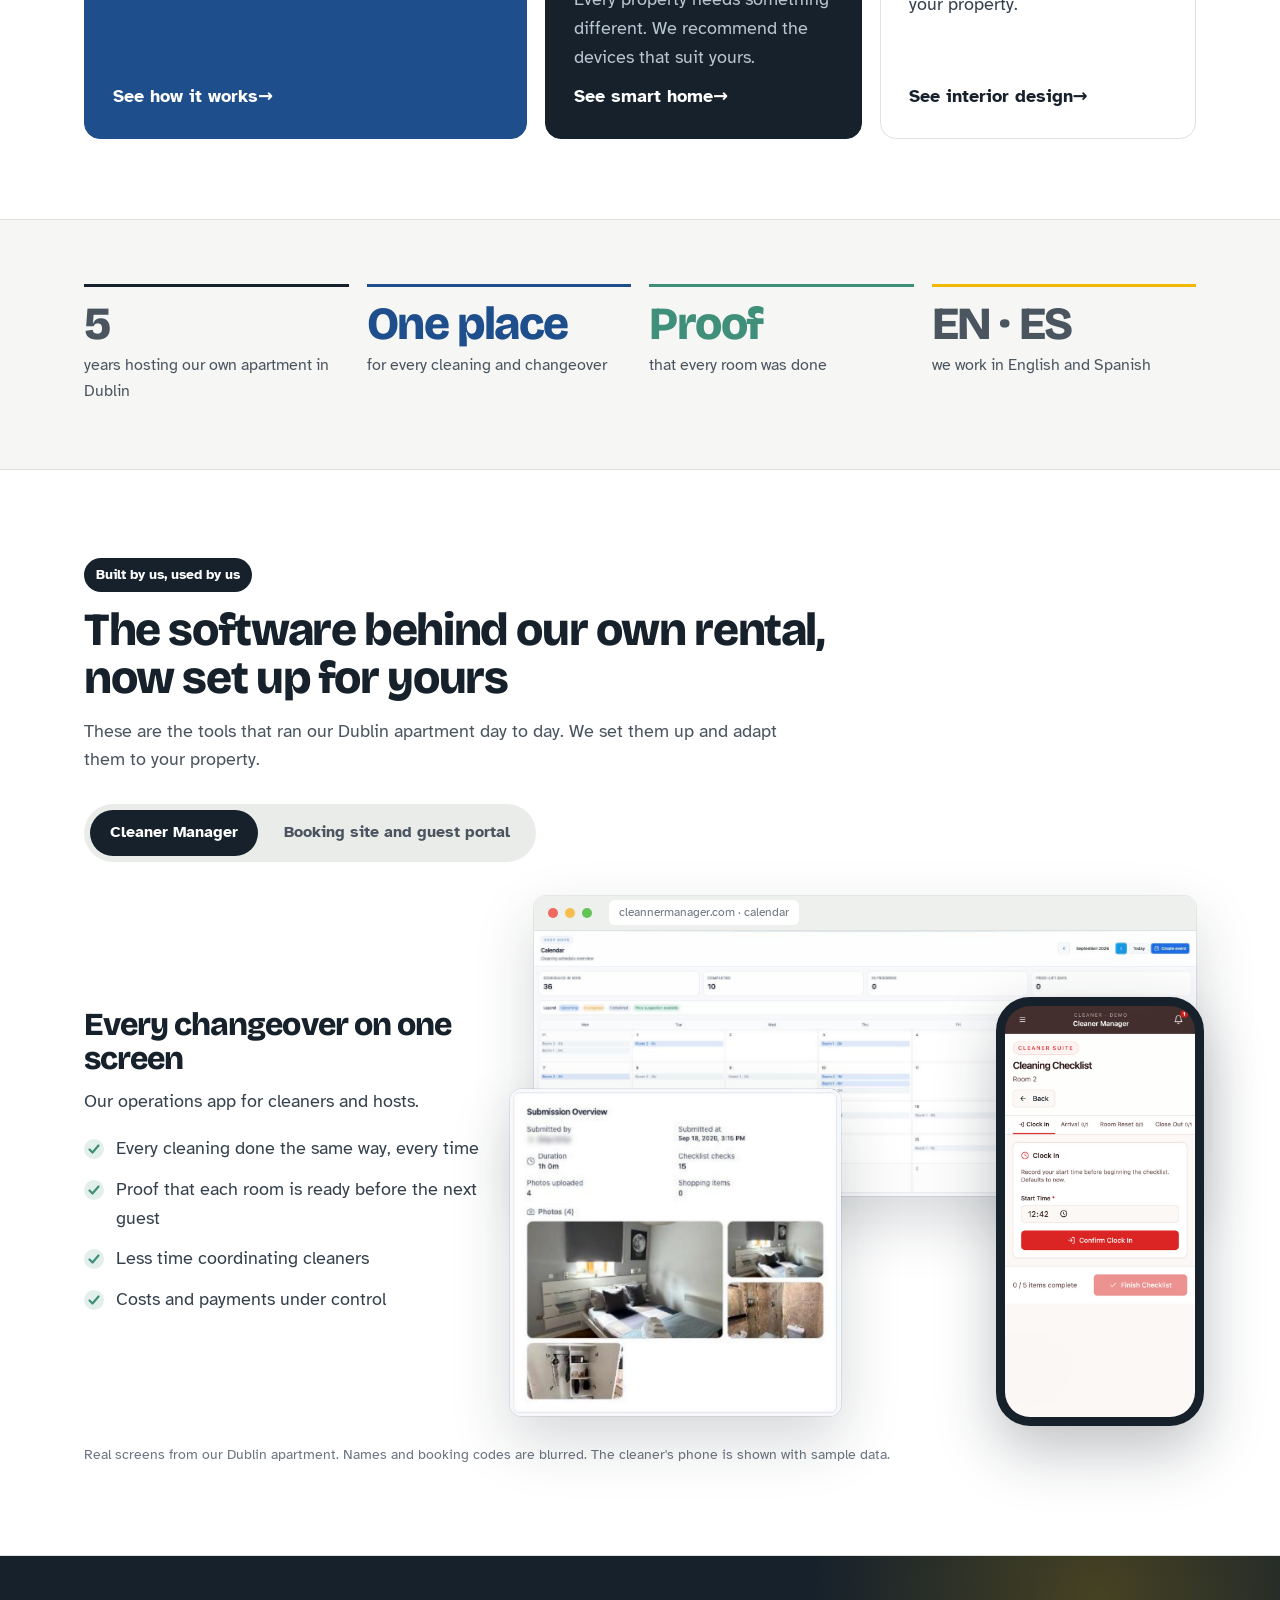
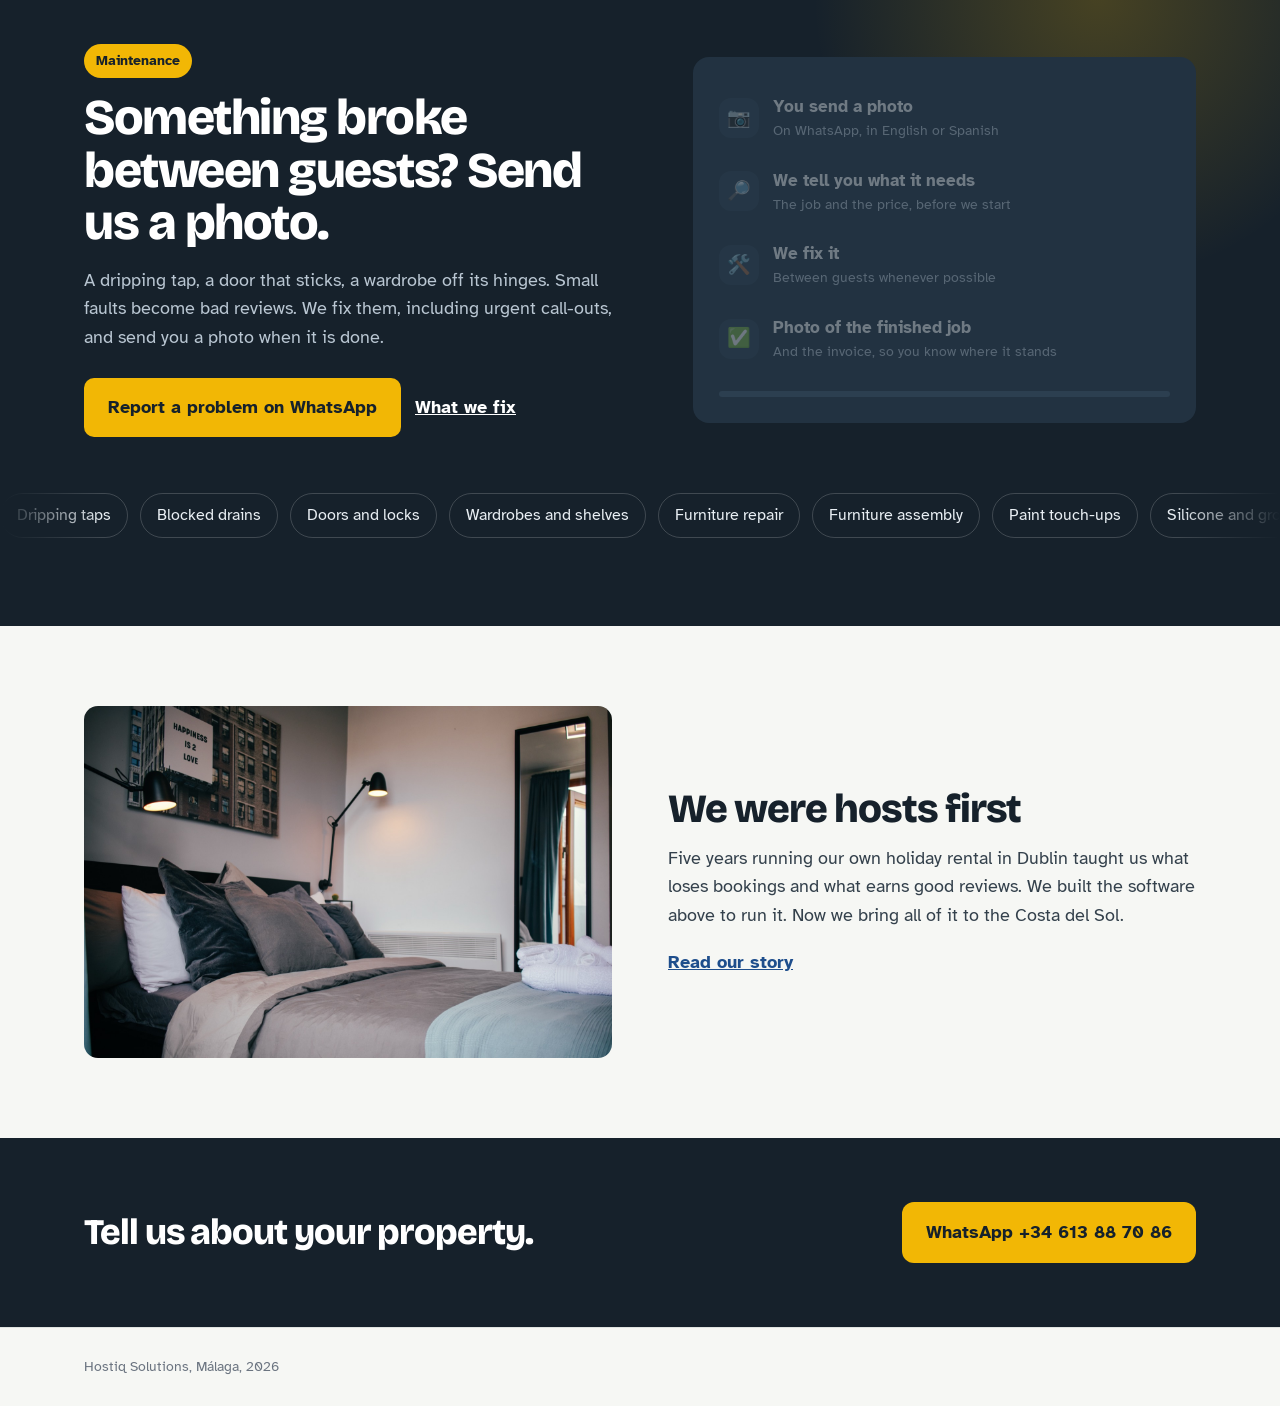
==== commit 7c25dc43: "No same-day promise; management runs on Cleaner Manager with owner reports; guest portal as part of " ====
--- a/index.html
+++ b/index.html
@@ -123,7 +123,7 @@
 <a href="services.html#management" class="tile lift reveal d1" style="background: #ffffff; color: #16212b">
 <span class="price">20% of earnings, after platform fees</span>
 <h3>Full management</h3>
-<p style="color: #34414c">Hand us the keys. Listing, pricing, guests, cleaning, check-in and check-out, and a statement every month. Repairs are charged separately.</p>
+<p style="color: #34414c">Hand us the keys. We run the operation with Cleaner Manager and you get the reports. Repairs are charged separately.</p>
 <span class="go">See management</span>
 </a>
 <a href="services.html#maintenance" class="tile lift reveal d2" style="background: #f2b705; color: #16212b; border-color: #f2b705">
@@ -153,7 +153,7 @@
 <div class="stat reveal"><p class="n" data-count="5">5</p><p>years hosting our own apartment in Dublin</p></div>
 <div class="stat reveal d1" style="border-color: #1e4e8c"><p class="n" style="color: #1e4e8c">One place</p><p>for every cleaning and changeover</p></div>
 <div class="stat reveal d2" style="border-color: #3f8f7a"><p class="n" style="color: #3f8f7a">Proof</p><p>that every room was done</p></div>
-<div class="stat reveal d3" style="border-color: #f2b705"><p class="n">Same day</p><p>reply, in English or Spanish</p></div>
+<div class="stat reveal d3" style="border-color: #f2b705"><p class="n">EN · ES</p><p>we work in English and Spanish</p></div>
 </div>
 </section>
 
@@ -188,7 +188,7 @@
 <div class="panel" id="p-hba" role="tabpanel" aria-labelledby="t-hba" hidden>
 <div>
 <h3 class="hd" style="font-size: 32px; margin: 0">Direct bookings and a private guest portal</h3>
-<p style="color: #34414c; margin: 12px 0 0">Hosted by Angel, the booking website and guest app of our Dublin apartment.</p>
+<p style="color: #34414c; margin: 12px 0 0">Hosted by Angel, the booking website and guest portal of our Dublin apartment. Both come with listing optimisation.</p>
 <ul class="ticks">
 <li>A booking website with live availability, synced with Airbnb</li>
 <li>A private portal for confirmed guests: arrival, wifi, house manual, local tips</li>
@@ -246,7 +246,7 @@
 
 <section style="padding-block: 64px; background: #16212b; color: #ffffff">
 <div class="wrap" style="display: flex; justify-content: space-between; align-items: center; gap: 24px; flex-wrap: wrap">
-<h2 style="font-family: 'Bricolage Grotesque', system-ui, sans-serif; font-weight: 800; font-size: 36px; letter-spacing: -0.03em; line-height: 1.1; margin: 0; color: #ffffff; max-width: 18em">Tell us about your property. We reply the same day.</h2>
+<h2 style="font-family: 'Bricolage Grotesque', system-ui, sans-serif; font-weight: 800; font-size: 36px; letter-spacing: -0.03em; line-height: 1.1; margin: 0; color: #ffffff; max-width: 18em">Tell us about your property.</h2>
 <a href="https://wa.me/34613887086" class="btn" style="background: #f2b705; color: #16212b; font-weight: 700; text-decoration: none; padding: 16px 24px; border-radius: 12px; font-size: 18px">WhatsApp +34 613 88 70 86</a>
 </div>
 </section>
